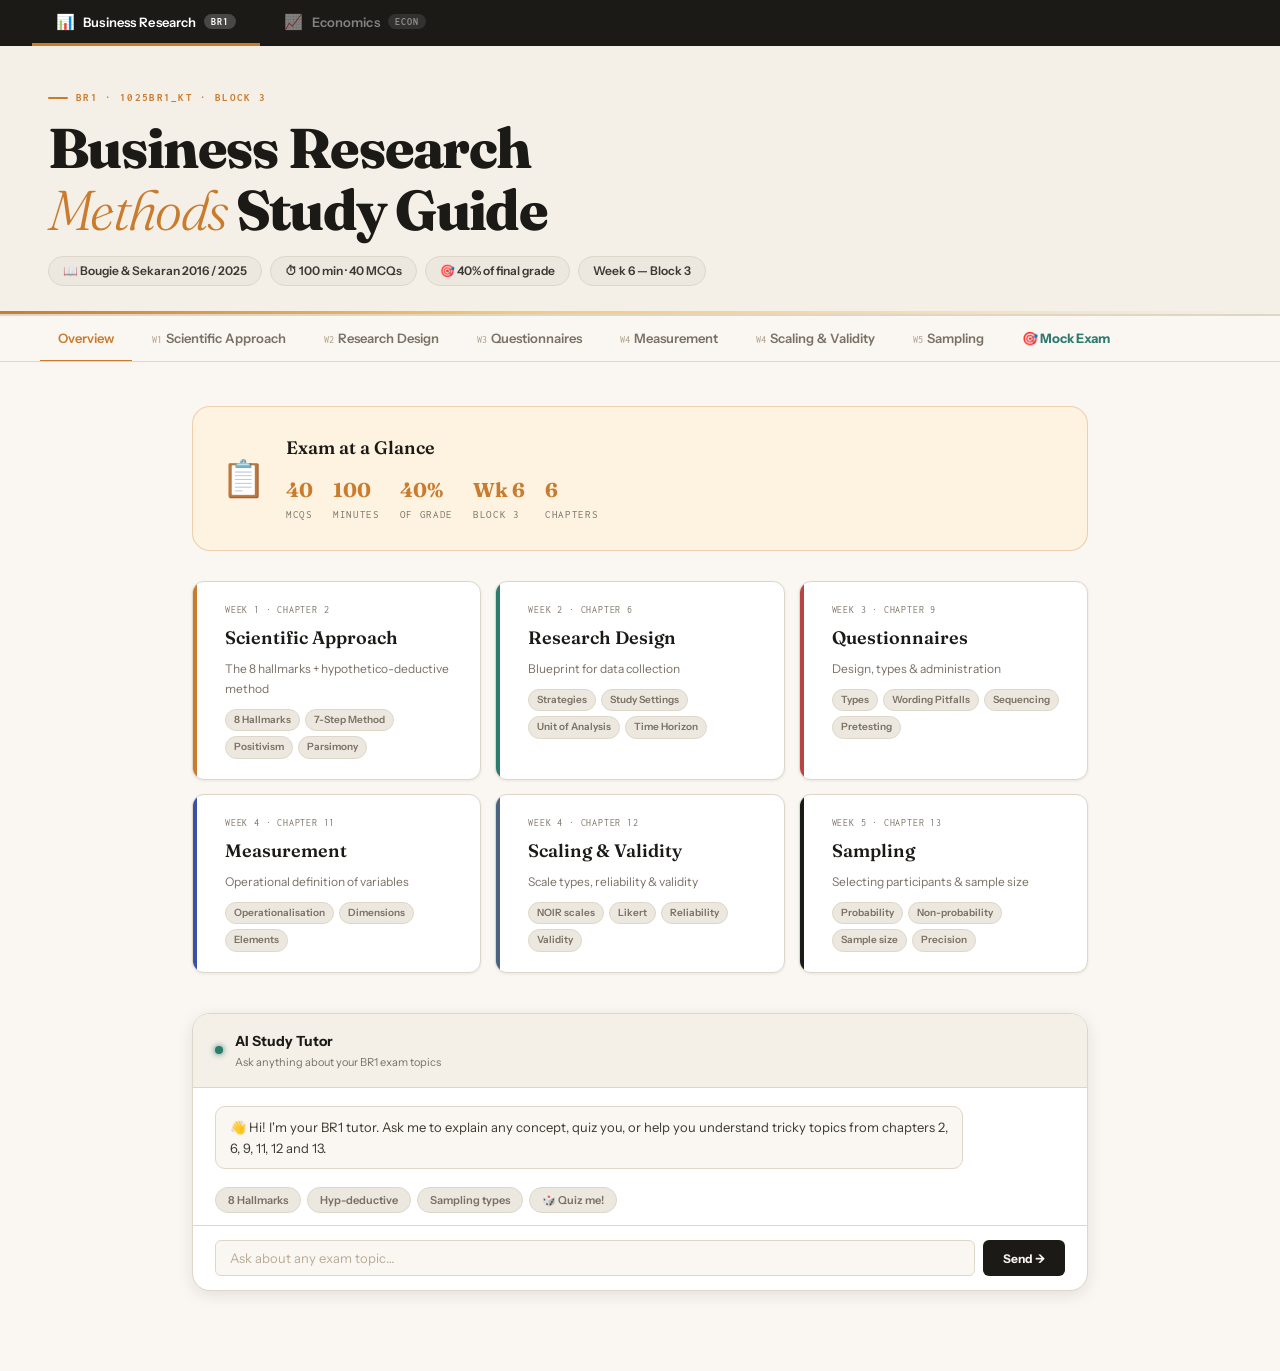
==== index.html @ 60301c7b "added fomula sheet" ====
<!DOCTYPE html>
<html lang="en">
<head>
<meta charset="UTF-8">
<meta name="viewport" content="width=device-width, initial-scale=1.0">
<title>BR1 — Business Research Methods Study Guide</title>
<link rel="stylesheet" href="styles.css">
</head>
<body>

<!-- ══════════════════════════════════════════
     HEADER
══════════════════════════════════════════ -->
<!-- ══ SUBJECT SWITCHER (top bar) ══ -->
<div class="subject-bar">
  <button class="subject-btn active" id="subj-br1" onclick="switchSubject('br1')">
    <span class="subject-icon">📊</span>
    <span class="subject-name">Business Research</span>
    <span class="subject-code">BR1</span>
  </button>
  <button class="subject-btn" id="subj-econ" onclick="switchSubject('econ')">
    <span class="subject-icon">📈</span>
    <span class="subject-name">Economics</span>
    <span class="subject-code">ECON</span>
  </button>
</div>

<!-- ══ BR1 HEADER ══ -->
<header class="site-header" id="header-br1">
  <div class="header-eyebrow">BR1 · 1025BR1_KT · Block 3</div>
  <h1>Business Research<br><em>Methods</em> Study Guide</h1>
  <div class="header-pills">
    <span class="header-pill">📖 Bougie &amp; Sekaran 2016 / 2025</span>
    <span class="header-pill">⏱ 100 min · 40 MCQs</span>
    <span class="header-pill">🎯 40% of final grade</span>
    <span class="header-pill">Week 6 — Block 3</span>
  </div>
</header>

<!-- ══ ECON HEADER ══ -->
<header class="site-header econ-header" id="header-econ" style="display:none">
  <div class="header-eyebrow" style="color:var(--econ-green)">── ECON · Principles of Economics 3e</div>
  <h1 class="econ-h1"><em>Economics</em><br>Study Guide</h1>
  <div class="header-pills">
    <span class="header-pill">📖 Shapiro, MacDonald &amp; Greenlaw</span>
    <span class="header-pill">📚 OpenStax 3rd Edition</span>
    <span class="header-pill">🎯 Chapters 1–13</span>
  </div>
</header>

<!-- ══ BR1 SUB-NAV ══ -->
<nav class="site-nav" id="subnav-br1">
  <button class="nav-btn active" onclick="showPanel('overview')">Overview</button>
  <button class="nav-btn" onclick="showPanel('ch2')"><span class="nav-week">W1</span>Scientific Approach</button>
  <button class="nav-btn" onclick="showPanel('ch6')"><span class="nav-week">W2</span>Research Design</button>
  <button class="nav-btn" onclick="showPanel('ch9')"><span class="nav-week">W3</span>Questionnaires</button>
  <button class="nav-btn" onclick="showPanel('ch11')"><span class="nav-week">W4</span>Measurement</button>
  <button class="nav-btn" onclick="showPanel('ch12')"><span class="nav-week">W4</span>Scaling &amp; Validity</button>
  <button class="nav-btn" onclick="showPanel('ch13')"><span class="nav-week">W5</span>Sampling</button>
  <button class="nav-btn exam-btn" onclick="showPanel('mockexam')">🎯 Mock Exam</button>
</nav>

<!-- ══ ECON SUB-NAV ══ -->
<nav class="site-nav econ-subnav" id="subnav-econ" style="display:none">
  <button class="nav-btn econ-btn active" onclick="showEconPanel('ec-overview')">Overview</button>
  <button class="nav-btn econ-btn" onclick="showEconPanel('ec1')"><span class="nav-week">Ch.1</span>Welcome</button>
  <button class="nav-btn econ-btn" onclick="showEconPanel('ec2')"><span class="nav-week">Ch.2</span>Scarcity</button>
  <button class="nav-btn econ-btn" onclick="showEconPanel('ec3')"><span class="nav-week">Ch.3</span>Demand &amp; Supply</button>
  <button class="nav-btn econ-btn" onclick="showEconPanel('ec5')"><span class="nav-week">Ch.5</span>Elasticity</button>
  <button class="nav-btn econ-btn" onclick="showEconPanel('ec7')"><span class="nav-week">Ch.7</span>Production &amp; Cost</button>
  <button class="nav-btn econ-btn" onclick="showEconPanel('ec8')"><span class="nav-week">Ch.8</span>Competition</button>
  <button class="nav-btn econ-btn" onclick="showEconPanel('ec9')"><span class="nav-week">Ch.9</span>Monopoly</button>
  <button class="nav-btn econ-btn" onclick="showEconPanel('ec10')"><span class="nav-week">Ch.10</span>Oligopoly</button>
  <button class="nav-btn econ-btn" onclick="showEconPanel('ec12')"><span class="nav-week">Ch.12</span>Externalities</button>
  <button class="nav-btn exam-btn econ-btn" onclick="showEconPanel('ec-mockexam')">🎯 Mock Exam</button>
</nav>

<main class="main">

<!-- ══════════════════════════════════════════
     OVERVIEW
══════════════════════════════════════════ -->
<section id="overview" class="panel active">

  <div class="exam-banner">
    <div class="exam-banner-icon">📋</div>
    <div>
      <h3>Exam at a Glance</h3>
      <div class="exam-stats">
        <div class="exam-stat"><div class="es-val">40</div><div class="es-label">MCQs</div></div>
        <div class="exam-stat"><div class="es-val">100</div><div class="es-label">Minutes</div></div>
        <div class="exam-stat"><div class="es-val">40%</div><div class="es-label">Of grade</div></div>
        <div class="exam-stat"><div class="es-val">Wk 6</div><div class="es-label">Block 3</div></div>
        <div class="exam-stat"><div class="es-val">6</div><div class="es-label">Chapters</div></div>
      </div>
    </div>
  </div>

  <div class="overview-grid">
    <div class="ov-card c2" onclick="showPanel('ch2')">
      <div class="ov-week">Week 1 · Chapter 2</div>
      <div class="ov-title">Scientific Approach</div>
      <div class="ov-desc">The 8 hallmarks + hypothetico-deductive method</div>
      <div class="ov-tags">
        <span class="ov-tag">8 Hallmarks</span>
        <span class="ov-tag">7-Step Method</span>
        <span class="ov-tag">Positivism</span>
        <span class="ov-tag">Parsimony</span>
      </div>
    </div>
    <div class="ov-card c6" onclick="showPanel('ch6')">
      <div class="ov-week">Week 2 · Chapter 6</div>
      <div class="ov-title">Research Design</div>
      <div class="ov-desc">Blueprint for data collection</div>
      <div class="ov-tags">
        <span class="ov-tag">Strategies</span>
        <span class="ov-tag">Study Settings</span>
        <span class="ov-tag">Unit of Analysis</span>
        <span class="ov-tag">Time Horizon</span>
      </div>
    </div>
    <div class="ov-card c9" onclick="showPanel('ch9')">
      <div class="ov-week">Week 3 · Chapter 9</div>
      <div class="ov-title">Questionnaires</div>
      <div class="ov-desc">Design, types &amp; administration</div>
      <div class="ov-tags">
        <span class="ov-tag">Types</span>
        <span class="ov-tag">Wording Pitfalls</span>
        <span class="ov-tag">Sequencing</span>
        <span class="ov-tag">Pretesting</span>
      </div>
    </div>
    <div class="ov-card c11" onclick="showPanel('ch11')">
      <div class="ov-week">Week 4 · Chapter 11</div>
      <div class="ov-title">Measurement</div>
      <div class="ov-desc">Operational definition of variables</div>
      <div class="ov-tags">
        <span class="ov-tag">Operationalisation</span>
        <span class="ov-tag">Dimensions</span>
        <span class="ov-tag">Elements</span>
      </div>
    </div>
    <div class="ov-card c12" onclick="showPanel('ch12')">
      <div class="ov-week">Week 4 · Chapter 12</div>
      <div class="ov-title">Scaling &amp; Validity</div>
      <div class="ov-desc">Scale types, reliability &amp; validity</div>
      <div class="ov-tags">
        <span class="ov-tag">NOIR scales</span>
        <span class="ov-tag">Likert</span>
        <span class="ov-tag">Reliability</span>
        <span class="ov-tag">Validity</span>
      </div>
    </div>
    <div class="ov-card c13" onclick="showPanel('ch13')">
      <div class="ov-week">Week 5 · Chapter 13</div>
      <div class="ov-title">Sampling</div>
      <div class="ov-desc">Selecting participants &amp; sample size</div>
      <div class="ov-tags">
        <span class="ov-tag">Probability</span>
        <span class="ov-tag">Non-probability</span>
        <span class="ov-tag">Sample size</span>
        <span class="ov-tag">Precision</span>
      </div>
    </div>
  </div>

  <!-- OVERVIEW TUTOR -->
  <div class="tutor-box">
    <div class="tutor-top">
      <div class="tutor-dot"></div>
      <div>
        <div class="tutor-label">AI Study Tutor</div>
        <div class="tutor-sublabel">Ask anything about your BR1 exam topics</div>
      </div>
    </div>
    <div class="tutor-msgs" id="tm-overview">
      <div class="tutor-msg bot">👋 Hi! I'm your BR1 tutor. Ask me to explain any concept, quiz you, or help you understand tricky topics from chapters 2, 6, 9, 11, 12 and 13.</div>
    </div>
    <div class="tutor-chips">
      <button class="tutor-chip" onclick="tutorChip('overview','Summarise the 8 hallmarks of scientific research')">8 Hallmarks</button>
      <button class="tutor-chip" onclick="tutorChip('overview','Explain the 7 steps of the hypothetico-deductive method with an example')">Hyp-deductive</button>
      <button class="tutor-chip" onclick="tutorChip('overview','What is the difference between probability and non-probability sampling?')">Sampling types</button>
      <button class="tutor-chip" onclick="tutorChip('overview','Quiz me with 5 mixed practice MCQs across all exam topics')">🎲 Quiz me!</button>
    </div>
    <div class="tutor-input-row">
      <input class="tutor-input" id="ti-overview" placeholder="Ask about any exam topic…" onkeydown="tutorKey(event,'overview')">
      <button class="tutor-send" id="tb-overview" onclick="tutorSend('overview')">Send →</button>
    </div>
  </div>
</section>

<!-- ══════════════════════════════════════════
     CH2 — SCIENTIFIC APPROACH
══════════════════════════════════════════ -->
<section id="ch2" class="panel">
  <div class="ch-header">
    <div class="ch-number-block c2">2</div>
    <div class="ch-header-text">
      <div class="ch-meta">Chapter 2 · Week 1</div>
      <h2>The Scientific Approach</h2>
      <div class="ch-sub">Hallmarks of science, the hypothetico-deductive method &amp; research philosophies</div>
    </div>
  </div>

  <div class="callout callout-amber">
    <div class="callout-label">📌 Core Definition</div>
    <p>Scientific research is an <strong>organised, systematic, data-based, critical, objective</strong> inquiry into a specific problem, conducted in a step-by-step logical manner. It is not based on hunches or intuition alone.</p>
  </div>

  <div class="section-title"><span class="st-icon">⭐</span> The 8 Hallmarks of Scientific Research</div>
  <div class="def-grid">
    <div class="def-card"><div class="def-card-term">1. Purposiveness</div><div class="def-card-desc">Research starts with a clear, definite purpose or aim. The researcher has a focused direction from the outset.</div></div>
    <div class="def-card"><div class="def-card-term">2. Rigor</div><div class="def-card-desc">A good theoretical base and sound methodological design are critical. Carefulness, scrupulousness, and exactitude in all procedures.</div></div>
    <div class="def-card"><div class="def-card-term">3. Testability</div><div class="def-card-desc">Hypotheses developed from the research must be testable using available statistical methods and empirical data.</div></div>
    <div class="def-card"><div class="def-card-term">4. Replicability</div><div class="def-card-desc">Results should be reproducible when the same methods are applied in similar conditions by other researchers.</div></div>
    <div class="def-card"><div class="def-card-term">5. Precision &amp; Confidence</div><div class="def-card-desc">Precision = closeness to the true value (standard error). Confidence = probability the true value falls within the estimate range (e.g. 95%).</div></div>
    <div class="def-card"><div class="def-card-term">6. Objectivity</div><div class="def-card-desc">Conclusions are based on empirical facts from data, not on the researcher's personal values, emotions, or biases.</div></div>
    <div class="def-card"><div class="def-card-term">7. Generalizability</div><div class="def-card-desc">The scope to which findings from one study can be applied to other settings, contexts, and populations.</div></div>
    <div class="def-card"><div class="def-card-term">8. Parsimony</div><div class="def-card-desc">Economy in explanation — the simplest model that adequately explains the phenomenon is preferred over complex ones.</div></div>
  </div>

  <div class="section-title"><span class="st-icon">🔄</span> The Hypothetico-Deductive Method (7 Steps)</div>
  <div class="callout callout-amber">
    <div class="callout-label">Key Idea</div>
    <p>Starts with a <strong>theory</strong>, generates testable <strong>hypotheses</strong>, collects data, and uses results to confirm or disconfirm the theory. The most widely used scientific method in business research.</p>
  </div>
  <div class="step-list">
    <div class="step-row"><div class="step-badge badge-amber">1</div><div class="step-body"><strong>Identify a broad problem area</strong> — Observe something that warrants investigation in the workplace.</div></div>
    <div class="step-row"><div class="step-badge badge-amber">2</div><div class="step-body"><strong>Define the problem statement</strong> — Narrow it into a clear, focused, researchable question.</div></div>
    <div class="step-row"><div class="step-badge badge-amber">3</div><div class="step-body"><strong>Develop hypotheses</strong> — Formulate testable, tentative statements about expected relationships between variables.</div></div>
    <div class="step-row"><div class="step-badge badge-amber">4</div><div class="step-body"><strong>Determine measures</strong> — Decide how to operationalise and measure the variables in each hypothesis.</div></div>
    <div class="step-row"><div class="step-badge badge-amber">5</div><div class="step-body"><strong>Data collection</strong> — Gather data from appropriate sources using the chosen instruments.</div></div>
    <div class="step-row"><div class="step-badge badge-amber">6</div><div class="step-body"><strong>Data analysis</strong> — Analyse the collected data using appropriate statistical techniques.</div></div>
    <div class="step-row"><div class="step-badge badge-amber">7</div><div class="step-body"><strong>Interpretation of data</strong> — Interpret results, accept or reject hypotheses, draw conclusions about the problem.</div></div>
  </div>

  <div class="section-title"><span class="st-icon">🔭</span> Alternative Research Philosophies</div>
  <div class="two-col">
    <div class="card-white"><h3>Positivism</h3><p>Assumes an external, objective reality independent of the observer. Knowledge comes from observable facts. Quantitative, value-free methods. Researcher is independent from what is studied.</p></div>
    <div class="card-white"><h3>Constructionism</h3><p>Reality is socially constructed through interaction. Focuses on how people make sense of the world. Qualitative, interpretive methods. Studies the accounts people give of their experiences.</p></div>
    <div class="card-white"><h3>Critical Realism</h3><p>Real structures in the world exist independently of us, but our knowledge is always provisional. Distinguishes between observable events and the underlying mechanisms that cause them.</p></div>
    <div class="card-white"><h3>Pragmatism</h3><p>Not committed to one philosophy. Chooses methods based on what works best for the question. Supports mixed methods. Research is evaluated by its practical consequences.</p></div>
  </div>

  <div class="section-title"><span class="st-icon">🖊️</span> Exercises</div>
  <div id="fill-ch2"></div>
  <div id="match-ch2"></div>

  <div class="section-title"><span class="st-icon">🃏</span> Flashcards</div>
  <div id="fc-ch2"></div>

  <div class="section-title"><span class="st-icon">✅</span> Chapter Quiz</div>
  <div id="quiz-ch2"></div>

  <div class="tutor-box">
    <div class="tutor-top"><div class="tutor-dot"></div><div><div class="tutor-label">Chapter 2 Tutor</div><div class="tutor-sublabel">Scientific Approach questions</div></div></div>
    <div class="tutor-msgs" id="tm-ch2"><div class="tutor-msg bot">Ask me about the 8 hallmarks, the hypothetico-deductive method, or research philosophies!</div></div>
    <div class="tutor-chips">
      <button class="tutor-chip" onclick="tutorChip('ch2','What is the difference between precision and confidence?')">Precision vs Confidence</button>
      <button class="tutor-chip" onclick="tutorChip('ch2','Give me an example of how parsimony applies in research')">Parsimony example</button>
      <button class="tutor-chip" onclick="tutorChip('ch2','Quiz me on the hypothetico-deductive method with a tricky MCQ')">Quiz me</button>
    </div>
    <div class="tutor-input-row">
      <input class="tutor-input" id="ti-ch2" placeholder="Ask about Ch.2…" onkeydown="tutorKey(event,'ch2')">
      <button class="tutor-send" id="tb-ch2" onclick="tutorSend('ch2')">Send →</button>
    </div>
  </div>
</section>

<!-- ══════════════════════════════════════════
     CH6 — RESEARCH DESIGN
══════════════════════════════════════════ -->
<section id="ch6" class="panel">
  <div class="ch-header">
    <div class="ch-number-block c6">6</div>
    <div class="ch-header-text">
      <div class="ch-meta">Chapter 6 · Week 2</div>
      <h2>Elements of Research Design</h2>
      <div class="ch-sub">Blueprint for data collection, measurement, and analysis</div>
    </div>
  </div>

  <div class="callout callout-teal">
    <div class="callout-label">📌 Definition</div>
    <p>A <strong>research design</strong> is a blueprint or plan for the collection, measurement, and analysis of data, created to answer the research questions. It ensures data collected are relevant and analysable.</p>
  </div>

  <div class="section-title"><span class="st-icon">🗺️</span> Research Strategies</div>
  <div class="def-grid">
    <div class="def-card"><div class="def-card-term">Experiments</div><div class="def-card-desc">Researcher manipulates independent variables and controls the environment to establish cause-and-effect relationships.</div></div>
    <div class="def-card"><div class="def-card-term">Survey Research</div><div class="def-card-desc">Data collected from a sample via questionnaires or interviews to describe, compare, or explain attitudes and behaviours.</div></div>
    <div class="def-card"><div class="def-card-term">Ethnography</div><div class="def-card-desc">Researcher immerses themselves in a natural environment over extended time. Uses participant observation and field notes.</div></div>
    <div class="def-card"><div class="def-card-term">Case Studies</div><div class="def-card-desc">In-depth investigation of one or a few real-life cases. Useful for understanding complex phenomena in context.</div></div>
    <div class="def-card"><div class="def-card-term">Grounded Theory</div><div class="def-card-desc">Theory built inductively from data collected in the field. The theory is literally "grounded" in the empirical data.</div></div>
    <div class="def-card"><div class="def-card-term">Action Research</div><div class="def-card-desc">Conducted collaboratively with practitioners to solve a practical problem while simultaneously generating knowledge.</div></div>
  </div>

  <div class="section-title"><span class="st-icon">⚙️</span> Key Design Dimensions</div>
  <div class="two-col">
    <div class="card-white"><h3>Researcher Interference</h3><ul><li><strong>Minimal (correlational)</strong> — no manipulation, studies things as they are</li><li><strong>Moderate (ex post facto)</strong> — examines cause after the fact</li><li><strong>Maximum (experiment)</strong> — manipulates the independent variable</li></ul></div>
    <div class="card-white"><h3>Study Setting</h3><ul><li><strong>Contrived (lab)</strong> — artificial; high internal validity, low external validity</li><li><strong>Non-contrived (field)</strong> — natural setting; high external validity, harder to control variables</li></ul></div>
    <div class="card-white"><h3>Unit of Analysis</h3><ul><li><strong>Individual</strong> — each person's data analysed separately</li><li><strong>Dyad</strong> — two-person pairs (e.g. supervisor–subordinate)</li><li><strong>Group</strong> — teams, departments</li><li><strong>Organisation</strong> — whole companies</li><li><strong>Culture</strong> — societies, nations</li></ul></div>
    <div class="card-white"><h3>Time Horizon</h3><ul><li><strong>Cross-sectional</strong> — one point in time; faster, cheaper; snapshot</li><li><strong>Longitudinal</strong> — multiple time points; tracks change; establishes temporal ordering</li></ul></div>
  </div>

  <div class="section-title"><span class="st-icon">🖊️</span> Exercises</div>
  <div id="fill-ch6"></div>
  <div id="match-ch6"></div>

  <div class="section-title"><span class="st-icon">🃏</span> Flashcards</div>
  <div id="fc-ch6"></div>

  <div class="section-title"><span class="st-icon">✅</span> Chapter Quiz</div>
  <div id="quiz-ch6"></div>

  <div class="tutor-box">
    <div class="tutor-top"><div class="tutor-dot"></div><div><div class="tutor-label">Chapter 6 Tutor</div><div class="tutor-sublabel">Research Design questions</div></div></div>
    <div class="tutor-msgs" id="tm-ch6"><div class="tutor-msg bot">Ask me about research strategies, study settings, units of analysis, or time horizons!</div></div>
    <div class="tutor-chips">
      <button class="tutor-chip" onclick="tutorChip('ch6','Contrived vs non-contrived settings — key differences and trade-offs')">Contrived vs field</button>
      <button class="tutor-chip" onclick="tutorChip('ch6','When would you choose a longitudinal over a cross-sectional design?')">Time horizon choice</button>
      <button class="tutor-chip" onclick="tutorChip('ch6','Give me a tricky MCQ about research design elements')">Quiz me</button>
    </div>
    <div class="tutor-input-row">
      <input class="tutor-input" id="ti-ch6" placeholder="Ask about Ch.6…" onkeydown="tutorKey(event,'ch6')">
      <button class="tutor-send" id="tb-ch6" onclick="tutorSend('ch6')">Send →</button>
    </div>
  </div>
</section>

<!-- ══════════════════════════════════════════
     CH9 — QUESTIONNAIRES
══════════════════════════════════════════ -->
<section id="ch9" class="panel">
  <div class="ch-header">
    <div class="ch-number-block c9">9</div>
    <div class="ch-header-text">
      <div class="ch-meta">Chapter 9 · Week 3</div>
      <h2>Administering Questionnaires</h2>
      <div class="ch-sub">Design, types, wording principles &amp; data collection ethics</div>
    </div>
  </div>

  <div class="callout callout-rose">
    <div class="callout-label">📌 Definition</div>
    <p>A <strong>questionnaire</strong> is a preformulated written set of questions to which respondents record their answers, usually within closely defined alternatives. Used to collect large amounts of quantitative data.</p>
  </div>

  <div class="section-title"><span class="st-icon">📋</span> Types of Questionnaires</div>
  <div class="two-col">
    <div class="card-white"><h3>Personally Administered</h3><p>Distributed and collected in person. Researcher can clarify doubts. High response rate. Can ensure confidentiality on the spot. Good for sensitive topics.</p></div>
    <div class="card-white"><h3>Mail Questionnaires</h3><p>Sent by post. Wide geographic reach, low cost. Very low response rates. No one to clarify ambiguities. Slow turnaround.</p></div>
    <div class="card-white"><h3>Electronic / Online</h3><p>Sent via email or web platform. Fast, cheap, can reach large samples. Risk of sampling bias (internet users only). Can use branching logic.</p></div>
  </div>

  <div class="section-title"><span class="st-icon">⚠️</span> Common Questionnaire Pitfalls (Exam Favourites!)</div>
  <div class="def-grid">
    <div class="def-card"><div class="def-card-term">Double-barreled</div><div class="def-card-desc">Asks two questions at once: "How satisfied are you with your salary AND benefits?" — must be split into two separate questions.</div></div>
    <div class="def-card"><div class="def-card-term">Leading question</div><div class="def-card-desc">Wording that suggests the expected answer: "Don't you agree this policy is fair?" — introduces systematic bias.</div></div>
    <div class="def-card"><div class="def-card-term">Loaded question</div><div class="def-card-desc">Uses emotionally charged words that trigger a biased reaction, e.g. asking about a "radical" or "controversial" policy.</div></div>
    <div class="def-card"><div class="def-card-term">Ambiguous wording</div><div class="def-card-desc">Vague terms like "often" or "many" are interpreted differently by different respondents — use specific frequencies.</div></div>
    <div class="def-card"><div class="def-card-term">Recall dependence</div><div class="def-card-desc">Asking respondents to recall events from the distant past leads to memory errors and inaccurate data.</div></div>
    <div class="def-card"><div class="def-card-term">Social desirability bias</div><div class="def-card-desc">Respondents answer to appear socially acceptable rather than giving their true response.</div></div>
  </div>

  <div class="section-title"><span class="st-icon">📐</span> Question Types</div>
  <table class="styled-table">
    <thead><tr><th>Type</th><th>Description</th><th>Example</th></tr></thead>
    <tbody>
      <tr><td><strong>Open-ended</strong></td><td>Respondent answers freely in own words</td><td>"Describe your experience with remote work."</td></tr>
      <tr><td><strong>Dichotomous</strong></td><td>Only two options</td><td>Yes / No</td></tr>
      <tr><td><strong>Multiple choice</strong></td><td>Fixed list of options, choose one or more</td><td>A, B, C, D</td></tr>
      <tr><td><strong>Rating scale</strong></td><td>Degree of agreement/intensity</td><td>1 = Strongly Disagree … 5 = Strongly Agree</td></tr>
      <tr><td><strong>Ranking</strong></td><td>Order items by preference or importance</td><td>Rank 1–5 from most to least important</td></tr>
    </tbody>
  </table>

  <div class="callout callout-rose">
    <div class="callout-label">Sequencing Rule</div>
    <p>Start with <strong>general, non-sensitive</strong> questions → move to specific → place <strong>sensitive/demographic</strong> questions (age, income, religion) at the <strong>end</strong>.</p>
  </div>

  <div class="section-title"><span class="st-icon">🖊️</span> Exercises</div>
  <div id="fill-ch9"></div>
  <div id="match-ch9"></div>

  <div class="section-title"><span class="st-icon">🃏</span> Flashcards</div>
  <div id="fc-ch9"></div>

  <div class="section-title"><span class="st-icon">✅</span> Chapter Quiz</div>
  <div id="quiz-ch9"></div>

  <div class="tutor-box">
    <div class="tutor-top"><div class="tutor-dot"></div><div><div class="tutor-label">Chapter 9 Tutor</div><div class="tutor-sublabel">Questionnaire design questions</div></div></div>
    <div class="tutor-msgs" id="tm-ch9"><div class="tutor-msg bot">Ask me about questionnaire types, wording pitfalls, or design principles!</div></div>
    <div class="tutor-chips">
      <button class="tutor-chip" onclick="tutorChip('ch9','What makes a question double-barreled and why is it a problem?')">Double-barreled</button>
      <button class="tutor-chip" onclick="tutorChip('ch9','Compare personally administered vs electronic questionnaires')">Types comparison</button>
      <button class="tutor-chip" onclick="tutorChip('ch9','Give me 2 MCQs about questionnaire design for the BR1 exam')">Quiz me</button>
    </div>
    <div class="tutor-input-row">
      <input class="tutor-input" id="ti-ch9" placeholder="Ask about Ch.9…" onkeydown="tutorKey(event,'ch9')">
      <button class="tutor-send" id="tb-ch9" onclick="tutorSend('ch9')">Send →</button>
    </div>
  </div>
</section>

<!-- ══════════════════════════════════════════
     CH11 — MEASUREMENT
══════════════════════════════════════════ -->
<section id="ch11" class="panel">
  <div class="ch-header">
    <div class="ch-number-block c11">11</div>
    <div class="ch-header-text">
      <div class="ch-meta">Chapter 11 · Week 4</div>
      <h2>Measurement: Operational Definition</h2>
      <div class="ch-sub">How to translate abstract concepts into measurable variables</div>
    </div>
  </div>

  <div class="callout callout-indigo">
    <div class="callout-label">📌 Definition</div>
    <p><strong>Measurement</strong> = the assignment of numbers or other symbols to characteristics (attributes) of objects according to a prespecified set of rules.</p>
  </div>

  <div class="section-title"><span class="st-icon">🔬</span> Operationalisation</div>
  <div class="def-grid">
    <div class="def-card"><div class="def-card-term">Operational Definition</div><div class="def-card-desc">Specifies exactly HOW an abstract concept will be measured in a study — reducing it to observable, measurable indicators. Example: "motivation" → score on a validated 12-item motivation scale.</div></div>
    <div class="def-card"><div class="def-card-term">Conceptual Definition</div><div class="def-card-desc">A theoretical, dictionary-type definition of what a construct IS. Describes the meaning but not how to measure it.</div></div>
    <div class="def-card"><div class="def-card-term">Dimensions</div><div class="def-card-desc">The sub-components or facets of a concept. "Achievement motivation" has dimensions of work orientation, mastery, and competitiveness.</div></div>
    <div class="def-card"><div class="def-card-term">Elements</div><div class="def-card-desc">The specific questionnaire items or indicators used to measure each dimension. Elements make up the scale items.</div></div>
  </div>

  <div class="section-title"><span class="st-icon">🔄</span> The Operationalisation Process</div>
  <div class="step-list">
    <div class="step-row"><div class="step-badge badge-indigo">1</div><div class="step-body"><strong>Identify the concept</strong> to be measured (e.g. "employee loyalty")</div></div>
    <div class="step-row"><div class="step-badge badge-indigo">2</div><div class="step-body"><strong>Identify the dimensions</strong> of the concept (e.g. attitudinal loyalty, behavioural loyalty)</div></div>
    <div class="step-row"><div class="step-badge badge-indigo">3</div><div class="step-body"><strong>Define elements</strong> for each dimension (specific questions that capture each dimension)</div></div>
    <div class="step-row"><div class="step-badge badge-indigo">4</div><div class="step-body"><strong>Create the measurement scale</strong> (e.g. 5-point Likert scale items for each element)</div></div>
  </div>

  <div class="callout callout-indigo">
    <div class="callout-label">⚠️ What Operationalisation Is NOT</div>
    <p>Operationalisation is <strong>not</strong> just a conceptual definition. It must specify <em>how</em> you will actually measure the concept. Without operationalisation, abstract constructs cannot be tested empirically.</p>
  </div>

  <div class="section-title"><span class="st-icon">🖊️</span> Exercises</div>
  <div id="fill-ch11"></div>
  <div id="match-ch11"></div>

  <div class="section-title"><span class="st-icon">🃏</span> Flashcards</div>
  <div id="fc-ch11"></div>

  <div class="section-title"><span class="st-icon">✅</span> Chapter Quiz</div>
  <div id="quiz-ch11"></div>

  <div class="tutor-box">
    <div class="tutor-top"><div class="tutor-dot"></div><div><div class="tutor-label">Chapter 11 Tutor</div><div class="tutor-sublabel">Measurement &amp; Operationalisation</div></div></div>
    <div class="tutor-msgs" id="tm-ch11"><div class="tutor-msg bot">Ask me about operationalisation, dimensions, elements, or how to measure abstract concepts!</div></div>
    <div class="tutor-chips">
      <button class="tutor-chip" onclick="tutorChip('ch11','Operationalise the concept of \"customer loyalty\" step by step')">Operationalise example</button>
      <button class="tutor-chip" onclick="tutorChip('ch11','What is the difference between conceptual and operational definitions?')">Conceptual vs operational</button>
      <button class="tutor-chip" onclick="tutorChip('ch11','Give me a tricky MCQ about measurement and operationalisation')">Quiz me</button>
    </div>
    <div class="tutor-input-row">
      <input class="tutor-input" id="ti-ch11" placeholder="Ask about Ch.11…" onkeydown="tutorKey(event,'ch11')">
      <button class="tutor-send" id="tb-ch11" onclick="tutorSend('ch11')">Send →</button>
    </div>
  </div>
</section>

<!-- ══════════════════════════════════════════
     CH12 — SCALING
══════════════════════════════════════════ -->
<section id="ch12" class="panel">
  <div class="ch-header">
    <div class="ch-number-block c12">12</div>
    <div class="ch-header-text">
      <div class="ch-meta">Chapter 12 · Week 4</div>
      <h2>Scaling, Reliability &amp; Validity</h2>
      <div class="ch-sub">Types of scales and assessing measurement quality</div>
    </div>
  </div>

  <div class="section-title"><span class="st-icon">📏</span> The Four Scale Types (NOIR)</div>
  <table class="styled-table">
    <thead><tr><th>Scale</th><th>Properties</th><th>Example</th><th>Statistics allowed</th></tr></thead>
    <tbody>
      <tr><td><strong>Nominal</strong></td><td>Categories only; no order, no distance</td><td>Gender, nationality, job type</td><td>Mode, frequencies, chi-square</td></tr>
      <tr><td><strong>Ordinal</strong></td><td>Ranked order; distances not equal</td><td>Rankings, competitive positions</td><td>Median, percentile, rank correlation</td></tr>
      <tr><td><strong>Interval</strong></td><td>Equal distances; no true zero</td><td>Temperature (°C), IQ, year of birth</td><td>Mean, SD, correlation, regression</td></tr>
      <tr><td><strong>Ratio</strong></td><td>Equal distances + true zero</td><td>Age, salary, sales volume, weight</td><td>All statistics including ratios</td></tr>
    </tbody>
  </table>

  <div class="section-title"><span class="st-icon">⚖️</span> Rating Scales</div>
  <div class="def-grid">
    <div class="def-card"><div class="def-card-term">Likert Scale</div><div class="def-card-desc">Respondents indicate degree of agreement with statements (1 = Strongly Disagree to 5 = Strongly Agree). Items are summed into a composite score. Most common in business research.</div></div>
    <div class="def-card"><div class="def-card-term">Semantic Differential</div><div class="def-card-desc">Bipolar adjectives at opposite ends of a continuum (e.g. Good ←——→ Bad). Used to measure attitudes, brand image, or perceptions.</div></div>
    <div class="def-card"><div class="def-card-term">Numerical Scale</div><div class="def-card-desc">Like semantic differential but uses numbers rather than words at the anchors. Respondents select a number along the continuum.</div></div>
    <div class="def-card"><div class="def-card-term">Itemised Rating Scale</div><div class="def-card-desc">Provides specific numbered categories each with a brief verbal description; respondents select the category that best fits.</div></div>
  </div>

  <div class="section-title"><span class="st-icon">🔍</span> Reliability &amp; Validity</div>
  <div class="two-col">
    <div class="card-white">
      <h3>Reliability</h3>
      <p style="margin-bottom:10px;">A measure is <strong>reliable</strong> if it consistently produces the same results.</p>
      <ul>
        <li><strong>Stability (test-retest):</strong> Same results when administered twice to same group</li>
        <li><strong>Internal consistency:</strong> Items measuring same construct correlate (Cronbach's alpha ≥ 0.70)</li>
      </ul>
    </div>
    <div class="card-white">
      <h3>Validity</h3>
      <p style="margin-bottom:10px;">A measure is <strong>valid</strong> if it actually measures what it claims to measure.</p>
      <ul>
        <li><strong>Content:</strong> Items cover all facets of the concept</li>
        <li><strong>Criterion-related:</strong> Correlates with an external criterion</li>
        <li><strong>Construct:</strong> Measures the theoretical construct correctly</li>
      </ul>
    </div>
  </div>

  <div class="callout callout-slate">
    <div class="callout-label">⚠️ Key Relationship</div>
    <p>A measure can be <strong>reliable without being valid</strong> (consistently measures the wrong thing). But a <strong>valid measure must also be reliable</strong>. Validity is the higher-order criterion.</p>
  </div>

  <div class="section-title"><span class="st-icon">🔄</span> Reflective vs Formative Scales</div>
  <div class="two-col">
    <div class="card-white"><h3>Reflective Scale</h3><p>The latent construct <strong>causes</strong> the items. If the construct changes, all items should change in the same direction. Items must correlate with each other. <em>Example: depression items are all caused by the underlying depression construct.</em></p></div>
    <div class="card-white"><h3>Formative Scale</h3><p>The items <strong>together define</strong> the construct — items "form" the construct. Items don't need to correlate. <em>Example: SES = income + education + job status. Changing one affects SES even if the others stay constant.</em></p></div>
  </div>

  <div class="section-title"><span class="st-icon">🖊️</span> Exercises</div>
  <div id="fill-ch12"></div>
  <div id="match-ch12"></div>

  <div class="section-title"><span class="st-icon">🃏</span> Flashcards</div>
  <div id="fc-ch12"></div>

  <div class="section-title"><span class="st-icon">✅</span> Chapter Quiz</div>
  <div id="quiz-ch12"></div>

  <div class="tutor-box">
    <div class="tutor-top"><div class="tutor-dot"></div><div><div class="tutor-label">Chapter 12 Tutor</div><div class="tutor-sublabel">Scaling, Reliability &amp; Validity</div></div></div>
    <div class="tutor-msgs" id="tm-ch12"><div class="tutor-msg bot">Ask me about scale types, rating scales, reliability and validity!</div></div>
    <div class="tutor-chips">
      <button class="tutor-chip" onclick="tutorChip('ch12','What is the difference between nominal and ordinal scales? Give examples.')">Nominal vs Ordinal</button>
      <button class="tutor-chip" onclick="tutorChip('ch12','Can a measure be reliable but not valid? Explain with an example.')">Reliability vs Validity</button>
      <button class="tutor-chip" onclick="tutorChip('ch12','Give me 2 exam-style MCQs on scaling and validity')">Quiz me</button>
    </div>
    <div class="tutor-input-row">
      <input class="tutor-input" id="ti-ch12" placeholder="Ask about Ch.12…" onkeydown="tutorKey(event,'ch12')">
      <button class="tutor-send" id="tb-ch12" onclick="tutorSend('ch12')">Send →</button>
    </div>
  </div>
</section>

<!-- ══════════════════════════════════════════
     CH13 — SAMPLING
══════════════════════════════════════════ -->
<section id="ch13" class="panel">
  <div class="ch-header">
    <div class="ch-number-block c13">13</div>
    <div class="ch-header-text">
      <div class="ch-meta">Chapter 13 · Week 5</div>
      <h2>Sampling</h2>
      <div class="ch-sub">Selecting the right participants to represent the population</div>
    </div>
  </div>

  <div class="section-title"><span class="st-icon">📚</span> Key Terminology</div>
  <div class="def-grid">
    <div class="def-card"><div class="def-card-term">Population</div><div class="def-card-desc">The entire group of people, events, or things about which the researcher wants to draw conclusions.</div></div>
    <div class="def-card"><div class="def-card-term">Element</div><div class="def-card-desc">A single member of the population (one person, one company, one transaction).</div></div>
    <div class="def-card"><div class="def-card-term">Sample</div><div class="def-card-desc">A subset of the population. Research is conducted on the sample; results are generalised to the population.</div></div>
    <div class="def-card"><div class="def-card-term">Sampling Unit</div><div class="def-card-desc">The unit chosen for inclusion in the sample — could be a person, household, or organisation.</div></div>
    <div class="def-card"><div class="def-card-term">Subject</div><div class="def-card-desc">A single member of the sample (the actual participant in the study).</div></div>
    <div class="def-card"><div class="def-card-term">Sampling Frame</div><div class="def-card-desc">The actual list of sampling units from which the sample is drawn (e.g. employee database, phone directory).</div></div>
  </div>

  <div class="section-title"><span class="st-icon">🎲</span> Probability Sampling</div>
  <div class="callout callout-slate">
    <div class="callout-label">Definition</div>
    <p>Every member of the population has a <strong>known, non-zero probability</strong> of being selected. Allows for statistical generalisation to the population.</p>
  </div>
  <div class="def-grid">
    <div class="def-card"><div class="def-card-term">Simple Random Sampling (SRS)</div><div class="def-card-desc">Every element has an equal and independent chance. Uses random number generators. Most basic probability method.</div></div>
    <div class="def-card"><div class="def-card-term">Systematic Sampling</div><div class="def-card-desc">Every k-th element from a list (e.g. every 10th person). Requires a sampling frame. Risk: periodicity bias.</div></div>
    <div class="def-card"><div class="def-card-term">Stratified Random Sampling</div><div class="def-card-desc">Population divided into strata by a characteristic (e.g. gender). Random sample from each stratum. More representative.</div></div>
    <div class="def-card"><div class="def-card-term">Cluster Sampling</div><div class="def-card-desc">Population divided into natural clusters (e.g. cities). Clusters randomly selected; elements within studied. Cheaper for large geographic populations.</div></div>
    <div class="def-card"><div class="def-card-term">Double Sampling</div><div class="def-card-desc">A subsample is drawn from an initial sample for more detailed study. Used when extra data collection is expensive.</div></div>
  </div>

  <div class="section-title"><span class="st-icon">👤</span> Non-Probability Sampling</div>
  <div class="callout callout-slate">
    <div class="callout-label">Definition</div>
    <p>Not every member has a known selection probability. <strong>Cannot statistically generalise</strong> to the population. Used when probability sampling is not feasible or sufficient for the purpose.</p>
  </div>
  <div class="def-grid">
    <div class="def-card"><div class="def-card-term">Convenience Sampling</div><div class="def-card-desc">Select whoever is most accessible. Cheapest and fastest. Lowest external validity. Used in exploratory research.</div></div>
    <div class="def-card"><div class="def-card-term">Purposive / Judgmental</div><div class="def-card-desc">Researcher deliberately selects elements believed to be representative or useful. Requires domain expertise.</div></div>
    <div class="def-card"><div class="def-card-term">Quota Sampling</div><div class="def-card-desc">Like stratified sampling but selection within strata is non-random. Ensures subgroup representation without true randomness.</div></div>
    <div class="def-card"><div class="def-card-term">Snowball Sampling</div><div class="def-card-desc">Participants refer further participants. Ideal for hard-to-reach populations (e.g. undocumented workers, rare conditions).</div></div>
  </div>

  <div class="section-title"><span class="st-icon">📊</span> Precision &amp; Confidence</div>
  <div class="two-col">
    <div class="card-white"><h3>Precision</h3><p>How close the sample estimate is to the true population value. Measured by the standard error (margin of error). More precision = smaller margin = larger sample needed.</p></div>
    <div class="card-white"><h3>Confidence</h3><p>The probability that the true population value falls within the stated range. Common levels: 90%, 95%, 99%. Higher confidence = larger sample needed.</p></div>
  </div>
  <div class="callout callout-slate">
    <div class="callout-label">⚠️ Trade-off</div>
    <p>For a <strong>fixed sample size</strong>, you cannot simultaneously maximise both precision and confidence — increasing one reduces the other. Larger samples improve <em>both</em>.</p>
  </div>

  <div class="section-title"><span class="st-icon">🖊️</span> Exercises</div>
  <div id="fill-ch13"></div>
  <div id="match-ch13"></div>

  <div class="section-title"><span class="st-icon">🃏</span> Flashcards</div>
  <div id="fc-ch13"></div>

  <div class="section-title"><span class="st-icon">✅</span> Chapter Quiz</div>
  <div id="quiz-ch13"></div>

  <div class="tutor-box">
    <div class="tutor-top"><div class="tutor-dot"></div><div><div class="tutor-label">Chapter 13 Tutor</div><div class="tutor-sublabel">Sampling questions</div></div></div>
    <div class="tutor-msgs" id="tm-ch13"><div class="tutor-msg bot">Ask me about sampling methods, sample size, or probability vs non-probability sampling!</div></div>
    <div class="tutor-chips">
      <button class="tutor-chip" onclick="tutorChip('ch13','Stratified vs cluster sampling — key differences and when to use each')">Stratified vs Cluster</button>
      <button class="tutor-chip" onclick="tutorChip('ch13','What factors influence the required sample size?')">Sample size factors</button>
      <button class="tutor-chip" onclick="tutorChip('ch13','Give me 2 tricky MCQs about sampling for the BR1 exam')">Quiz me</button>
    </div>
    <div class="tutor-input-row">
      <input class="tutor-input" id="ti-ch13" placeholder="Ask about Ch.13…" onkeydown="tutorKey(event,'ch13')">
      <button class="tutor-send" id="tb-ch13" onclick="tutorSend('ch13')">Send →</button>
    </div>
  </div>
</section>

<!-- ══════════════════════════════════════════
     MOCK EXAM
══════════════════════════════════════════ -->
<section id="mockexam" class="panel">

  <!-- INTRO -->
  <div id="mock-intro">
    <div class="mock-hero">
      <div class="mock-hero-eyebrow">🎯 Practice Exam</div>
      <h2>BR1 Mock Exam</h2>
      <p>Two full mock exams, 20 questions each, covering all 6 chapters. Complete Exam A, then switch to Exam B for a fresh set of questions. Full review with explanations after each attempt.</p>
      <div class="mock-info-row">
        <div class="mock-info-item"><div class="mii-val">20</div><div class="mii-label">Questions</div></div>
        <div class="mock-info-item"><div class="mii-val">30</div><div class="mii-label">Minutes</div></div>
        <div class="mock-info-item"><div class="mii-val">6</div><div class="mii-label">Chapters</div></div>
        <div class="mock-info-item"><div class="mii-val">55%</div><div class="mii-label">Pass mark</div></div>
      </div>
      <button class="mock-start-btn" onclick="startMockExam()" id="mock-start-btn">Start Exam A →</button>
      <div class="mock-gen-note" id="exam-count-badge">Exam A — 20 questions across all chapters</div>
    </div>
  </div>

  <!-- EXAM IN PROGRESS -->
  <div class="mock-active" id="mock-active">
    <div class="exam-topbar">
      <div>
        <div style="font-size:11px;color:var(--ink-mute);font-family:'Inconsolata',monospace;text-transform:uppercase;letter-spacing:0.08em;margin-bottom:4px;">Time remaining</div>
        <div class="exam-timer" id="exam-timer">30:00</div>
      </div>
      <div style="display:flex;align-items:center;gap:12px;">
        <button class="pause-btn" id="pause-btn" onclick="togglePause()"><button class="pause-btn" id="pause-btn" onclick="togglePause()">⏸ Pause</button>#9646;<button class="pause-btn" id="pause-btn" onclick="togglePause()">⏸ Pause</button>#9646;&nbsp; Pause</button>
        <div style="text-align:right;">
          <div class="exam-progress-label" id="exam-progress-label">1 / 20</div>
          <div style="font-size:11px;color:var(--ink-mute);margin-top:2px;">questions</div>
        </div>
      </div>
    </div>

    <div class="exam-pbar-outer">
      <div class="exam-pbar-inner" id="exam-pbar" style="width:5%"></div>
    </div>

    <div class="exam-dot-row" id="exam-dot-row"></div>

    <div class="exam-qcard">
      <div class="exam-qmeta" id="exam-qmeta">Question 1 of 20 · Ch.2</div>
      <div class="exam-qtext" id="exam-qtext">Loading…</div>
      <div class="exam-opts" id="exam-opts"></div>
      <div class="exam-nav-row">
        <button class="exam-nav-btn" id="exam-prev-btn" onclick="examPrev()" disabled>← Previous</button>
        <button class="exam-nav-btn primary" id="exam-next-btn" onclick="examNext()">Next →</button>
      </div>
    </div>
  </div>

  <!-- RESULTS -->
  <div class="mock-results" id="mock-results">
    <div class="results-hero">
      <div style="font-size:13px;color:var(--ink-mute);font-family:'Inconsolata',monospace;text-transform:uppercase;letter-spacing:0.08em;margin-bottom:8px;">Your Score</div>
      <div class="results-score" id="results-score">—%</div>
      <div class="results-verdict" id="results-verdict"></div>
      <div class="results-stats-row">
        <div class="rstat"><div class="rstat-val" id="rstat-correct" style="color:var(--teal)">—</div><div class="rstat-label">Correct</div></div>
        <div class="rstat"><div class="rstat-val" id="rstat-wrong"   style="color:var(--rose)">—</div><div class="rstat-label">Wrong</div></div>
        <div class="rstat"><div class="rstat-val" id="rstat-pct">—</div><div class="rstat-label">Score</div></div>
        <div class="rstat"><div class="rstat-val" id="rstat-time">—</div><div class="rstat-label">Time used</div></div>
      </div>
      <div class="results-actions">
        <button class="res-btn primary" onclick="resetMockExam()">🔄 New Exam (different questions)</button>
        <button class="res-btn" onclick="document.getElementById('review-list').scrollIntoView({behavior:'smooth'})">📋 Review Answers</button>
      </div>
    </div>

    <div class="section-title"><span class="st-icon">📋</span> Full Answer Review</div>
    <div class="review-list" id="review-list"></div>
  </div>

</section>


</main><!-- end BR1 main -->

<!-- ══════════════════════════════════════════
     ECONOMICS PANELS
══════════════════════════════════════════ -->
<main class="main econ-main" id="econ-main" style="display:none">

<!-- ECON OVERVIEW -->
<section id="ec-overview" class="panel">
  <div class="econ-banner">
    <div class="exam-banner-icon">📈</div>
    <div>
      <h3>Economics — Course Overview</h3>
      <div class="exam-stats">
        <div class="exam-stat"><div class="es-val">11</div><div class="es-label">Chapters</div></div>
        <div class="exam-stat"><div class="es-val">Apr</div><div class="es-label">Exam month</div></div>
        <div class="exam-stat"><div class="es-val">2h</div><div class="es-label">Exam duration</div></div>
        <div class="exam-stat"><div class="es-val">3e</div><div class="es-label">OpenStax edition</div></div>
      </div>
    </div>
  </div>
  <div class="overview-grid">
    <div class="ov-card ec-card" onclick="showPanel('ec1')"><div class="ov-week">Week 2 · Ch.1</div><div class="ov-title">Welcome to Economics</div><div class="ov-desc">Scarcity, PPF, micro vs macro</div><div class="ov-tags"><span class="ov-tag">Scarcity</span><span class="ov-tag">PPF</span><span class="ov-tag">Factors</span></div></div>
    <div class="ov-card ec-card" onclick="showPanel('ec2')"><div class="ov-week">Week 2 · Ch.2</div><div class="ov-title">Choice &amp; Scarcity</div><div class="ov-desc">Opportunity cost, budget constraints</div><div class="ov-tags"><span class="ov-tag">Opportunity cost</span><span class="ov-tag">Budget constraint</span></div></div>
    <div class="ov-card ec-card" onclick="showPanel('ec3')"><div class="ov-week">Week 3 · Ch.3</div><div class="ov-title">Demand &amp; Supply</div><div class="ov-desc">Laws of D&amp;S, equilibrium, shifts</div><div class="ov-tags"><span class="ov-tag">Demand</span><span class="ov-tag">Supply</span><span class="ov-tag">Equilibrium</span></div></div>
    <div class="ov-card ec-card" onclick="showPanel('ec5')"><div class="ov-week">Week 5 · Ch.5</div><div class="ov-title">Elasticity</div><div class="ov-desc">PED, PES, income elasticity</div><div class="ov-tags"><span class="ov-tag">PED</span><span class="ov-tag">Elastic</span><span class="ov-tag">Inelastic</span></div></div>
    <div class="ov-card ec-card" onclick="showPanel('ec7')"><div class="ov-week">Week 6 · Ch.7</div><div class="ov-title">Production &amp; Cost</div><div class="ov-desc">Fixed/variable costs, MC, ATC</div><div class="ov-tags"><span class="ov-tag">Fixed cost</span><span class="ov-tag">Marginal cost</span><span class="ov-tag">Economies of scale</span></div></div>
    <div class="ov-card ec-card" onclick="showPanel('ec8')"><div class="ov-week">Week 7 · Ch.8</div><div class="ov-title">Perfect Competition</div><div class="ov-desc">Price takers, MR=MC, shutdown</div><div class="ov-tags"><span class="ov-tag">Price taker</span><span class="ov-tag">MR=MC</span><span class="ov-tag">Shutdown</span></div></div>
    <div class="ov-card ec-card" onclick="showPanel('ec9')"><div class="ov-week">Week 7 · Ch.9</div><div class="ov-title">Monopoly</div><div class="ov-desc">Price maker, DWL, barriers to entry</div><div class="ov-tags"><span class="ov-tag">Monopoly</span><span class="ov-tag">Deadweight loss</span></div></div>
    <div class="ov-card ec-card" onclick="showPanel('ec10')"><div class="ov-week">Week 7 · Ch.10–11</div><div class="ov-title">Oligopoly &amp; Monopolistic</div><div class="ov-desc">Game theory, concentration ratios</div><div class="ov-tags"><span class="ov-tag">Oligopoly</span><span class="ov-tag">Prisoner's Dilemma</span></div></div>
    <div class="ov-card ec-card" onclick="showPanel('ec12')"><div class="ov-week">Week 4 · Ch.12–13</div><div class="ov-title">Externalities</div><div class="ov-desc">Market failures, public goods</div><div class="ov-tags"><span class="ov-tag">Externalities</span><span class="ov-tag">Public goods</span><span class="ov-tag">Free-rider</span></div></div>
  </div>
</section>

<!-- EC1: WELCOME TO ECONOMICS -->
<section id="ec1" class="panel">
  <div class="ch-header">
    <div class="ch-number-block" style="background:var(--econ-green)">1</div>
    <div class="ch-header-text">
      <div class="ch-meta">Chapter 1 · Week 2</div>
      <h2>Welcome to Economics</h2>
      <div class="ch-sub">Scarcity, choice, the PPF, and the scope of economics</div>
    </div>
  </div>
  <div class="callout callout-econ"><div class="callout-label">📌 Core Idea</div><p>Economics is the study of how humans make <strong>choices under scarcity</strong>. Because resources are limited but wants are unlimited, every choice involves a trade-off.</p></div>
  <div class="section-title"><span class="st-icon">📚</span> Key Concepts</div>
  <div class="def-grid">
    <div class="def-card"><div class="def-card-term">Scarcity</div><div class="def-card-desc">Resources (time, money, land, labour) are limited relative to unlimited human wants. Scarcity forces choices.</div></div>
    <div class="def-card"><div class="def-card-term">Microeconomics</div><div class="def-card-desc">Studies individual decision-makers: consumers, firms, and specific markets. Focuses on prices and quantities in particular markets.</div></div>
    <div class="def-card"><div class="def-card-term">Macroeconomics</div><div class="def-card-desc">Studies the whole economy: GDP, inflation, unemployment, economic growth, and government policy.</div></div>
    <div class="def-card"><div class="def-card-term">Factors of Production</div><div class="def-card-desc">Land, Labour, Capital, and Entrepreneurship — the four inputs used to produce goods and services.</div></div>
    <div class="def-card"><div class="def-card-term">PPF (Production Possibilities Frontier)</div><div class="def-card-desc">A graph showing all maximum combinations of two goods an economy can produce when resources are fully and efficiently used. Points inside = inefficient; points outside = unattainable; on the curve = efficient.</div></div>
  </div>
  <div class="section-title"><span class="st-icon">🖊️</span> Exercises</div>
  <div id="ecfill-ec1"></div><div id="ecmatch-ec1"></div>
  <div class="section-title"><span class="st-icon">🃏</span> Flashcards</div>
  <div id="ecfc-ec1"></div>
  <div class="section-title"><span class="st-icon">✅</span> Chapter Quiz</div>
  <div id="ecquiz-ec1"></div>
  <div class="section-title"><span class="st-icon">📐</span> Formula Sheet</div>
  <div class="formula-grid">
      <div class="formula-card">
        <div class="formula-name">Opportunity Cost</div>
        <div class="formula-math">Opportunity Cost = Value of next best alternative foregone</div>
        <div class="formula-explain">What you give up when choosing one option over another. Not just money — includes time, enjoyment, etc.</div>
      </div>
      <div class="formula-card">
        <div class="formula-name">PPF Slope (opportunity cost)</div>
        <div class="formula-math">Opportunity Cost of Good A = Units of B given up ÷ Units of A gained</div>
        <div class="formula-explain">The slope of the PPF at any point equals the opportunity cost of producing one more unit of the good on the x-axis.</div>
      </div>
  </div>
</section>

<!-- EC2: CHOICE & SCARCITY -->
<section id="ec2" class="panel">
  <div class="ch-header">
    <div class="ch-number-block" style="background:var(--econ-green)">2</div>
    <div class="ch-header-text">
      <div class="ch-meta">Chapter 2 · Week 2</div>
      <h2>Choice in a World of Scarcity</h2>
      <div class="ch-sub">Opportunity cost, budget constraints &amp; comparative advantage (pp. 27–33)</div>
    </div>
  </div>
  <div class="callout callout-econ"><div class="callout-label">📌 Core Idea</div><p>Every choice has an <strong>opportunity cost</strong> — the value of the next best alternative foregone. There is no such thing as a free lunch.</p></div>
  <div class="section-title"><span class="st-icon">📚</span> Key Concepts</div>
  <div class="def-grid">
    <div class="def-card"><div class="def-card-term">Opportunity Cost</div><div class="def-card-desc">The value of the best alternative you give up when making a choice. It is the true economic cost of any decision.</div></div>
    <div class="def-card"><div class="def-card-term">Budget Constraint</div><div class="def-card-desc">A line showing all combinations of two goods a consumer can afford given their income and the prices of the goods. Income = P₁×Q₁ + P₂×Q₂.</div></div>
    <div class="def-card"><div class="def-card-term">Comparative Advantage</div><div class="def-card-desc">The ability to produce a good at a lower opportunity cost than others. Basis for specialisation and mutually beneficial trade.</div></div>
    <div class="def-card"><div class="def-card-term">Diminishing Marginal Utility</div><div class="def-card-desc">Each additional unit of a good consumed provides less extra satisfaction than the previous unit.</div></div>
  </div>
  <div class="section-title"><span class="st-icon">🖊️</span> Exercises</div>
  <div id="ecfill-ec2"></div><div id="ecmatch-ec2"></div>
  <div class="section-title"><span class="st-icon">🃏</span> Flashcards</div>
  <div id="ecfc-ec2"></div>
  <div class="section-title"><span class="st-icon">✅</span> Chapter Quiz</div>
  <div id="ecquiz-ec2"></div>
  <div class="section-title"><span class="st-icon">📐</span> Formula Sheet</div>
  <div class="formula-grid">
      <div class="formula-card">
        <div class="formula-name">Budget Constraint</div>
        <div class="formula-math">(P₁ × Q₁) + (P₂ × Q₂) = Income</div>
        <div class="formula-explain">All affordable combinations. Income = spending on good 1 + spending on good 2. Slope = −P₁/P₂.</div>
      </div>
      <div class="formula-card">
        <div class="formula-name">Opportunity Cost (from PPF)</div>
        <div class="formula-math">OC of X = ΔY ÷ ΔX</div>
        <div class="formula-explain">How many units of Y must be given up to produce one more unit of X. Lower OC = comparative advantage.</div>
      </div>
      <div class="formula-card">
        <div class="formula-name">Marginal Utility</div>
        <div class="formula-math">MU = ΔTU ÷ ΔQ</div>
        <div class="formula-explain">Change in total utility divided by change in quantity consumed. Diminishes as consumption increases.</div>
      </div>
  </div>
</section>

<!-- EC3: DEMAND & SUPPLY -->
<section id="ec3" class="panel">
  <div class="ch-header">
    <div class="ch-number-block" style="background:var(--econ-green)">3</div>
    <div class="ch-header-text">
      <div class="ch-meta">Chapter 3 · Week 3</div>
      <h2>Demand and Supply</h2>
      <div class="ch-sub">Laws of demand and supply, equilibrium, shifts in curves (pp. 47–80)</div>
    </div>
  </div>
  <div class="callout callout-econ"><div class="callout-label">📌 Key Rule</div><p>A change in a good's <strong>own price</strong> → movement <em>along</em> the curve. A change in anything <strong>else</strong> → shift of the entire curve.</p></div>
  <div class="section-title"><span class="st-icon">📚</span> Key Concepts</div>
  <div class="def-grid">
    <div class="def-card"><div class="def-card-term">Law of Demand</div><div class="def-card-desc">Price ↑ → Quantity Demanded ↓ (inverse relationship), ceteris paribus.</div></div>
    <div class="def-card"><div class="def-card-term">Law of Supply</div><div class="def-card-desc">Price ↑ → Quantity Supplied ↑ (positive relationship), ceteris paribus.</div></div>
    <div class="def-card"><div class="def-card-term">Equilibrium</div><div class="def-card-desc">Where Qd = Qs. The market clears — no surplus or shortage. Price has no tendency to change.</div></div>
    <div class="def-card"><div class="def-card-term">Surplus (Excess Supply)</div><div class="def-card-desc">Price is above equilibrium: Qs > Qd. Price falls back toward equilibrium.</div></div>
    <div class="def-card"><div class="def-card-term">Shortage (Excess Demand)</div><div class="def-card-desc">Price is below equilibrium: Qd > Qs. Price rises back toward equilibrium.</div></div>
    <div class="def-card"><div class="def-card-term">Substitutes &amp; Complements</div><div class="def-card-desc">Substitutes: replace each other (butter/margarine). Complements: used together (cars/petrol). Price of one affects demand for the other.</div></div>
  </div>
  <div class="section-title"><span class="st-icon">⚠️</span> Demand Curve Shifters</div>
  <table class="styled-table">
    <thead><tr><th>Shifter</th><th>Demand shifts RIGHT when…</th><th>Demand shifts LEFT when…</th></tr></thead>
    <tbody>
      <tr><td>Income (normal good)</td><td>Income rises</td><td>Income falls</td></tr>
      <tr><td>Price of substitutes</td><td>Substitute price rises</td><td>Substitute price falls</td></tr>
      <tr><td>Price of complements</td><td>Complement price falls</td><td>Complement price rises</td></tr>
      <tr><td>Tastes/preferences</td><td>Good becomes more popular</td><td>Good becomes less popular</td></tr>
      <tr><td>Number of buyers</td><td>More buyers in market</td><td>Fewer buyers in market</td></tr>
    </tbody>
  </table>
  <div class="section-title"><span class="st-icon">🖊️</span> Exercises</div>
  <div id="ecfill-ec3"></div><div id="ecmatch-ec3"></div>
  <div class="section-title"><span class="st-icon">🃏</span> Flashcards</div>
  <div id="ecfc-ec3"></div>
  <div class="section-title"><span class="st-icon">✅</span> Chapter Quiz</div>
  <div id="ecquiz-ec3"></div>
  <div class="section-title"><span class="st-icon">📐</span> Formula Sheet</div>
  <div class="formula-grid">
      <div class="formula-card">
        <div class="formula-name">Equilibrium Condition</div>
        <div class="formula-math">Qd = Qs</div>
        <div class="formula-explain">Market clears when quantity demanded equals quantity supplied at the equilibrium price.</div>
      </div>
      <div class="formula-card">
        <div class="formula-name">Surplus</div>
        <div class="formula-math">Surplus = Qs − Qd  (when P > P*)</div>
        <div class="formula-explain">Excess supply at a price above equilibrium. Downward pressure on price.</div>
      </div>
      <div class="formula-card">
        <div class="formula-name">Shortage</div>
        <div class="formula-math">Shortage = Qd − Qs  (when P < P*)</div>
        <div class="formula-explain">Excess demand at a price below equilibrium. Upward pressure on price.</div>
      </div>
      <div class="formula-card">
        <div class="formula-name">Consumer Surplus</div>
        <div class="formula-math">CS = Willingness to Pay − Price Paid</div>
        <div class="formula-explain">The benefit consumers receive above what they actually pay. Area above price, below demand curve.</div>
      </div>
      <div class="formula-card">
        <div class="formula-name">Producer Surplus</div>
        <div class="formula-math">PS = Price Received − Minimum Acceptable Price</div>
        <div class="formula-explain">The benefit producers receive above their minimum supply price. Area below price, above supply curve.</div>
      </div>
  </div>
</section>

<!-- EC5: ELASTICITY -->
<section id="ec5" class="panel">
  <div class="ch-header">
    <div class="ch-number-block" style="background:var(--econ-green)">5</div>
    <div class="ch-header-text">
      <div class="ch-meta">Chapter 5 · Week 5</div>
      <h2>Elasticity</h2>
      <div class="ch-sub">PED, PES, income elasticity — up to p.122</div>
    </div>
  </div>
  <div class="callout callout-econ"><div class="callout-label">📌 Formula</div><p><strong>PED = % change in Quantity Demanded ÷ % change in Price</strong>. Always negative (law of demand) but usually expressed as absolute value.</p></div>
  <div class="section-title"><span class="st-icon">📐</span> Elasticity Values</div>
  <table class="styled-table">
    <thead><tr><th>Value</th><th>Type</th><th>Meaning</th><th>Example</th></tr></thead>
    <tbody>
      <tr><td>PED = 0</td><td>Perfectly inelastic</td><td>No response to price change</td><td>Life-saving medication</td></tr>
      <tr><td>0 &lt; PED &lt; 1</td><td>Inelastic</td><td>Quantity not very responsive</td><td>Petrol, cigarettes</td></tr>
      <tr><td>PED = 1</td><td>Unit elastic</td><td>% changes are equal</td><td>—</td></tr>
      <tr><td>PED &gt; 1</td><td>Elastic</td><td>Quantity very responsive</td><td>Luxury holidays, designer goods</td></tr>
      <tr><td>PED = ∞</td><td>Perfectly elastic</td><td>Any price rise → zero demand</td><td>Perfect competition firm</td></tr>
    </tbody>
  </table>
  <div class="section-title"><span class="st-icon">📚</span> Key Concepts</div>
  <div class="def-grid">
    <div class="def-card"><div class="def-card-term">Factors making demand MORE elastic</div><div class="def-card-desc">Many substitutes · Luxury item · Large share of income · More time to adjust · Narrowly defined market</div></div>
    <div class="def-card"><div class="def-card-term">Factors making demand MORE inelastic</div><div class="def-card-desc">Few substitutes · Necessity · Small share of income · Short time to adjust · Broadly defined market</div></div>
    <div class="def-card"><div class="def-card-term">PED and Total Revenue</div><div class="def-card-desc">Elastic demand: price ↑ → TR falls. Inelastic demand: price ↑ → TR rises. Unit elastic: price change has no effect on TR.</div></div>
    <div class="def-card"><div class="def-card-term">Income Elasticity of Demand</div><div class="def-card-desc">YED = % ΔQd ÷ % ΔIncome. Positive = normal good (demand rises with income). Negative = inferior good.</div></div>
  </div>
  <div class="section-title"><span class="st-icon">🖊️</span> Exercises</div>
  <div id="ecfill-ec5"></div><div id="ecmatch-ec5"></div>
  <div class="section-title"><span class="st-icon">🃏</span> Flashcards</div>
  <div id="ecfc-ec5"></div>
  <div class="section-title"><span class="st-icon">✅</span> Chapter Quiz</div>
  <div id="ecquiz-ec5"></div>
  <div class="section-title"><span class="st-icon">📐</span> Formula Sheet</div>
  <div class="formula-grid">
      <div class="formula-card">
        <div class="formula-name">Price Elasticity of Demand (PED)</div>
        <div class="formula-math">PED = (% ΔQd) ÷ (% ΔP)</div>
        <div class="formula-explain">Measures responsiveness of Qd to price. |PED| > 1 = elastic; |PED| < 1 = inelastic; |PED| = 1 = unit elastic.</div>
      </div>
      <div class="formula-card">
        <div class="formula-name">PED — Midpoint Method</div>
        <div class="formula-math">PED = [(Q₂−Q₁)/((Q₁+Q₂)/2)] ÷ [(P₂−P₁)/((P₁+P₂)/2)]</div>
        <div class="formula-explain">More accurate formula using midpoints to avoid different results depending on direction of change.</div>
      </div>
      <div class="formula-card">
        <div class="formula-name">Price Elasticity of Supply (PES)</div>
        <div class="formula-math">PES = (% ΔQs) ÷ (% ΔP)</div>
        <div class="formula-explain">Measures responsiveness of Qs to price. Always positive (law of supply). Higher PES = more elastic supply.</div>
      </div>
      <div class="formula-card">
        <div class="formula-name">Income Elasticity of Demand (YED)</div>
        <div class="formula-math">YED = (% ΔQd) ÷ (% ΔIncome)</div>
        <div class="formula-explain">Positive → normal good (demand rises with income). Negative → inferior good. YED > 1 = luxury good.</div>
      </div>
      <div class="formula-card">
        <div class="formula-name">Cross-Price Elasticity (XED)</div>
        <div class="formula-math">XED = (% ΔQd of A) ÷ (% ΔP of B)</div>
        <div class="formula-explain">Positive → substitutes (A and B). Negative → complements. Zero → unrelated goods.</div>
      </div>
      <div class="formula-card">
        <div class="formula-name">Total Revenue</div>
        <div class="formula-math">TR = P × Q</div>
        <div class="formula-explain">Elastic demand: price ↑ → TR ↓. Inelastic demand: price ↑ → TR ↑. Unit elastic: price change has no effect on TR.</div>
      </div>
  </div>
</section>

<!-- EC7: PRODUCTION & COST -->
<section id="ec7" class="panel">
  <div class="ch-header">
    <div class="ch-number-block" style="background:var(--econ-green)">7</div>
    <div class="ch-header-text">
      <div class="ch-meta">Chapter 7 · Week 6</div>
      <h2>Production and Cost</h2>
      <div class="ch-sub">Fixed &amp; variable costs, MC, ATC, economies of scale — up to p.173</div>
    </div>
  </div>
  <div class="callout callout-econ"><div class="callout-label">📌 Golden Rule</div><p>Profit is maximised where <strong>Marginal Revenue = Marginal Cost</strong>. This applies to every market structure.</p></div>
  <div class="section-title"><span class="st-icon">📚</span> Cost Concepts</div>
  <div class="def-grid">
    <div class="def-card"><div class="def-card-term">Fixed Cost (FC)</div><div class="def-card-desc">Does not change with output. Paid even if nothing is produced. E.g. rent, insurance, machinery.</div></div>
    <div class="def-card"><div class="def-card-term">Variable Cost (VC)</div><div class="def-card-desc">Changes with output. Zero when nothing is produced. E.g. raw materials, hourly wages.</div></div>
    <div class="def-card"><div class="def-card-term">Marginal Cost (MC)</div><div class="def-card-desc">Extra cost of producing one more unit. MC = ΔTC ÷ ΔQ. MC curve is U-shaped due to diminishing returns.</div></div>
    <div class="def-card"><div class="def-card-term">Average Total Cost (ATC)</div><div class="def-card-desc">ATC = TC ÷ Q = AFC + AVC. The MC curve crosses ATC at its minimum point.</div></div>
    <div class="def-card"><div class="def-card-term">Economies of Scale</div><div class="def-card-desc">Long-run ATC falls as output increases. Larger scale → lower cost per unit (e.g. bulk buying, specialisation).</div></div>
    <div class="def-card"><div class="def-card-term">Diseconomies of Scale</div><div class="def-card-desc">Long-run ATC rises as output increases beyond optimal size. Coordination problems, management inefficiency.</div></div>
  </div>
  <div class="section-title"><span class="st-icon">🖊️</span> Exercises</div>
  <div id="ecfill-ec7"></div><div id="ecmatch-ec7"></div>
  <div class="section-title"><span class="st-icon">🃏</span> Flashcards</div>
  <div id="ecfc-ec7"></div>
  <div class="section-title"><span class="st-icon">✅</span> Chapter Quiz</div>
  <div id="ecquiz-ec7"></div>
  <div class="section-title"><span class="st-icon">📐</span> Formula Sheet</div>
  <div class="formula-grid">
      <div class="formula-card">
        <div class="formula-name">Total Cost</div>
        <div class="formula-math">TC = FC + VC</div>
        <div class="formula-explain">Fixed Cost (doesn't change with output) + Variable Cost (changes with output).</div>
      </div>
      <div class="formula-card">
        <div class="formula-name">Average Fixed Cost</div>
        <div class="formula-math">AFC = FC ÷ Q</div>
        <div class="formula-explain">Falls continuously as output rises — fixed cost is spread over more units.</div>
      </div>
      <div class="formula-card">
        <div class="formula-name">Average Variable Cost</div>
        <div class="formula-math">AVC = VC ÷ Q</div>
        <div class="formula-explain">Variable cost per unit. U-shaped due to diminishing returns then economies of scale.</div>
      </div>
      <div class="formula-card">
        <div class="formula-name">Average Total Cost</div>
        <div class="formula-math">ATC = TC ÷ Q  =  AFC + AVC</div>
        <div class="formula-explain">Total cost per unit of output. U-shaped. MC crosses ATC at its minimum point.</div>
      </div>
      <div class="formula-card">
        <div class="formula-name">Marginal Cost</div>
        <div class="formula-math">MC = ΔTC ÷ ΔQ</div>
        <div class="formula-explain">Extra cost of producing one more unit. When MC < ATC, ATC falls. When MC > ATC, ATC rises.</div>
      </div>
      <div class="formula-card">
        <div class="formula-name">Profit</div>
        <div class="formula-math">Profit = TR − TC  =  (P − ATC) × Q</div>
        <div class="formula-explain">Positive = economic profit. Zero = normal profit. Negative = economic loss.</div>
      </div>
      <div class="formula-card">
        <div class="formula-name">Profit Maximisation Rule</div>
        <div class="formula-math">Produce where MR = MC</div>
        <div class="formula-explain">Applies to ALL market structures. At this output, profit is maximised (or loss minimised).</div>
      </div>
  </div>
</section>

<!-- EC8: PERFECT COMPETITION -->
<section id="ec8" class="panel">
  <div class="ch-header">
    <div class="ch-number-block" style="background:var(--econ-green)">8</div>
    <div class="ch-header-text">
      <div class="ch-meta">Chapter 8 · Week 7</div>
      <h2>Perfect Competition</h2>
      <div class="ch-sub">Price takers, profit maximisation, shutdown point — up to p.199</div>
    </div>
  </div>
  <div class="section-title"><span class="st-icon">📚</span> Characteristics</div>
  <div class="two-col">
    <div class="card-white"><h3>Features of Perfect Competition</h3><ul><li>Many buyers and sellers</li><li>Identical (homogeneous) products</li><li>Free entry and exit</li><li>Perfect information</li><li>Firms are price takers (P = MR)</li></ul></div>
    <div class="card-white"><h3>Long-Run Equilibrium</h3><ul><li>P = MR = MC = ATC</li><li>Economic profit = 0</li><li>Firms earn normal profit only</li><li>No incentive to enter or exit</li><li>Productive and allocative efficiency</li></ul></div>
  </div>
  <div class="callout callout-econ"><div class="callout-label">⚠️ Shutdown Rule</div><p>Short run: shut down when <strong>P &lt; AVC</strong> (can't cover variable costs — better to produce nothing). Long run: exit when <strong>P &lt; ATC</strong> (making economic losses).</p></div>
  <div class="section-title"><span class="st-icon">🖊️</span> Exercises</div>
  <div id="ecfill-ec8"></div><div id="ecmatch-ec8"></div>
  <div class="section-title"><span class="st-icon">🃏</span> Flashcards</div>
  <div id="ecfc-ec8"></div>
  <div class="section-title"><span class="st-icon">✅</span> Chapter Quiz</div>
  <div id="ecquiz-ec8"></div>
  <div class="section-title"><span class="st-icon">📐</span> Formula Sheet</div>
  <div class="formula-grid">
      <div class="formula-card">
        <div class="formula-name">Perfect Competition: Price = MR = AR</div>
        <div class="formula-math">P = MR = AR  (horizontal demand curve)</div>
        <div class="formula-explain">Price-taking firm accepts the market price. MR equals price because each extra unit is sold at the same price.</div>
      </div>
      <div class="formula-card">
        <div class="formula-name">Profit Condition</div>
        <div class="formula-math">Economic Profit > 0  when  P > ATC</div>
        <div class="formula-explain">Firm earns supernormal profit when price exceeds average total cost.</div>
      </div>
      <div class="formula-card">
        <div class="formula-name">Break-even Point</div>
        <div class="formula-math">P = ATC  →  Economic Profit = 0</div>
        <div class="formula-explain">Normal profit only. No incentive for entry or exit in long-run equilibrium.</div>
      </div>
      <div class="formula-card">
        <div class="formula-name">Shutdown Rule (short run)</div>
        <div class="formula-math">Shut down when  P < AVC</div>
        <div class="formula-explain">If price doesn't cover variable costs, the firm loses less by shutting down than producing.</div>
      </div>
      <div class="formula-card">
        <div class="formula-name">Long-run Equilibrium (PC)</div>
        <div class="formula-math">P = MR = MC = ATC  and  Economic Profit = 0</div>
        <div class="formula-explain">Free entry/exit drives economic profit to zero. Productive efficiency (min ATC) and allocative efficiency (P = MC).</div>
      </div>
  </div>
</section>

<!-- EC9: MONOPOLY -->
<section id="ec9" class="panel">
  <div class="ch-header">
    <div class="ch-number-block" style="background:var(--econ-green)">9</div>
    <div class="ch-header-text">
      <div class="ch-meta">Chapter 9 · Week 7</div>
      <h2>Monopoly</h2>
      <div class="ch-sub">Price maker, barriers to entry, deadweight loss — up to p.223</div>
    </div>
  </div>
  <div class="callout callout-econ"><div class="callout-label">📌 Key Difference</div><p>In perfect competition: <strong>P = MC</strong>. In monopoly: <strong>P &gt; MC</strong> (allocative inefficiency). The monopolist restricts output to raise price above marginal cost.</p></div>
  <div class="section-title"><span class="st-icon">📚</span> Key Concepts</div>
  <div class="def-grid">
    <div class="def-card"><div class="def-card-term">Monopoly</div><div class="def-card-desc">Single seller, no close substitutes, price maker. Faces downward-sloping demand curve for the whole market.</div></div>
    <div class="def-card"><div class="def-card-term">Barriers to Entry</div><div class="def-card-desc">Patents, licences, control of key resources, high fixed costs (natural monopoly), network effects.</div></div>
    <div class="def-card"><div class="def-card-term">MR &lt; Price</div><div class="def-card-desc">To sell one more unit, the monopolist must cut price on ALL units sold. So MR &lt; P for every unit.</div></div>
    <div class="def-card"><div class="def-card-term">Deadweight Loss</div><div class="def-card-desc">The efficiency lost because the monopolist produces less than the socially optimal quantity and charges P &gt; MC.</div></div>
    <div class="def-card"><div class="def-card-term">Natural Monopoly</div><div class="def-card-desc">One firm can serve the whole market at lower cost than multiple firms — due to very high fixed costs and economies of scale.</div></div>
    <div class="def-card"><div class="def-card-term">Price Discrimination</div><div class="def-card-desc">Charging different prices to different consumers based on willingness to pay (e.g. student discounts, peak pricing).</div></div>
  </div>
  <div class="section-title"><span class="st-icon">🖊️</span> Exercises</div>
  <div id="ecfill-ec9"></div><div id="ecmatch-ec9"></div>
  <div class="section-title"><span class="st-icon">🃏</span> Flashcards</div>
  <div id="ecfc-ec9"></div>
  <div class="section-title"><span class="st-icon">✅</span> Chapter Quiz</div>
  <div id="ecquiz-ec9"></div>
  <div class="section-title"><span class="st-icon">📐</span> Formula Sheet</div>
  <div class="formula-grid">
      <div class="formula-card">
        <div class="formula-name">Monopolist Profit Max</div>
        <div class="formula-math">Set Q where MR = MC, then read P from demand curve</div>
        <div class="formula-explain">Monopolist chooses output where MR = MC, then sets the highest price consumers will pay at that quantity.</div>
      </div>
      <div class="formula-card">
        <div class="formula-name">Monopoly MR</div>
        <div class="formula-math">MR = P + (ΔP/ΔQ) × Q  <  P</div>
        <div class="formula-explain">MR is less than price because lowering price to sell one more unit reduces revenue on all previous units.</div>
      </div>
      <div class="formula-card">
        <div class="formula-name">Deadweight Loss</div>
        <div class="formula-math">DWL = ½ × (P_monopoly − MC) × (Q_competitive − Q_monopoly)</div>
        <div class="formula-explain">Triangle of lost welfare. Represents transactions that would benefit both buyer and seller but don't happen.</div>
      </div>
      <div class="formula-card">
        <div class="formula-name">Lerner Index (market power)</div>
        <div class="formula-math">L = (P − MC) ÷ P  =  −1 ÷ PED</div>
        <div class="formula-explain">Measures the markup above MC as a fraction of price. Ranges 0 (PC) to 1 (perfect monopoly).</div>
      </div>
  </div>
</section>

<!-- EC10: OLIGOPOLY & MONOPOLISTIC COMPETITION -->
<section id="ec10" class="panel">
  <div class="ch-header">
    <div class="ch-number-block" style="background:var(--econ-green)">10</div>
    <div class="ch-header-text">
      <div class="ch-meta">Ch.10–11 · Week 7</div>
      <h2>Monopolistic Competition &amp; Oligopoly</h2>
      <div class="ch-sub">Differentiation, game theory, concentration ratios — up to p.266</div>
    </div>
  </div>
  <div class="two-col">
    <div class="card-white"><h3>Monopolistic Competition</h3><ul><li>Many firms, differentiated products</li><li>Free entry and exit</li><li>Some pricing power (downward-sloping demand)</li><li>Long run: zero economic profit</li><li>Excess capacity — P &gt; MC (inefficient)</li></ul></div>
    <div class="card-white"><h3>Oligopoly</h3><ul><li>Few large firms dominate</li><li>High barriers to entry</li><li>Strategic interdependence</li><li>Collusion possible (but often illegal)</li><li>Game theory applies</li></ul></div>
  </div>
  <div class="callout callout-econ"><div class="callout-label">🎮 Prisoner's Dilemma</div><p>Each player has a <strong>dominant strategy</strong> to defect (confess/undercut). Acting in self-interest leads to a <strong>collectively worse outcome</strong> than if they had cooperated — the core logic of why cartels break down.</p></div>
  <div class="section-title"><span class="st-icon">📊</span> Concentration Ratios</div>
  <div class="def-grid">
    <div class="def-card"><div class="def-card-term">Four-Firm Concentration Ratio</div><div class="def-card-desc">Combined market share of the 4 largest firms. Below 40% = competitive; 40–60% = oligopolistic; above 60% = highly concentrated.</div></div>
    <div class="def-card"><div class="def-card-term">Collusion</div><div class="def-card-desc">Secret agreement to fix prices, limit output, or divide markets. Creates cartel behaviour. Usually illegal under competition law.</div></div>
  </div>
  <div class="section-title"><span class="st-icon">🖊️</span> Exercises</div>
  <div id="ecfill-ec10"></div><div id="ecmatch-ec10"></div>
  <div class="section-title"><span class="st-icon">🃏</span> Flashcards</div>
  <div id="ecfc-ec10"></div>
  <div class="section-title"><span class="st-icon">✅</span> Chapter Quiz</div>
  <div id="ecquiz-ec10"></div>
  <div class="section-title"><span class="st-icon">📐</span> Formula Sheet</div>
  <div class="formula-grid">
      <div class="formula-card">
        <div class="formula-name">Four-Firm Concentration Ratio</div>
        <div class="formula-math">CR4 = Market share of firm 1 + firm 2 + firm 3 + firm 4</div>
        <div class="formula-explain">Sum of the market shares of the four largest firms. CR4 > 60% typically indicates oligopoly.</div>
      </div>
      <div class="formula-card">
        <div class="formula-name">Herfindahl-Hirschman Index (HHI)</div>
        <div class="formula-math">HHI = Σ (market share of each firm)²</div>
        <div class="formula-explain">Sum of squared market shares. HHI < 1500 = competitive; 1500–2500 = moderate concentration; > 2500 = highly concentrated.</div>
      </div>
      <div class="formula-card">
        <div class="formula-name">Prisoner's Dilemma Payoff</div>
        <div class="formula-math">Dominant strategy: choose action that maximises own payoff regardless of rival's choice</div>
        <div class="formula-explain">Both players defect even though cooperation would give better collective outcome. Explains cartel instability.</div>
      </div>
      <div class="formula-card">
        <div class="formula-name">Monopolistic Competition Long Run</div>
        <div class="formula-math">P = ATC  (tangency condition)  and  P > MC</div>
        <div class="formula-explain">Zero economic profit in LR (like PC) but P > MC means allocative inefficiency. Excess capacity exists.</div>
      </div>
  </div>
</section>

<!-- EC12: EXTERNALITIES -->
<section id="ec12" class="panel">
  <div class="ch-header">
    <div class="ch-number-block" style="background:var(--econ-green)">12</div>
    <div class="ch-header-text">
      <div class="ch-meta">Ch.12–13 · Week 4</div>
      <h2>Externalities &amp; Public Goods</h2>
      <div class="ch-sub">Market failures, Pigouvian taxes, subsidies &amp; public goods</div>
    </div>
  </div>
  <div class="two-col">
    <div class="card-white"><h3>Negative Externality (Ch.12)</h3><ul><li>Cost imposed on third parties</li><li>Market overproduces (private cost &lt; social cost)</li><li>Fix: Pigouvian tax, regulations, permits</li><li>Example: factory pollution</li></ul></div>
    <div class="card-white"><h3>Positive Externality (Ch.13)</h3><ul><li>Benefit enjoyed by third parties</li><li>Market underproduces (private benefit &lt; social benefit)</li><li>Fix: subsidy, government provision</li><li>Example: vaccinations, education</li></ul></div>
  </div>
  <div class="callout callout-econ"><div class="callout-label">📌 Social Optimum</div><p>The efficient output is where <strong>Marginal Social Cost = Marginal Social Benefit</strong>. Free markets miss this when externalities exist.</p></div>
  <div class="section-title"><span class="st-icon">📚</span> Public Goods</div>
  <div class="def-grid">
    <div class="def-card"><div class="def-card-term">Non-excludable</div><div class="def-card-desc">Cannot prevent anyone from using the good, even if they don't pay. E.g. national defence, street lighting.</div></div>
    <div class="def-card"><div class="def-card-term">Non-rival</div><div class="def-card-desc">One person's use does not reduce availability for others. E.g. a TV broadcast — one more viewer doesn't affect others.</div></div>
    <div class="def-card"><div class="def-card-term">Free-rider Problem</div><div class="def-card-desc">People benefit without paying. Private firms can't profit from public goods → market underprovides → government must supply.</div></div>
  </div>
  <div class="section-title"><span class="st-icon">🖊️</span> Exercises</div>
  <div id="ecfill-ec12"></div><div id="ecmatch-ec12"></div>
  <div id="ecfill-ec13"></div><div id="ecmatch-ec13"></div>
  <div class="section-title"><span class="st-icon">🃏</span> Flashcards</div>
  <div id="ecfc-ec12"></div><div id="ecfc-ec13"></div>
  <div class="section-title"><span class="st-icon">✅</span> Chapter Quiz</div>
  <div id="ecquiz-ec12"></div><div id="ecquiz-ec13"></div>
  <div class="section-title"><span class="st-icon">📐</span> Formula Sheet</div>
  <div class="formula-grid">
    <div class="formula-card">
      <div class="formula-name">Marginal Social Cost</div>
      <div class="formula-math">MSC = MPC + Marginal External Cost</div>
      <div class="formula-explain">Free markets only consider private cost (MPC). Adding the external cost gives the true social cost. With negative externalities MSC > MPC → market overproduces.</div>
    </div>
    <div class="formula-card">
      <div class="formula-name">Marginal Social Benefit</div>
      <div class="formula-math">MSB = MPB + Marginal External Benefit</div>
      <div class="formula-explain">With positive externalities, social benefit exceeds private benefit. Market underproduces because consumers ignore the benefit to others.</div>
    </div>
    <div class="formula-card">
      <div class="formula-name">Social Optimum</div>
      <div class="formula-math">Q* where MSC = MSB</div>
      <div class="formula-explain">The efficient output that maximises total social welfare. Free markets miss this whenever externalities exist.</div>
    </div>
    <div class="formula-card">
      <div class="formula-name">Pigouvian Tax</div>
      <div class="formula-math">Optimal tax = Marginal External Cost (at Q*)</div>
      <div class="formula-explain">Tax equal to the external cost shifts the supply curve up, making producers internalise the externality and reducing output to Q*.</div>
    </div>
    <div class="formula-card">
      <div class="formula-name">Optimal Subsidy (positive externality)</div>
      <div class="formula-math">Optimal subsidy = Marginal External Benefit (at Q*)</div>
      <div class="formula-explain">Subsidy equal to the external benefit shifts supply/demand to increase output to the social optimum Q*.</div>
    </div>
    <div class="formula-card">
      <div class="formula-name">Deadweight Loss (externality)</div>
      <div class="formula-math">DWL = ½ × External Cost × (Q_market − Q*)</div>
      <div class="formula-explain">Triangle of welfare lost due to over- or underproduction relative to the social optimum.</div>
    </div>
  </div>
</section>

<!-- ECON MOCK EXAM -->
<section id="ec-mockexam" class="panel">
  <div id="econ-mock-intro">
    <div class="mock-hero">
      <div class="mock-hero-eyebrow">🎯 Economics Practice Exam</div>
      <h2>Economics Mock Exam</h2>
      <p>20 questions covering all topics from Shapiro, MacDonald &amp; Greenlaw — <em>Principles of Economics 3e</em>. Two different exams available — Exam B unlocks after finishing Exam A.</p>
      <div class="mock-info-row">
        <div class="mock-info-item"><div class="mii-val">20</div><div class="mii-label">Questions</div></div>
        <div class="mock-info-item"><div class="mii-val">30</div><div class="mii-label">Minutes</div></div>
        <div class="mock-info-item"><div class="mii-val">11</div><div class="mii-label">Chapters</div></div>
        <div class="mock-info-item"><div class="mii-val">55%</div><div class="mii-label">Pass mark</div></div>
      </div>
      <button class="mock-start-btn" onclick="startEconExam()" id="econ-mock-start-btn">Start Exam A →</button>
      <div class="mock-gen-note" id="econ-exam-count-badge">Exam A — 20 questions across all chapters</div>
    </div>
  </div>

  <div class="mock-active" id="econ-mock-active">
    <div class="exam-topbar">
      <div>
        <div style="font-size:11px;color:var(--ink-mute);font-family:Inconsolata,monospace;text-transform:uppercase;letter-spacing:0.08em;margin-bottom:4px;">Time remaining</div>
        <div class="exam-timer" id="econ-exam-timer">30:00</div>
      </div>
      <div style="text-align:right;">
        <div class="exam-progress-label" id="econ-exam-progress-label">1 / 20</div>
        <div style="font-size:11px;color:var(--ink-mute);margin-top:2px;">questions</div>
      </div>
    </div>
    <div class="exam-pbar-outer"><div class="exam-pbar-inner" id="econ-exam-pbar" style="width:5%"></div></div>
    <div class="exam-dot-row" id="econ-exam-dot-row"></div>
    <div class="exam-qcard">
      <div class="exam-qmeta" id="econ-exam-qmeta">Question 1 of 20 · Ch.1</div>
      <div class="exam-qtext" id="econ-exam-qtext">Loading…</div>
      <div class="exam-opts" id="econ-exam-opts"></div>
      <div class="exam-nav-row">
        <button class="exam-nav-btn" id="econ-exam-prev-btn" onclick="econExamPrev()" disabled>← Previous</button>
        <button class="exam-nav-btn primary" id="econ-exam-next-btn" onclick="econExamNext()">Next →</button>
      </div>
    </div>
  </div>

  <div class="mock-results" id="econ-mock-results">
    <div class="results-hero">
      <div style="font-size:13px;color:var(--ink-mute);font-family:Inconsolata,monospace;text-transform:uppercase;letter-spacing:0.08em;margin-bottom:8px;">Your Score</div>
      <div class="results-score" id="econ-results-score">—%</div>
      <div class="results-verdict" id="econ-results-verdict"></div>
      <div class="results-stats-row">
        <div class="rstat"><div class="rstat-val" id="econ-rstat-correct" style="color:var(--teal)">—</div><div class="rstat-label">Correct</div></div>
        <div class="rstat"><div class="rstat-val" id="econ-rstat-wrong" style="color:var(--rose)">—</div><div class="rstat-label">Wrong</div></div>
        <div class="rstat"><div class="rstat-val" id="econ-rstat-pct">—</div><div class="rstat-label">Score</div></div>
        <div class="rstat"><div class="rstat-val" id="econ-rstat-time">—</div><div class="rstat-label">Time used</div></div>
      </div>
      <div class="results-actions">
        <button class="res-btn primary" onclick="resetEconExam()">🔄 Try Other Exam</button>
        <button class="res-btn" onclick="document.getElementById('econ-review-list').scrollIntoView({behavior:'smooth'})">📋 Review Answers</button>
      </div>
    </div>
    <div class="section-title"><span class="st-icon">📋</span> Full Answer Review</div>
    <div class="review-list" id="econ-review-list"></div>
  </div>
</section>

</main><!-- end ECON main -->

<!-- ══════════════════════════════════════════
     SCRIPTS (order matters)
══════════════════════════════════════════ -->
<script src="BR1/data.js"></script>
<script src="BR1/flashcards.js"></script>
<script src="BR1/exercises.js"></script>
<script src="BR1/mockexam.js"></script>
<script src="BR1/tutor.js"></script>
<script src="ECON/econ_data.js"></script>
<script src="ECON/flashcards_econ.js"></script>
<script src="ECON/exercises_econ.js"></script>
<script src="ECON/mockexam_econ.js"></script>
<script src="app.js"></script>

</body>
</html>
---- styles.css ----
/* ============================================================
   BR1 STUDY GUIDE — styles.css
   Theme: Editorial / Academic Light
   Fonts: Fraunces (display) + Instrument Sans (body)
   ============================================================ */

@import url('https://fonts.googleapis.com/css2?family=Fraunces:ital,opsz,wght@0,9..144,300;0,9..144,600;0,9..144,800;1,9..144,300;1,9..144,600&family=Instrument+Sans:wght@400;500;600;700&family=Inconsolata:wght@400;600&display=swap');

/* ============ TOKENS ============ */
:root {
  --cream:    #faf7f2;
  --paper:    #f4f0e8;
  --warm-100: #ede8df;
  --warm-200: #ddd6c9;
  --warm-400: #b8aa98;
  --warm-600: #7a6e5f;
  --ink:      #1c1a17;
  --ink-soft: #3d3830;
  --ink-mute: #7a7165;
  --amber:    #c97b2e;
  --amber-lt: #f5c97a;
  --amber-bg: #fdf3e0;
  --teal:     #2d7a6e;
  --teal-lt:  #e0f2ef;
  --rose:     #b84444;
  --rose-lt:  #fbe8e8;
  --indigo:   #3a4fa8;
  --indigo-lt:#e8ecf9;
  --slate:    #4a6480;
  --slate-lt: #e8f0f9;

  --radius-sm: 6px;
  --radius:    12px;
  --radius-lg: 18px;
  --shadow-sm: 0 1px 3px rgba(28,26,23,0.08);
  --shadow:    0 4px 16px rgba(28,26,23,0.10);
  --shadow-lg: 0 12px 40px rgba(28,26,23,0.14);
}

/* ============ RESET ============ */
*, *::before, *::after { box-sizing: border-box; margin: 0; padding: 0; }
html { scroll-behavior: smooth; }
body {
  background: var(--cream);
  color: var(--ink);
  font-family: 'Instrument Sans', sans-serif;
  font-size: 15px;
  line-height: 1.65;
  min-height: 100vh;
}

/* ============ HEADER ============ */
.site-header {
  background: var(--paper);
  border-bottom: 2px solid var(--warm-200);
  padding: 36px 48px 28px;
  position: relative;
  overflow: hidden;
}
.site-header::after {
  content: '';
  position: absolute;
  bottom: 0; left: 0; right: 0;
  height: 3px;
  background: linear-gradient(90deg, var(--amber) 0%, var(--amber-lt) 40%, transparent 100%);
}
.header-eyebrow {
  display: inline-flex;
  align-items: center;
  gap: 8px;
  font-size: 11px;
  font-weight: 700;
  letter-spacing: 0.12em;
  text-transform: uppercase;
  color: var(--amber);
  margin-bottom: 10px;
  font-family: 'Inconsolata', monospace;
}
.header-eyebrow::before {
  content: '';
  width: 20px; height: 2px;
  background: var(--amber);
  border-radius: 2px;
}
.site-header h1 {
  font-family: 'Fraunces', serif;
  font-size: clamp(32px, 5vw, 56px);
  font-weight: 800;
  line-height: 1.1;
  letter-spacing: -0.03em;
  color: var(--ink);
  margin-bottom: 12px;
}
.site-header h1 em {
  font-style: italic;
  font-weight: 300;
  color: var(--amber);
}
.header-pills {
  display: flex;
  flex-wrap: wrap;
  gap: 8px;
  margin-top: 16px;
}
.header-pill {
  background: var(--warm-100);
  border: 1px solid var(--warm-200);
  border-radius: 20px;
  padding: 4px 14px;
  font-size: 12px;
  font-weight: 600;
  color: var(--ink-soft);
}

/* ============ NAV ============ */
.site-nav {
  position: sticky;
  top: 44px; /* sits below the 44px subject bar */
  z-index: 200;
  background: rgba(250,247,242,0.96);
  backdrop-filter: blur(10px);
  border-bottom: 1px solid var(--warm-200);
  display: flex;
  overflow-x: auto;
  scrollbar-width: none;
  padding: 0 40px;
  gap: 2px;
}
.site-nav::-webkit-scrollbar { display: none; }
.nav-btn {
  padding: 14px 18px;
  font-family: 'Instrument Sans', sans-serif;
  font-size: 13px;
  font-weight: 600;
  color: var(--ink-mute);
  background: none;
  border: none;
  border-bottom: 2px solid transparent;
  cursor: pointer;
  white-space: nowrap;
  transition: color 0.18s, border-color 0.18s;
  margin-bottom: -1px;
}
.nav-btn:hover { color: var(--ink); }
.nav-btn.active { color: var(--amber); border-bottom-color: var(--amber); }
.nav-btn.exam-btn { color: var(--teal); font-weight: 700; }
.nav-btn.exam-btn.active { border-bottom-color: var(--teal); }
.nav-week {
  font-family: 'Inconsolata', monospace;
  font-size: 10px;
  color: var(--warm-400);
  margin-right: 4px;
}

/* ============ LAYOUT ============ */
.main {
  max-width: 960px;
  margin: 0 auto;
  padding: 44px 32px 80px;
}

/* ============ PANELS ============ */
.panel { display: none; }
.panel.active {
  display: block;
  animation: panelIn 0.25s ease;
}
@keyframes panelIn {
  from { opacity: 0; transform: translateY(10px); }
  to   { opacity: 1; transform: translateY(0); }
}

/* ============ CHAPTER HEADER ============ */
.ch-header {
  display: flex;
  align-items: flex-start;
  gap: 20px;
  margin-bottom: 36px;
  padding-bottom: 28px;
  border-bottom: 1px solid var(--warm-200);
}
.ch-number-block {
  background: var(--ink);
  color: var(--cream);
  font-family: 'Fraunces', serif;
  font-size: 28px;
  font-weight: 800;
  width: 60px;
  height: 60px;
  display: flex;
  align-items: center;
  justify-content: center;
  border-radius: var(--radius);
  flex-shrink: 0;
  letter-spacing: -0.02em;
}
.ch-number-block.c2  { background: var(--amber);  }
.ch-number-block.c6  { background: var(--teal);   }
.ch-number-block.c9  { background: var(--rose);   }
.ch-number-block.c11 { background: var(--indigo); }
.ch-number-block.c12 { background: var(--slate);  }
.ch-number-block.c13 { background: var(--ink);    }
.ch-header-text { flex: 1; }
.ch-meta {
  font-size: 11px;
  font-family: 'Inconsolata', monospace;
  color: var(--ink-mute);
  letter-spacing: 0.08em;
  text-transform: uppercase;
  margin-bottom: 6px;
}
.ch-header-text h2 {
  font-family: 'Fraunces', serif;
  font-size: 30px;
  font-weight: 800;
  letter-spacing: -0.02em;
  line-height: 1.15;
  margin-bottom: 6px;
}
.ch-sub { font-size: 14px; color: var(--ink-mute); }

/* ============ SECTION DIVIDER ============ */
.section-title {
  font-family: 'Fraunces', serif;
  font-size: 20px;
  font-weight: 600;
  color: var(--ink);
  margin: 36px 0 18px;
  padding-bottom: 10px;
  border-bottom: 1px solid var(--warm-200);
  display: flex;
  align-items: center;
  gap: 10px;
}
.section-title .st-icon {
  font-size: 16px;
}

/* ============ CALLOUT BOXES ============ */
.callout {
  border-radius: var(--radius);
  padding: 18px 22px;
  margin-bottom: 18px;
  border-left: 4px solid;
  font-size: 14px;
}
.callout-amber { background: var(--amber-bg); border-color: var(--amber); }
.callout-teal  { background: var(--teal-lt);  border-color: var(--teal);  }
.callout-rose  { background: var(--rose-lt);  border-color: var(--rose);  }
.callout-indigo{ background: var(--indigo-lt);border-color: var(--indigo);}
.callout-slate { background: var(--slate-lt); border-color: var(--slate); }
.callout-label {
  font-size: 10px;
  font-weight: 700;
  letter-spacing: 0.1em;
  text-transform: uppercase;
  font-family: 'Inconsolata', monospace;
  margin-bottom: 6px;
}
.callout-amber .callout-label { color: var(--amber); }
.callout-teal  .callout-label { color: var(--teal);  }
.callout-rose  .callout-label { color: var(--rose);  }
.callout-indigo .callout-label{ color: var(--indigo);}
.callout-slate .callout-label { color: var(--slate); }
.callout p { color: var(--ink-soft); line-height: 1.6; }
.callout strong { color: var(--ink); }

/* ============ DEFINITION LIST ============ */
.def-grid { display: grid; gap: 10px; margin-bottom: 20px; }
.def-card {
  background: white;
  border: 1px solid var(--warm-200);
  border-radius: var(--radius);
  padding: 16px 20px;
  box-shadow: var(--shadow-sm);
  transition: box-shadow 0.18s;
}
.def-card:hover { box-shadow: var(--shadow); }
.def-card-term {
  font-weight: 700;
  font-size: 14px;
  color: var(--ink);
  margin-bottom: 4px;
}
.def-card-desc {
  font-size: 13px;
  color: var(--ink-mute);
  line-height: 1.6;
}

/* ============ STEP LIST ============ */
.step-list { display: grid; gap: 10px; margin-bottom: 20px; }
.step-row {
  display: flex;
  gap: 14px;
  align-items: flex-start;
  background: white;
  border: 1px solid var(--warm-200);
  border-radius: var(--radius);
  padding: 14px 18px;
}
.step-badge {
  width: 28px; height: 28px;
  border-radius: 50%;
  display: flex; align-items: center; justify-content: center;
  font-size: 11px; font-weight: 700;
  font-family: 'Inconsolata', monospace;
  flex-shrink: 0;
  color: white;
}
.badge-amber  { background: var(--amber); }
.badge-teal   { background: var(--teal);  }
.badge-rose   { background: var(--rose);  }
.badge-indigo { background: var(--indigo);}
.badge-slate  { background: var(--slate); }
.badge-ink    { background: var(--ink);   }
.step-body { font-size: 14px; color: var(--ink-soft); }
.step-body strong { color: var(--ink); font-weight: 700; }

/* ============ 2-COL GRID ============ */
.two-col {
  display: grid;
  grid-template-columns: 1fr 1fr;
  gap: 14px;
  margin-bottom: 20px;
}
@media (max-width: 600px) { .two-col { grid-template-columns: 1fr; } }
.card-white {
  background: white;
  border: 1px solid var(--warm-200);
  border-radius: var(--radius);
  padding: 20px;
  box-shadow: var(--shadow-sm);
}
.card-white h3 {
  font-size: 13px;
  font-weight: 700;
  text-transform: uppercase;
  letter-spacing: 0.07em;
  color: var(--ink-mute);
  margin-bottom: 12px;
  font-family: 'Inconsolata', monospace;
}
.card-white ul { list-style: none; }
.card-white ul li {
  font-size: 13px;
  color: var(--ink-soft);
  padding: 5px 0;
  border-bottom: 1px solid var(--warm-100);
  padding-left: 14px;
  position: relative;
}
.card-white ul li:last-child { border-bottom: none; }
.card-white ul li::before {
  content: '–';
  position: absolute;
  left: 0;
  color: var(--warm-400);
}
.card-white p { font-size: 13px; color: var(--ink-soft); line-height: 1.6; }

/* ============ TABLE ============ */
.styled-table {
  width: 100%;
  border-collapse: collapse;
  font-size: 13px;
  margin-bottom: 20px;
  background: white;
  border-radius: var(--radius);
  overflow: hidden;
  box-shadow: var(--shadow-sm);
}
.styled-table thead th {
  background: var(--warm-100);
  padding: 11px 16px;
  text-align: left;
  font-size: 11px;
  font-weight: 700;
  text-transform: uppercase;
  letter-spacing: 0.07em;
  color: var(--ink-mute);
  font-family: 'Inconsolata', monospace;
}
.styled-table td {
  padding: 11px 16px;
  border-bottom: 1px solid var(--warm-100);
  color: var(--ink-soft);
  vertical-align: top;
}
.styled-table tr:last-child td { border-bottom: none; }
.styled-table tr:hover td { background: var(--cream); }
.styled-table td strong { color: var(--ink); }

/* ============ FLASHCARDS ============ */
.fc-wrap { margin-bottom: 4px; }
.fc-hint {
  font-size: 11px;
  color: var(--ink-mute);
  text-align: center;
  margin-bottom: 8px;
  font-family: 'Inconsolata', monospace;
}
.fc-stage { perspective: 1200px; }
.fc-inner {
  position: relative;
  height: 170px;
  transform-style: preserve-3d;
  transition: transform 0.5s cubic-bezier(0.23, 1, 0.32, 1);
  cursor: pointer;
}
.fc-inner.flipped { transform: rotateY(180deg); }
.fc-face {
  position: absolute;
  inset: 0;
  backface-visibility: hidden;
  -webkit-backface-visibility: hidden;
  border-radius: var(--radius);
  display: flex;
  align-items: center;
  justify-content: center;
  text-align: center;
  padding: 24px 28px;
  font-size: 15px;
  border: 1.5px solid var(--warm-200);
}
.fc-front {
  background: white;
  font-weight: 600;
  color: var(--ink);
  box-shadow: var(--shadow);
}
.fc-back {
  background: var(--paper);
  transform: rotateY(180deg);
  font-size: 13px;
  color: var(--ink-soft);
  line-height: 1.65;
  font-weight: 400;
  box-shadow: var(--shadow);
}
.fc-controls {
  display: flex;
  align-items: center;
  justify-content: center;
  gap: 10px;
  margin-top: 12px;
}
.fc-ctrl-btn {
  padding: 7px 18px;
  background: white;
  border: 1.5px solid var(--warm-200);
  border-radius: 20px;
  font-size: 12px;
  font-weight: 600;
  color: var(--ink-mute);
  cursor: pointer;
  font-family: 'Instrument Sans', sans-serif;
  transition: all 0.18s;
}
.fc-ctrl-btn:hover { border-color: var(--amber); color: var(--amber); }
.fc-counter {
  font-size: 12px;
  color: var(--ink-mute);
  font-family: 'Inconsolata', monospace;
  min-width: 50px;
  text-align: center;
}

/* ============ QUIZ (per chapter) ============ */
.quiz-card {
  background: white;
  border: 1.5px solid var(--warm-200);
  border-radius: var(--radius);
  padding: 22px 24px;
  margin-bottom: 14px;
  box-shadow: var(--shadow-sm);
}
.quiz-qnum {
  font-size: 10px;
  font-weight: 700;
  letter-spacing: 0.1em;
  text-transform: uppercase;
  color: var(--ink-mute);
  font-family: 'Inconsolata', monospace;
  margin-bottom: 8px;
}
.quiz-qtext {
  font-size: 15px;
  font-weight: 500;
  color: var(--ink);
  margin-bottom: 18px;
  line-height: 1.5;
}
.quiz-options { display: grid; gap: 8px; }
.quiz-opt {
  padding: 11px 15px;
  background: var(--cream);
  border: 1.5px solid var(--warm-200);
  border-radius: var(--radius-sm);
  font-size: 13px;
  color: var(--ink-soft);
  cursor: pointer;
  transition: all 0.15s;
  display: flex;
  gap: 10px;
  align-items: flex-start;
}
.quiz-opt:hover:not(.locked) {
  border-color: var(--amber);
  background: var(--amber-bg);
  color: var(--ink);
}
.quiz-opt.opt-correct { border-color: var(--teal);  background: var(--teal-lt);  color: var(--teal);  }
.quiz-opt.opt-wrong   { border-color: var(--rose);  background: var(--rose-lt);  color: var(--rose);  }
.quiz-opt-letter {
  font-family: 'Inconsolata', monospace;
  font-size: 11px;
  font-weight: 700;
  width: 20px; height: 20px;
  border-radius: 4px;
  background: var(--warm-100);
  display: flex; align-items: center; justify-content: center;
  flex-shrink: 0;
  margin-top: 1px;
}
.quiz-feedback {
  margin-top: 12px;
  padding: 10px 14px;
  border-radius: var(--radius-sm);
  font-size: 13px;
  display: none;
  line-height: 1.55;
}
.feedback-correct { background: var(--teal-lt); color: var(--teal); border: 1px solid var(--teal); }
.feedback-wrong   { background: var(--rose-lt); color: var(--rose); border: 1px solid var(--rose); }

/* ============ EXERCISES ============ */
.exercise-block {
  background: white;
  border: 1.5px solid var(--warm-200);
  border-radius: var(--radius);
  padding: 22px 24px;
  margin-bottom: 14px;
  box-shadow: var(--shadow-sm);
}
.exercise-block h4 {
  font-size: 13px;
  font-weight: 700;
  color: var(--ink);
  margin-bottom: 14px;
  display: flex;
  align-items: center;
  gap: 8px;
}
.blank-input {
  display: inline-block;
  background: var(--cream);
  border: 1.5px solid var(--warm-200);
  border-bottom: 2px solid var(--amber);
  border-radius: 4px 4px 0 0;
  padding: 4px 10px;
  font-size: 13px;
  font-family: 'Instrument Sans', sans-serif;
  color: var(--ink);
  outline: none;
  width: 160px;
  margin: 2px 4px;
  transition: border-color 0.18s, background 0.18s;
}
.blank-input:focus { border-bottom-color: var(--indigo); background: white; }
.blank-input.b-correct { border-color: var(--teal); background: var(--teal-lt); color: var(--teal); }
.blank-input.b-wrong   { border-color: var(--rose); background: var(--rose-lt); color: var(--rose); }
.fill-text { font-size: 14px; color: var(--ink-soft); line-height: 2.4; }
.ex-btn {
  display: inline-block;
  margin-top: 12px;
  padding: 8px 20px;
  background: var(--warm-100);
  border: 1.5px solid var(--warm-200);
  border-radius: 20px;
  font-size: 12px;
  font-weight: 700;
  color: var(--ink-mute);
  cursor: pointer;
  font-family: 'Instrument Sans', sans-serif;
  transition: all 0.18s;
}
.ex-btn:hover { background: var(--amber-bg); border-color: var(--amber); color: var(--amber); }
.match-row {
  display: flex;
  gap: 12px;
  align-items: center;
  padding: 8px 0;
  border-bottom: 1px solid var(--warm-100);
  font-size: 13px;
}
.match-row:last-child { border-bottom: none; }
.match-term { font-weight: 600; color: var(--ink); min-width: 180px; }
.match-sel {
  flex: 1;
  padding: 6px 10px;
  background: var(--cream);
  border: 1.5px solid var(--warm-200);
  border-radius: var(--radius-sm);
  font-size: 12px;
  font-family: 'Instrument Sans', sans-serif;
  color: var(--ink);
  outline: none;
  cursor: pointer;
  transition: border-color 0.18s;
}
.match-sel:focus { border-color: var(--amber); }
.match-sel.m-correct { border-color: var(--teal); background: var(--teal-lt); color: var(--teal); }
.match-sel.m-wrong   { border-color: var(--rose); background: var(--rose-lt); color: var(--rose); }
.ex-result { font-size: 13px; margin-top: 8px; font-weight: 600; }
.ex-result.good { color: var(--teal); }
.ex-result.bad  { color: var(--rose); }

/* ============ AI TUTOR ============ */
.tutor-box {
  background: white;
  border: 1.5px solid var(--warm-200);
  border-radius: var(--radius-lg);
  overflow: hidden;
  margin-top: 40px;
  box-shadow: var(--shadow);
}
.tutor-top {
  background: var(--paper);
  padding: 16px 22px;
  border-bottom: 1px solid var(--warm-200);
  display: flex;
  align-items: center;
  gap: 12px;
}
.tutor-dot {
  width: 8px; height: 8px;
  border-radius: 50%;
  background: var(--teal);
  box-shadow: 0 0 6px var(--teal);
  animation: blink 2.4s infinite;
}
@keyframes blink { 0%,100%{opacity:1} 55%{opacity:0.3} }
.tutor-label { font-weight: 700; font-size: 14px; }
.tutor-sublabel { font-size: 11px; color: var(--ink-mute); }
.tutor-msgs {
  padding: 18px 22px;
  min-height: 80px;
  max-height: 300px;
  overflow-y: auto;
  display: flex;
  flex-direction: column;
  gap: 10px;
}
.tutor-msg {
  padding: 10px 14px;
  border-radius: 10px;
  font-size: 13px;
  line-height: 1.6;
  max-width: 88%;
}
.tutor-msg.user {
  background: var(--amber-bg);
  border: 1px solid rgba(201,123,46,0.2);
  align-self: flex-end;
  color: var(--ink);
}
.tutor-msg.bot {
  background: var(--cream);
  border: 1px solid var(--warm-200);
  align-self: flex-start;
  color: var(--ink-soft);
}
.tutor-msg.thinking {
  color: var(--ink-mute);
  font-style: italic;
  font-size: 12px;
  background: none;
  border: none;
  padding: 4px 0;
}
.tutor-chips {
  padding: 0 22px 12px;
  display: flex;
  flex-wrap: wrap;
  gap: 6px;
}
.tutor-chip {
  padding: 5px 12px;
  background: var(--warm-100);
  border: 1px solid var(--warm-200);
  border-radius: 20px;
  font-size: 11px;
  font-weight: 600;
  color: var(--ink-mute);
  cursor: pointer;
  font-family: 'Instrument Sans', sans-serif;
  transition: all 0.18s;
}
.tutor-chip:hover { background: var(--amber-bg); border-color: var(--amber); color: var(--amber); }
.tutor-input-row {
  padding: 14px 22px;
  border-top: 1px solid var(--warm-200);
  display: flex;
  gap: 8px;
}
.tutor-input {
  flex: 1;
  background: var(--cream);
  border: 1.5px solid var(--warm-200);
  border-radius: var(--radius-sm);
  padding: 9px 14px;
  font-size: 13px;
  font-family: 'Instrument Sans', sans-serif;
  color: var(--ink);
  outline: none;
  transition: border-color 0.18s;
}
.tutor-input:focus { border-color: var(--amber); background: white; }
.tutor-input::placeholder { color: var(--warm-400); }
.tutor-send {
  padding: 9px 20px;
  background: var(--ink);
  color: var(--cream);
  border: none;
  border-radius: var(--radius-sm);
  font-size: 12px;
  font-weight: 700;
  cursor: pointer;
  font-family: 'Instrument Sans', sans-serif;
  transition: opacity 0.18s;
}
.tutor-send:hover { opacity: 0.8; }
.tutor-send:disabled { opacity: 0.35; cursor: not-allowed; }

/* ============ OVERVIEW ============ */
.exam-banner {
  background: var(--amber-bg);
  border: 1.5px solid rgba(201,123,46,0.3);
  border-radius: var(--radius-lg);
  padding: 26px 28px;
  margin-bottom: 30px;
  display: flex;
  gap: 20px;
  align-items: center;
  flex-wrap: wrap;
}
.exam-banner-icon {
  font-size: 36px;
  flex-shrink: 0;
}
.exam-banner h3 {
  font-family: 'Fraunces', serif;
  font-size: 18px;
  font-weight: 600;
  color: var(--ink);
  margin-bottom: 10px;
}
.exam-stats { display: flex; gap: 20px; flex-wrap: wrap; }
.exam-stat { }
.es-val { font-size: 20px; font-weight: 700; color: var(--amber); font-family: 'Fraunces', serif; }
.es-label { font-size: 11px; color: var(--ink-mute); text-transform: uppercase; letter-spacing: 0.06em; font-family: 'Inconsolata', monospace; }

.overview-grid {
  display: grid;
  grid-template-columns: repeat(auto-fill, minmax(260px, 1fr));
  gap: 14px;
  margin-bottom: 30px;
}
.ov-card {
  background: white;
  border: 1.5px solid var(--warm-200);
  border-radius: var(--radius);
  padding: 20px 22px;
  cursor: pointer;
  transition: all 0.18s;
  box-shadow: var(--shadow-sm);
  position: relative;
  overflow: hidden;
}
.ov-card::before {
  content: '';
  position: absolute;
  left: 0; top: 0; bottom: 0;
  width: 4px;
  border-radius: 4px 0 0 4px;
}
.ov-card.c2::before  { background: var(--amber);  }
.ov-card.c6::before  { background: var(--teal);   }
.ov-card.c9::before  { background: var(--rose);   }
.ov-card.c11::before { background: var(--indigo); }
.ov-card.c12::before { background: var(--slate);  }
.ov-card.c13::before { background: var(--ink);    }
.ov-card:hover { box-shadow: var(--shadow); transform: translateY(-2px); border-color: var(--warm-400); }
.ov-week { font-size: 10px; color: var(--ink-mute); font-family: 'Inconsolata', monospace; text-transform: uppercase; letter-spacing: 0.08em; margin-bottom: 5px; padding-left: 10px; }
.ov-title { font-family: 'Fraunces', serif; font-size: 18px; font-weight: 600; margin-bottom: 6px; padding-left: 10px; }
.ov-desc { font-size: 12px; color: var(--ink-mute); padding-left: 10px; margin-bottom: 10px; }
.ov-tags { display: flex; flex-wrap: wrap; gap: 5px; padding-left: 10px; }
.ov-tag {
  font-size: 10px;
  padding: 2px 8px;
  background: var(--warm-100);
  border: 1px solid var(--warm-200);
  border-radius: 20px;
  color: var(--ink-mute);
  font-weight: 600;
}

/* ============ MOCK EXAM ============ */
.mock-hero {
  text-align: center;
  padding: 44px 32px;
  background: white;
  border: 1.5px solid var(--warm-200);
  border-radius: var(--radius-lg);
  margin-bottom: 28px;
  box-shadow: var(--shadow);
}
.mock-hero-eyebrow {
  font-size: 11px;
  font-family: 'Inconsolata', monospace;
  letter-spacing: 0.12em;
  text-transform: uppercase;
  color: var(--teal);
  font-weight: 700;
  margin-bottom: 12px;
}
.mock-hero h2 {
  font-family: 'Fraunces', serif;
  font-size: 36px;
  font-weight: 800;
  letter-spacing: -0.02em;
  margin-bottom: 10px;
}
.mock-hero p { font-size: 14px; color: var(--ink-mute); margin-bottom: 24px; max-width: 460px; margin-left: auto; margin-right: auto; }
.mock-info-row {
  display: flex;
  justify-content: center;
  gap: 20px;
  margin-bottom: 28px;
  flex-wrap: wrap;
}
.mock-info-item {
  background: var(--cream);
  border: 1px solid var(--warm-200);
  border-radius: var(--radius);
  padding: 12px 20px;
  min-width: 110px;
  text-align: center;
}
.mii-val { font-size: 22px; font-weight: 700; color: var(--ink); font-family: 'Fraunces', serif; }
.mii-label { font-size: 10px; color: var(--ink-mute); text-transform: uppercase; letter-spacing: 0.07em; font-family: 'Inconsolata', monospace; }
.mock-start-btn {
  background: var(--teal);
  color: white;
  border: none;
  padding: 14px 40px;
  border-radius: 8px;
  font-size: 15px;
  font-weight: 700;
  cursor: pointer;
  font-family: 'Instrument Sans', sans-serif;
  transition: all 0.18s;
  letter-spacing: 0.01em;
}
.mock-start-btn:hover { background: #226358; transform: translateY(-1px); box-shadow: var(--shadow); }
.mock-start-btn:disabled { opacity: 0.4; cursor: not-allowed; transform: none; box-shadow: none; }
.mock-gen-note { font-size: 12px; color: var(--ink-mute); margin-top: 10px; font-style: italic; }

/* EXAM IN PROGRESS */
.mock-active, .mock-results { display: none; }
.mock-active.on, .mock-results.on { display: block; animation: panelIn 0.3s ease; }

.exam-topbar {
  display: flex;
  align-items: center;
  justify-content: space-between;
  background: white;
  border: 1.5px solid var(--warm-200);
  border-radius: var(--radius);
  padding: 14px 22px;
  margin-bottom: 20px;
  flex-wrap: wrap;
  gap: 12px;
  box-shadow: var(--shadow-sm);
}
.exam-timer {
  font-family: 'Inconsolata', monospace;
  font-size: 26px;
  font-weight: 700;
  color: var(--ink);
  letter-spacing: 0.04em;
}
.exam-timer.warn { color: var(--rose); animation: timerBlink 0.9s infinite; }
@keyframes timerBlink { 0%,100%{opacity:1} 50%{opacity:0.4} }
.exam-progress-label { font-size: 13px; color: var(--ink-mute); font-family: 'Inconsolata', monospace; }
.exam-pbar-outer {
  height: 4px; background: var(--warm-200); border-radius: 2px;
  margin-bottom: 20px;
}
.exam-pbar-inner {
  height: 4px; background: var(--teal); border-radius: 2px;
  transition: width 0.3s ease;
}
.exam-dot-row {
  display: flex; flex-wrap: wrap; gap: 6px; margin-bottom: 22px;
}
.exam-dot {
  width: 30px; height: 30px;
  border-radius: 6px;
  border: 1.5px solid var(--warm-200);
  background: white;
  display: flex; align-items: center; justify-content: center;
  font-size: 11px; font-weight: 700;
  color: var(--ink-mute);
  cursor: pointer;
  font-family: 'Inconsolata', monospace;
  transition: all 0.15s;
}
.exam-dot.answered { background: var(--teal-lt); border-color: var(--teal); color: var(--teal); }
.exam-dot.current  { background: var(--teal); border-color: var(--teal); color: white; }

.exam-qcard {
  background: white;
  border: 1.5px solid var(--warm-200);
  border-radius: var(--radius-lg);
  padding: 28px 30px;
  box-shadow: var(--shadow);
}
.exam-qmeta {
  font-size: 10px; color: var(--ink-mute);
  font-family: 'Inconsolata', monospace;
  text-transform: uppercase; letter-spacing: 0.09em;
  margin-bottom: 10px;
  display: flex; justify-content: space-between;
}
.exam-qtext {
  font-size: 16px; font-weight: 500; color: var(--ink);
  line-height: 1.55; margin-bottom: 22px;
}
.exam-opts { display: grid; gap: 10px; }
.exam-opt {
  display: flex; gap: 12px; align-items: flex-start;
  padding: 13px 16px;
  background: var(--cream);
  border: 1.5px solid var(--warm-200);
  border-radius: var(--radius-sm);
  cursor: pointer;
  font-size: 14px;
  color: var(--ink-soft);
  transition: all 0.15s;
}
.exam-opt:hover:not(.locked) {
  border-color: var(--teal);
  background: var(--teal-lt);
  color: var(--ink);
}
.exam-opt.selected:not(.locked) {
  border-color: var(--amber);
  background: var(--amber-bg);
  color: var(--ink);
}
.exam-opt.o-correct { border-color: var(--teal);  background: var(--teal-lt);  color: var(--teal);  }
.exam-opt.o-wrong   { border-color: var(--rose);  background: var(--rose-lt);  color: var(--rose);  }
.exam-opt-ltr {
  width: 22px; height: 22px;
  border-radius: 4px;
  background: var(--warm-100);
  display: flex; align-items: center; justify-content: center;
  font-size: 11px; font-weight: 700;
  font-family: 'Inconsolata', monospace;
  flex-shrink: 0; margin-top: 1px;
}
.exam-nav-row {
  display: flex; justify-content: space-between; align-items: center;
  margin-top: 22px; flex-wrap: wrap; gap: 10px;
}
.exam-nav-btn {
  padding: 10px 24px;
  border-radius: var(--radius-sm);
  border: 1.5px solid var(--warm-200);
  background: white;
  color: var(--ink);
  font-size: 13px; font-weight: 700;
  cursor: pointer;
  font-family: 'Instrument Sans', sans-serif;
  transition: all 0.18s;
}
.exam-nav-btn:hover { border-color: var(--ink); }
.exam-nav-btn.primary { background: var(--teal); color: white; border-color: var(--teal); }
.exam-nav-btn.primary:hover { background: #226358; }
.exam-nav-btn.danger  { background: var(--rose); color: white; border-color: var(--rose); }
.exam-nav-btn.danger:hover { background: #9a3434; }
.exam-nav-btn:disabled { opacity: 0.3; cursor: not-allowed; }

/* LOADING */
.mock-loading { display:none; text-align:center; padding: 60px 20px; }
.mock-loading.on { display:block; }
.spin {
  width: 44px; height: 44px;
  border: 3px solid var(--warm-200);
  border-top-color: var(--teal);
  border-radius: 50%;
  animation: spin 0.75s linear infinite;
  margin: 0 auto 18px;
}
@keyframes spin { to { transform: rotate(360deg); } }
.mock-loading p { font-size: 14px; color: var(--ink-mute); }
.mock-loading small { font-size: 12px; color: var(--warm-400); display: block; margin-top: 4px; }

/* RESULTS */
.results-hero {
  text-align: center;
  background: white;
  border: 1.5px solid var(--warm-200);
  border-radius: var(--radius-lg);
  padding: 40px 28px;
  margin-bottom: 24px;
  box-shadow: var(--shadow);
}
.results-score {
  font-family: 'Fraunces', serif;
  font-size: 80px;
  font-weight: 800;
  line-height: 1;
  letter-spacing: -0.04em;
  margin-bottom: 6px;
}
.score-pass { color: var(--teal); }
.score-fail { color: var(--rose); }
.results-verdict { font-size: 16px; color: var(--ink-mute); margin-bottom: 22px; }
.results-stats-row {
  display: flex; justify-content: center; gap: 24px;
  flex-wrap: wrap; margin-bottom: 24px;
}
.rstat { text-align: center; }
.rstat-val { font-size: 24px; font-weight: 700; font-family: 'Fraunces', serif; }
.rstat-label { font-size: 11px; color: var(--ink-mute); font-family: 'Inconsolata', monospace; text-transform: uppercase; letter-spacing: 0.07em; }
.results-actions { display: flex; justify-content: center; gap: 10px; flex-wrap: wrap; }
.res-btn {
  padding: 11px 26px;
  border-radius: var(--radius-sm);
  border: 1.5px solid var(--warm-200);
  background: white;
  color: var(--ink);
  font-size: 13px; font-weight: 700;
  cursor: pointer;
  font-family: 'Instrument Sans', sans-serif;
  transition: all 0.18s;
}
.res-btn:hover { border-color: var(--ink); }
.res-btn.primary { background: var(--teal); color: white; border-color: var(--teal); }
.res-btn.primary:hover { background: #226358; }

.review-list { display: grid; gap: 12px; }
.review-card {
  background: white;
  border: 1.5px solid var(--warm-200);
  border-radius: var(--radius);
  padding: 18px 22px;
  box-shadow: var(--shadow-sm);
}
.review-card.rv-correct { border-left: 4px solid var(--teal); }
.review-card.rv-wrong   { border-left: 4px solid var(--rose); }
.rv-meta { font-size: 10px; color: var(--ink-mute); font-family: 'Inconsolata', monospace; text-transform: uppercase; letter-spacing: 0.07em; margin-bottom: 8px; }
.rv-q { font-size: 14px; font-weight: 600; color: var(--ink); margin-bottom: 10px; }
.rv-opts { display: grid; gap: 5px; }
.rv-opt {
  font-size: 12px; padding: 6px 10px;
  border-radius: 5px; display: flex; gap: 6px;
}
.rv-opt.rv-c { background: var(--teal-lt); color: var(--teal); }
.rv-opt.rv-w { background: var(--rose-lt); color: var(--rose); }
.rv-opt.rv-n { color: var(--ink-mute); }
.rv-explanation {
  margin-top: 10px;
  padding: 10px 14px;
  background: var(--amber-bg);
  border-radius: 6px;
  font-size: 12px;
  color: var(--ink-soft);
  border-left: 3px solid var(--amber);
}

/* ============ SCROLLBAR ============ */
::-webkit-scrollbar { width: 6px; height: 6px; }
::-webkit-scrollbar-track { background: var(--cream); }
::-webkit-scrollbar-thumb { background: var(--warm-200); border-radius: 3px; }

/* ============ RESPONSIVE ============ */
@media (max-width: 540px) {
  .site-header { padding: 28px 20px 20px; }
  .main { padding: 28px 16px 60px; }
  .ch-header { flex-direction: column; gap: 12px; }
  .exam-banner { flex-direction: column; }
  .site-nav { padding: 0 12px; }
}

/* ── match legend (added fix) ── */
.match-legend {
  background: var(--cream);
  border: 1px solid var(--warm-200);
  border-radius: var(--radius-sm);
  padding: 12px 16px;
  margin-bottom: 14px;
  display: grid;
  gap: 6px;
}
.match-legend-row {
  font-size: 13px;
  color: var(--ink-soft);
  display: flex;
  gap: 8px;
  align-items: flex-start;
  line-height: 1.5;
}
.match-legend-letter {
  font-family: 'Inconsolata', monospace;
  font-weight: 700;
  color: var(--amber);
  flex-shrink: 0;
  min-width: 18px;
}

/* ── Pause button (in topbar) ── */
.pause-btn {
  display: flex;
  align-items: center;
  gap: 6px;
  padding: 9px 20px;
  background: var(--ink);
  color: var(--cream);
  border: none;
  border-radius: var(--radius-sm);
  font-size: 13px;
  font-weight: 700;
  cursor: pointer;
  font-family: 'Instrument Sans', sans-serif;
  transition: all 0.18s;
  white-space: nowrap;
  letter-spacing: 0.01em;
}
.pause-btn:hover {
  background: var(--amber);
  color: white;
  transform: translateY(-1px);
  box-shadow: var(--shadow);
}
.pause-btn.paused {
  background: var(--teal);
  color: white;
}
.pause-btn.paused:hover {
  background: #226358;
}

/* ── Pause overlay ── */
.pause-overlay {
  display: none;
  position: fixed;
  inset: 0;
  background: rgba(28, 26, 23, 0.75);
  backdrop-filter: blur(8px);
  -webkit-backdrop-filter: blur(8px);
  z-index: 9999;
  align-items: center;
  justify-content: center;
}
.pause-overlay.visible {
  display: flex;
  animation: pauseIn 0.25s cubic-bezier(0.34, 1.56, 0.64, 1);
}
@keyframes pauseIn {
  from { opacity: 0; transform: scale(0.92); }
  to   { opacity: 1; transform: scale(1); }
}
.pause-card {
  background: white;
  border-radius: 20px;
  padding: 52px 44px 44px;
  text-align: center;
  box-shadow: 0 24px 64px rgba(28,26,23,0.28);
  max-width: 360px;
  width: 90%;
  position: relative;
}
.pause-card::before {
  content: '';
  position: absolute;
  top: 0; left: 0; right: 0;
  height: 4px;
  background: linear-gradient(90deg, var(--amber), var(--teal));
  border-radius: 20px 20px 0 0;
}
.pause-icon {
  font-size: 52px;
  margin-bottom: 18px;
  line-height: 1;
}
.pause-card h3 {
  font-family: 'Fraunces', serif;
  font-size: 28px;
  font-weight: 800;
  margin-bottom: 8px;
  color: var(--ink);
  letter-spacing: -0.02em;
}
.pause-card p {
  font-size: 14px;
  color: var(--ink-mute);
  margin-bottom: 28px;
  line-height: 1.6;
}
.pause-resume-btn {
  display: inline-flex;
  align-items: center;
  gap: 8px;
  padding: 14px 36px;
  background: var(--teal);
  color: white;
  border: none;
  border-radius: 10px;
  font-size: 15px;
  font-weight: 700;
  cursor: pointer;
  font-family: 'Instrument Sans', sans-serif;
  transition: all 0.18s;
  letter-spacing: 0.01em;
}
.pause-resume-btn:hover {
  background: #226358;
  transform: translateY(-2px);
  box-shadow: 0 8px 24px rgba(45,122,110,0.35);
}

/* ══════════════════════════════════════════
   ECONOMICS THEME + SUBJECT SWITCHER
══════════════════════════════════════════ */

:root {
  --econ-green:  #1e6e45;
  --econ-mid:    #2a8f5a;
  --econ-lt:     #e6f4ed;
  --econ-bg:     #f2faf6;
  --econ-border: rgba(30,110,69,0.2);
}

/* ── Subject switcher bar ── */
.subject-bar {
  display: flex;
  gap: 0;
  background: var(--ink);
  padding: 0 32px;
  position: sticky;
  top: 0;
  z-index: 300;
}
.subject-btn {
  display: flex;
  align-items: center;
  gap: 8px;
  padding: 12px 24px;
  background: none;
  border: none;
  color: rgba(255,255,255,0.45);
  font-family: 'Instrument Sans', sans-serif;
  font-size: 13px;
  font-weight: 600;
  cursor: pointer;
  border-bottom: 3px solid transparent;
  transition: all 0.18s;
  letter-spacing: 0.01em;
}
.subject-btn:hover { color: rgba(255,255,255,0.8); }
.subject-btn.active {
  color: white;
  border-bottom-color: var(--amber);
}
.subject-btn.active[id="subj-econ"] { border-bottom-color: #4ec98a; }
.subject-icon { font-size: 15px; }
.subject-name { font-weight: 600; }
.subject-code {
  font-family: 'Inconsolata', monospace;
  font-size: 10px;
  font-weight: 700;
  letter-spacing: 0.1em;
  padding: 2px 7px;
  border-radius: 20px;
  background: rgba(255,255,255,0.1);
}
.subject-btn.active .subject-code { background: rgba(255,255,255,0.2); }

/* ── ECON header ── */
.econ-header {
  background: var(--econ-green) !important;
  border-bottom: none !important;
}
.econ-header::after {
  background: linear-gradient(90deg, #4ec98a, #1e6e45, transparent) !important;
}
.econ-header .header-eyebrow { color: rgba(255,255,255,0.65) !important; }
.econ-header .header-eyebrow::before { background: rgba(255,255,255,0.4) !important; }
.econ-h1 { color: white !important; }
.econ-h1 em { color: #7de8ad !important; font-style: italic; }
.econ-header .header-pill {
  background: rgba(255,255,255,0.12) !important;
  border-color: rgba(255,255,255,0.2) !important;
  color: rgba(255,255,255,0.85) !important;
}

/* ── ECON sub-nav ── */
.econ-subnav {
  background: rgba(30,110,69,0.96) !important;
  backdrop-filter: blur(10px);
  border-bottom: 1px solid rgba(255,255,255,0.12) !important;
}
.econ-subnav .nav-btn {
  color: rgba(255,255,255,0.55) !important;
  border-bottom-color: transparent !important;
}
.econ-subnav .nav-btn:hover { color: white !important; }
.econ-subnav .nav-btn.active {
  color: white !important;
  border-bottom-color: #7de8ad !important;
}
.econ-subnav .nav-btn.exam-btn { color: #7de8ad !important; font-weight: 700; }
.econ-subnav .nav-week { color: rgba(255,255,255,0.35) !important; }

/* ── ECON main content area ── */
.econ-main { background: var(--econ-bg); min-height: 100vh; }
.econ-main .section-title { border-bottom-color: rgba(30,110,69,0.15); }
.econ-main .def-card { border-color: var(--econ-border); }
.econ-main .def-card:hover { border-color: var(--econ-mid); box-shadow: 0 4px 16px rgba(30,110,69,0.12); }
.econ-main .styled-table { }
.econ-main .styled-table thead th { background: var(--econ-lt); }
.econ-main .fc-front { border-color: var(--econ-border); }
.econ-main .fc-back { background: var(--econ-lt); border-color: var(--econ-border); }
.econ-main .fc-ctrl-btn:hover { border-color: var(--econ-green); color: var(--econ-green); }
.econ-main .ex-btn:hover { background: var(--econ-lt); border-color: var(--econ-green); color: var(--econ-green); }
.econ-main .blank-input { border-bottom-color: var(--econ-mid); }
.econ-main .match-legend-letter { color: var(--econ-mid); }
.econ-main .quiz-opt:hover:not(.locked) { border-color: var(--econ-mid); background: var(--econ-lt); }
.econ-main .mock-hero { background: white; }
.econ-main .mock-start-btn { background: var(--econ-green); }
.econ-main .mock-start-btn:hover { background: #155233; }
.econ-main .exam-pbar-inner { background: var(--econ-mid); }
.econ-main .exam-dot.answered { background: rgba(30,110,69,0.15); border-color: var(--econ-mid); color: var(--econ-mid); }
.econ-main .exam-dot.current { background: var(--econ-green); border-color: var(--econ-green); }
.econ-main .exam-nav-btn.primary { background: var(--econ-green); border-color: var(--econ-green); }
.econ-main .exam-nav-btn.primary:hover { background: #155233; }
.econ-main .res-btn.primary { background: var(--econ-green); border-color: var(--econ-green); }
.econ-main .review-card.rv-correct { border-left-color: var(--econ-mid); }

/* ── Callout econ ── */
.callout-econ {
  background: var(--econ-lt);
  border-left: 4px solid var(--econ-green);
  border-radius: var(--radius);
  padding: 18px 22px;
  margin-bottom: 18px;
  font-size: 14px;
}
.callout-econ .callout-label {
  font-size: 10px; font-weight: 700;
  letter-spacing: 0.1em; text-transform: uppercase;
  font-family: 'Inconsolata', monospace;
  color: var(--econ-green);
  margin-bottom: 6px;
}
.callout-econ p { color: var(--ink-soft); line-height: 1.6; }
.callout-econ strong { color: var(--ink); }

/* ── ECON overview banner ── */
.econ-banner {
  background: var(--econ-green);
  border-radius: var(--radius-lg);
  padding: 28px 30px;
  margin-bottom: 30px;
  display: flex;
  gap: 20px;
  align-items: center;
  flex-wrap: wrap;
  color: white;
}
.econ-banner h3 {
  font-family: 'Fraunces', serif;
  font-size: 20px; font-weight: 700;
  color: white; margin-bottom: 10px;
}
.econ-banner .es-val { color: #7de8ad; }
.econ-banner .es-label { color: rgba(255,255,255,0.6); }
.econ-banner .exam-banner-icon { font-size: 38px; }

/* ── ECON overview cards ── */
.ov-card.ec-card::before { background: var(--econ-green); }
.ov-card.ec-card:hover { border-color: var(--econ-mid); box-shadow: 0 4px 16px rgba(30,110,69,0.15); }

/* ── ECON chapter header number blocks ── */
.econ-main .ch-number-block { background: var(--econ-green) !important; }

/* ── Formula Sheet ── */
.formula-grid {
  display: grid;
  gap: 12px;
  margin-bottom: 20px;
}
.formula-card {
  background: white;
  border: 1.5px solid var(--warm-200);
  border-left: 4px solid var(--econ-green);
  border-radius: var(--radius);
  padding: 16px 20px;
  box-shadow: var(--shadow-sm);
  transition: box-shadow 0.18s;
}
.formula-card:hover {
  box-shadow: var(--shadow);
}
.formula-name {
  font-size: 11px;
  font-weight: 700;
  text-transform: uppercase;
  letter-spacing: 0.08em;
  color: var(--econ-green);
  font-family: 'Inconsolata', monospace;
  margin-bottom: 8px;
}
.formula-math {
  font-family: 'Inconsolata', monospace;
  font-size: 15px;
  font-weight: 600;
  color: var(--ink);
  background: var(--econ-lt);
  border-radius: 6px;
  padding: 8px 14px;
  margin-bottom: 8px;
  line-height: 1.6;
  word-break: break-word;
}
.formula-explain {
  font-size: 13px;
  color: var(--ink-mute);
  line-height: 1.6;
}
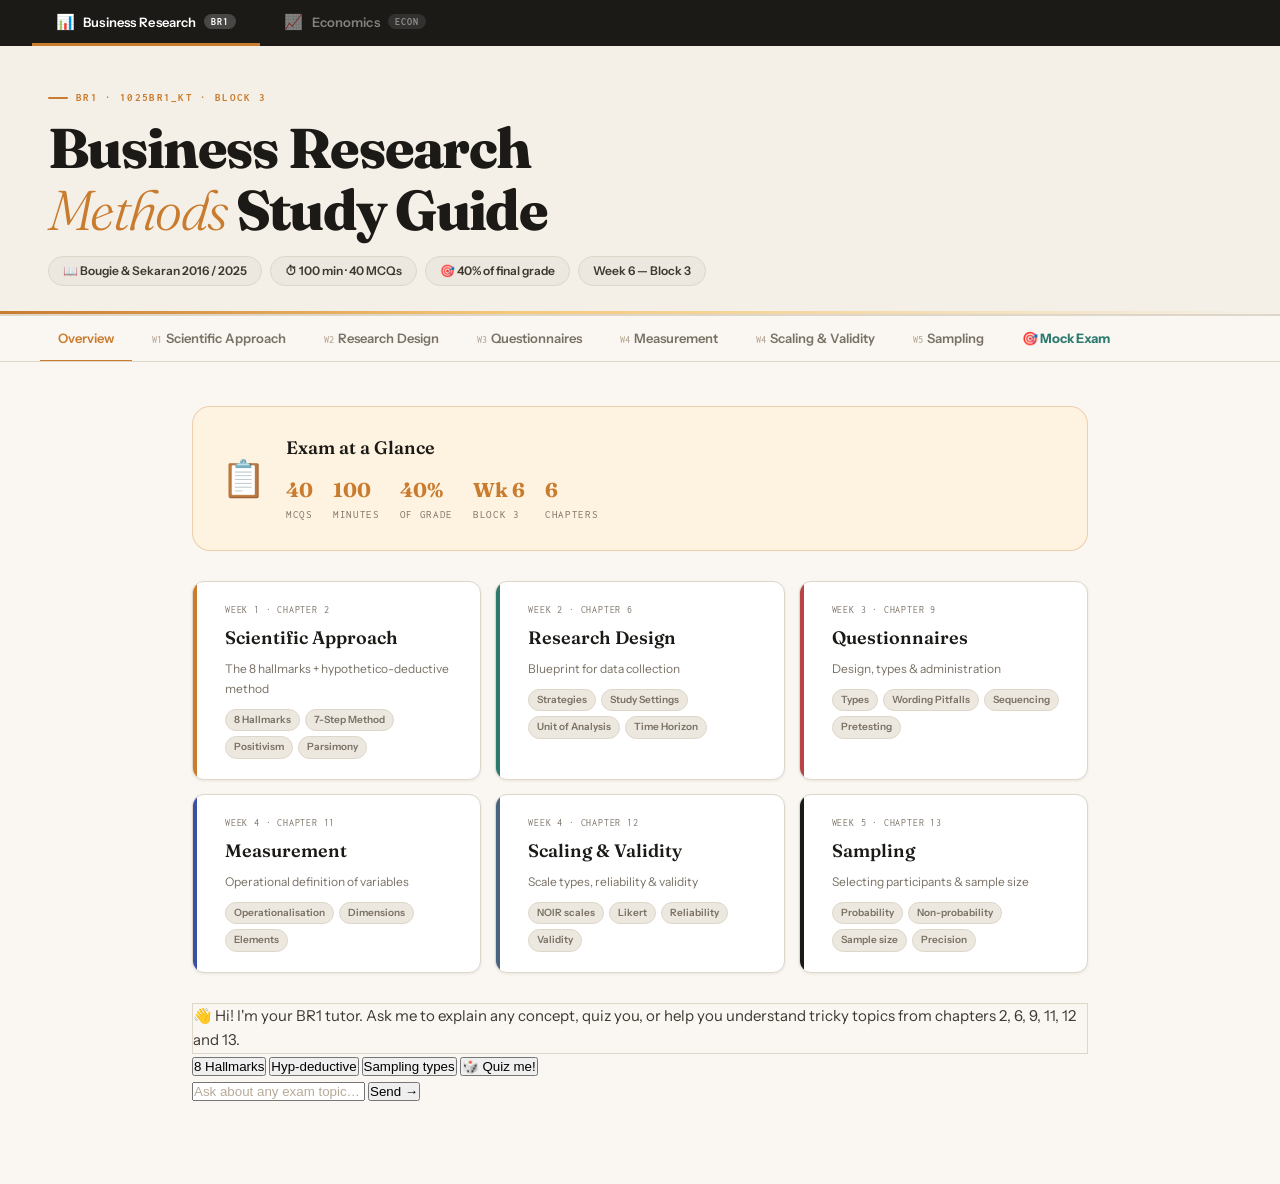
==== commit 95662fa2: "tutor removed" ====
--- a/index.html
+++ b/index.html
@@ -165,15 +165,7 @@
   </div>
 
   <!-- OVERVIEW TUTOR -->
-  <div class="tutor-box">
-    <div class="tutor-top">
-      <div class="tutor-dot"></div>
-      <div>
-        <div class="tutor-label">AI Study Tutor</div>
-        <div class="tutor-sublabel">Ask anything about your BR1 exam topics</div>
-      </div>
-    </div>
-    <div class="tutor-msgs" id="tm-overview">
+      <div class="tutor-msgs" id="tm-overview">
       <div class="tutor-msg bot">👋 Hi! I'm your BR1 tutor. Ask me to explain any concept, quiz you, or help you understand tricky topics from chapters 2, 6, 9, 11, 12 and 13.</div>
     </div>
     <div class="tutor-chips">
@@ -252,9 +244,7 @@
   <div class="section-title"><span class="st-icon">✅</span> Chapter Quiz</div>
   <div id="quiz-ch2"></div>
 
-  <div class="tutor-box">
-    <div class="tutor-top"><div class="tutor-dot"></div><div><div class="tutor-label">Chapter 2 Tutor</div><div class="tutor-sublabel">Scientific Approach questions</div></div></div>
-    <div class="tutor-msgs" id="tm-ch2"><div class="tutor-msg bot">Ask me about the 8 hallmarks, the hypothetico-deductive method, or research philosophies!</div></div>
+      <div class="tutor-msgs" id="tm-ch2"><div class="tutor-msg bot">Ask me about the 8 hallmarks, the hypothetico-deductive method, or research philosophies!</div></div>
     <div class="tutor-chips">
       <button class="tutor-chip" onclick="tutorChip('ch2','What is the difference between precision and confidence?')">Precision vs Confidence</button>
       <button class="tutor-chip" onclick="tutorChip('ch2','Give me an example of how parsimony applies in research')">Parsimony example</button>
@@ -313,9 +303,7 @@
   <div class="section-title"><span class="st-icon">✅</span> Chapter Quiz</div>
   <div id="quiz-ch6"></div>
 
-  <div class="tutor-box">
-    <div class="tutor-top"><div class="tutor-dot"></div><div><div class="tutor-label">Chapter 6 Tutor</div><div class="tutor-sublabel">Research Design questions</div></div></div>
-    <div class="tutor-msgs" id="tm-ch6"><div class="tutor-msg bot">Ask me about research strategies, study settings, units of analysis, or time horizons!</div></div>
+      <div class="tutor-msgs" id="tm-ch6"><div class="tutor-msg bot">Ask me about research strategies, study settings, units of analysis, or time horizons!</div></div>
     <div class="tutor-chips">
       <button class="tutor-chip" onclick="tutorChip('ch6','Contrived vs non-contrived settings — key differences and trade-offs')">Contrived vs field</button>
       <button class="tutor-chip" onclick="tutorChip('ch6','When would you choose a longitudinal over a cross-sectional design?')">Time horizon choice</button>
@@ -390,9 +378,7 @@
   <div class="section-title"><span class="st-icon">✅</span> Chapter Quiz</div>
   <div id="quiz-ch9"></div>
 
-  <div class="tutor-box">
-    <div class="tutor-top"><div class="tutor-dot"></div><div><div class="tutor-label">Chapter 9 Tutor</div><div class="tutor-sublabel">Questionnaire design questions</div></div></div>
-    <div class="tutor-msgs" id="tm-ch9"><div class="tutor-msg bot">Ask me about questionnaire types, wording pitfalls, or design principles!</div></div>
+      <div class="tutor-msgs" id="tm-ch9"><div class="tutor-msg bot">Ask me about questionnaire types, wording pitfalls, or design principles!</div></div>
     <div class="tutor-chips">
       <button class="tutor-chip" onclick="tutorChip('ch9','What makes a question double-barreled and why is it a problem?')">Double-barreled</button>
       <button class="tutor-chip" onclick="tutorChip('ch9','Compare personally administered vs electronic questionnaires')">Types comparison</button>
@@ -454,9 +440,7 @@
   <div class="section-title"><span class="st-icon">✅</span> Chapter Quiz</div>
   <div id="quiz-ch11"></div>
 
-  <div class="tutor-box">
-    <div class="tutor-top"><div class="tutor-dot"></div><div><div class="tutor-label">Chapter 11 Tutor</div><div class="tutor-sublabel">Measurement &amp; Operationalisation</div></div></div>
-    <div class="tutor-msgs" id="tm-ch11"><div class="tutor-msg bot">Ask me about operationalisation, dimensions, elements, or how to measure abstract concepts!</div></div>
+      <div class="tutor-msgs" id="tm-ch11"><div class="tutor-msg bot">Ask me about operationalisation, dimensions, elements, or how to measure abstract concepts!</div></div>
     <div class="tutor-chips">
       <button class="tutor-chip" onclick="tutorChip('ch11','Operationalise the concept of \"customer loyalty\" step by step')">Operationalise example</button>
       <button class="tutor-chip" onclick="tutorChip('ch11','What is the difference between conceptual and operational definitions?')">Conceptual vs operational</button>
@@ -543,9 +527,7 @@
   <div class="section-title"><span class="st-icon">✅</span> Chapter Quiz</div>
   <div id="quiz-ch12"></div>
 
-  <div class="tutor-box">
-    <div class="tutor-top"><div class="tutor-dot"></div><div><div class="tutor-label">Chapter 12 Tutor</div><div class="tutor-sublabel">Scaling, Reliability &amp; Validity</div></div></div>
-    <div class="tutor-msgs" id="tm-ch12"><div class="tutor-msg bot">Ask me about scale types, rating scales, reliability and validity!</div></div>
+      <div class="tutor-msgs" id="tm-ch12"><div class="tutor-msg bot">Ask me about scale types, rating scales, reliability and validity!</div></div>
     <div class="tutor-chips">
       <button class="tutor-chip" onclick="tutorChip('ch12','What is the difference between nominal and ordinal scales? Give examples.')">Nominal vs Ordinal</button>
       <button class="tutor-chip" onclick="tutorChip('ch12','Can a measure be reliable but not valid? Explain with an example.')">Reliability vs Validity</button>
@@ -626,9 +608,7 @@
   <div class="section-title"><span class="st-icon">✅</span> Chapter Quiz</div>
   <div id="quiz-ch13"></div>
 
-  <div class="tutor-box">
-    <div class="tutor-top"><div class="tutor-dot"></div><div><div class="tutor-label">Chapter 13 Tutor</div><div class="tutor-sublabel">Sampling questions</div></div></div>
-    <div class="tutor-msgs" id="tm-ch13"><div class="tutor-msg bot">Ask me about sampling methods, sample size, or probability vs non-probability sampling!</div></div>
+      <div class="tutor-msgs" id="tm-ch13"><div class="tutor-msg bot">Ask me about sampling methods, sample size, or probability vs non-probability sampling!</div></div>
     <div class="tutor-chips">
       <button class="tutor-chip" onclick="tutorChip('ch13','Stratified vs cluster sampling — key differences and when to use each')">Stratified vs Cluster</button>
       <button class="tutor-chip" onclick="tutorChip('ch13','What factors influence the required sample size?')">Sample size factors</button>
@@ -781,18 +761,9 @@
   <div class="section-title"><span class="st-icon">✅</span> Chapter Quiz</div>
   <div id="ecquiz-ec1"></div>
   <div class="section-title"><span class="st-icon">📐</span> Formula Sheet</div>
-  <div class="formula-grid">
-      <div class="formula-card">
-        <div class="formula-name">Opportunity Cost</div>
-        <div class="formula-math">Opportunity Cost = Value of next best alternative foregone</div>
-        <div class="formula-explain">What you give up when choosing one option over another. Not just money — includes time, enjoyment, etc.</div>
-      </div>
-      <div class="formula-card">
-        <div class="formula-name">PPF Slope (opportunity cost)</div>
-        <div class="formula-math">Opportunity Cost of Good A = Units of B given up ÷ Units of A gained</div>
-        <div class="formula-explain">The slope of the PPF at any point equals the opportunity cost of producing one more unit of the good on the x-axis.</div>
-      </div>
-  </div>
+  <div class="formula-grid fg-2">
+<div class="formula-card"><div class="formula-card-inner"><div class="formula-name">Opportunity Cost</div><div class="formula-math">OC = Value of best alternative foregone</div><div class="formula-legend"><span class="fl-term"><span class="fl-sym">OC</span><span class="fl-def">Opportunity Cost</span></span><span class="fl-term"><span class="fl-sym">Value</span><span class="fl-def">monetary or non-monetary worth of the next best option</span></span></div><div class="formula-explain">What you give up when making a choice. Every decision has an opportunity cost — even 'free' ones.</div></div></div><div class="formula-card"><div class="formula-card-inner"><div class="formula-name">PPF — Opportunity Cost of Good A</div><div class="formula-math">OC_A = ΔB ÷ ΔA</div><div class="formula-legend"><span class="fl-term"><span class="fl-sym">OC_A</span><span class="fl-def">Opportunity cost of Good A</span></span><span class="fl-term"><span class="fl-sym">ΔB</span><span class="fl-def">change in quantity of Good B</span></span><span class="fl-term"><span class="fl-sym">ΔA</span><span class="fl-def">change in quantity of Good A</span></span></div><div class="formula-explain">The slope of the PPF shows how many units of B you must sacrifice to produce one more unit of A.</div></div></div>
+</div>
 </section>
 
 <!-- EC2: CHOICE & SCARCITY -->
@@ -820,23 +791,9 @@
   <div class="section-title"><span class="st-icon">✅</span> Chapter Quiz</div>
   <div id="ecquiz-ec2"></div>
   <div class="section-title"><span class="st-icon">📐</span> Formula Sheet</div>
-  <div class="formula-grid">
-      <div class="formula-card">
-        <div class="formula-name">Budget Constraint</div>
-        <div class="formula-math">(P₁ × Q₁) + (P₂ × Q₂) = Income</div>
-        <div class="formula-explain">All affordable combinations. Income = spending on good 1 + spending on good 2. Slope = −P₁/P₂.</div>
-      </div>
-      <div class="formula-card">
-        <div class="formula-name">Opportunity Cost (from PPF)</div>
-        <div class="formula-math">OC of X = ΔY ÷ ΔX</div>
-        <div class="formula-explain">How many units of Y must be given up to produce one more unit of X. Lower OC = comparative advantage.</div>
-      </div>
-      <div class="formula-card">
-        <div class="formula-name">Marginal Utility</div>
-        <div class="formula-math">MU = ΔTU ÷ ΔQ</div>
-        <div class="formula-explain">Change in total utility divided by change in quantity consumed. Diminishes as consumption increases.</div>
-      </div>
-  </div>
+  <div class="formula-grid fg-2">
+<div class="formula-card"><div class="formula-card-inner"><div class="formula-name">Budget Constraint</div><div class="formula-math">(P₁ × Q₁) + (P₂ × Q₂) = Y</div><div class="formula-legend"><span class="fl-term"><span class="fl-sym">P₁, P₂</span><span class="fl-def">prices of Good 1 and Good 2</span></span><span class="fl-term"><span class="fl-sym">Q₁, Q₂</span><span class="fl-def">quantities of Good 1 and Good 2</span></span><span class="fl-term"><span class="fl-sym">Y</span><span class="fl-def">consumer income</span></span></div><div class="formula-explain">Shows every affordable combination of two goods. Slope = −P₁/P₂. Shifts out when income rises.</div></div></div><div class="formula-card"><div class="formula-card-inner"><div class="formula-name">Marginal Utility</div><div class="formula-math">MU = ΔTU ÷ ΔQ</div><div class="formula-legend"><span class="fl-term"><span class="fl-sym">MU</span><span class="fl-def">Marginal Utility — satisfaction from the last unit</span></span><span class="fl-term"><span class="fl-sym">ΔTU</span><span class="fl-def">change in Total Utility</span></span><span class="fl-term"><span class="fl-sym">ΔQ</span><span class="fl-def">change in quantity consumed</span></span></div><div class="formula-explain">Extra satisfaction from consuming one more unit. Diminishes as more is consumed (Law of Diminishing MU).</div></div></div><div class="formula-card"><div class="formula-card-inner"><div class="formula-name">Comparative Advantage</div><div class="formula-math">OC_A (Country 1) < OC_A (Country 2)</div><div class="formula-legend"><span class="fl-term"><span class="fl-sym">OC_A</span><span class="fl-def">opportunity cost of producing Good A</span></span></div><div class="formula-explain">Country 1 has comparative advantage in Good A when its opportunity cost of A is lower. Basis for all trade.</div></div></div>
+</div>
 </section>
 
 <!-- EC3: DEMAND & SUPPLY -->
@@ -877,33 +834,9 @@
   <div class="section-title"><span class="st-icon">✅</span> Chapter Quiz</div>
   <div id="ecquiz-ec3"></div>
   <div class="section-title"><span class="st-icon">📐</span> Formula Sheet</div>
-  <div class="formula-grid">
-      <div class="formula-card">
-        <div class="formula-name">Equilibrium Condition</div>
-        <div class="formula-math">Qd = Qs</div>
-        <div class="formula-explain">Market clears when quantity demanded equals quantity supplied at the equilibrium price.</div>
-      </div>
-      <div class="formula-card">
-        <div class="formula-name">Surplus</div>
-        <div class="formula-math">Surplus = Qs − Qd  (when P > P*)</div>
-        <div class="formula-explain">Excess supply at a price above equilibrium. Downward pressure on price.</div>
-      </div>
-      <div class="formula-card">
-        <div class="formula-name">Shortage</div>
-        <div class="formula-math">Shortage = Qd − Qs  (when P < P*)</div>
-        <div class="formula-explain">Excess demand at a price below equilibrium. Upward pressure on price.</div>
-      </div>
-      <div class="formula-card">
-        <div class="formula-name">Consumer Surplus</div>
-        <div class="formula-math">CS = Willingness to Pay − Price Paid</div>
-        <div class="formula-explain">The benefit consumers receive above what they actually pay. Area above price, below demand curve.</div>
-      </div>
-      <div class="formula-card">
-        <div class="formula-name">Producer Surplus</div>
-        <div class="formula-math">PS = Price Received − Minimum Acceptable Price</div>
-        <div class="formula-explain">The benefit producers receive above their minimum supply price. Area below price, above supply curve.</div>
-      </div>
-  </div>
+  <div class="formula-grid fg-2">
+<div class="formula-card"><div class="formula-card-inner"><div class="formula-name">Equilibrium Condition</div><div class="formula-math">Qd = Qs  at  P*</div><div class="formula-legend"><span class="fl-term"><span class="fl-sym">Qd</span><span class="fl-def">Quantity Demanded</span></span><span class="fl-term"><span class="fl-sym">Qs</span><span class="fl-def">Quantity Supplied</span></span><span class="fl-term"><span class="fl-sym">P*</span><span class="fl-def">equilibrium price</span></span></div><div class="formula-explain">Market clears at equilibrium price P*. No tendency for price to change — no surplus or shortage.</div></div></div><div class="formula-card"><div class="formula-card-inner"><div class="formula-name">Surplus (Excess Supply)</div><div class="formula-math">Surplus = Qs − Qd  (when P > P*)</div><div class="formula-legend"><span class="fl-term"><span class="fl-sym">P</span><span class="fl-def">current market price</span></span><span class="fl-term"><span class="fl-sym">P*</span><span class="fl-def">equilibrium price</span></span><span class="fl-term"><span class="fl-sym">Qs − Qd</span><span class="fl-def">unsold quantity</span></span></div><div class="formula-explain">Price is too high. Producers supply more than consumers want. Price falls toward equilibrium.</div></div></div><div class="formula-card"><div class="formula-card-inner"><div class="formula-name">Shortage (Excess Demand)</div><div class="formula-math">Shortage = Qd − Qs  (when P < P*)</div><div class="formula-legend"><span class="fl-term"><span class="fl-sym">Qd − Qs</span><span class="fl-def">unfulfilled quantity</span></span></div><div class="formula-explain">Price is too low. Consumers want more than producers supply. Price rises toward equilibrium.</div></div></div><div class="formula-card"><div class="formula-card-inner"><div class="formula-name">Consumer Surplus</div><div class="formula-math">CS = WTP − P</div><div class="formula-legend"><span class="fl-term"><span class="fl-sym">CS</span><span class="fl-def">Consumer Surplus</span></span><span class="fl-term"><span class="fl-sym">WTP</span><span class="fl-def">Willingness to Pay (max price a consumer would accept)</span></span><span class="fl-term"><span class="fl-sym">P</span><span class="fl-def">market price paid</span></span></div><div class="formula-explain">The extra benefit consumers receive above what they actually pay. Area above P, below demand curve.</div></div></div><div class="formula-card"><div class="formula-card-inner"><div class="formula-name">Producer Surplus</div><div class="formula-math">PS = P − Min. Acceptable Price</div><div class="formula-legend"><span class="fl-term"><span class="fl-sym">PS</span><span class="fl-def">Producer Surplus</span></span><span class="fl-term"><span class="fl-sym">P</span><span class="fl-def">market price received</span></span><span class="fl-term"><span class="fl-sym">Min. Acceptable Price</span><span class="fl-def">lowest price a firm would supply at</span></span></div><div class="formula-explain">Benefit producers receive above their minimum supply price. Area below P, above supply curve.</div></div></div>
+</div>
 </section>
 
 <!-- EC5: ELASTICITY -->
@@ -942,38 +875,9 @@
   <div class="section-title"><span class="st-icon">✅</span> Chapter Quiz</div>
   <div id="ecquiz-ec5"></div>
   <div class="section-title"><span class="st-icon">📐</span> Formula Sheet</div>
-  <div class="formula-grid">
-      <div class="formula-card">
-        <div class="formula-name">Price Elasticity of Demand (PED)</div>
-        <div class="formula-math">PED = (% ΔQd) ÷ (% ΔP)</div>
-        <div class="formula-explain">Measures responsiveness of Qd to price. |PED| > 1 = elastic; |PED| < 1 = inelastic; |PED| = 1 = unit elastic.</div>
-      </div>
-      <div class="formula-card">
-        <div class="formula-name">PED — Midpoint Method</div>
-        <div class="formula-math">PED = [(Q₂−Q₁)/((Q₁+Q₂)/2)] ÷ [(P₂−P₁)/((P₁+P₂)/2)]</div>
-        <div class="formula-explain">More accurate formula using midpoints to avoid different results depending on direction of change.</div>
-      </div>
-      <div class="formula-card">
-        <div class="formula-name">Price Elasticity of Supply (PES)</div>
-        <div class="formula-math">PES = (% ΔQs) ÷ (% ΔP)</div>
-        <div class="formula-explain">Measures responsiveness of Qs to price. Always positive (law of supply). Higher PES = more elastic supply.</div>
-      </div>
-      <div class="formula-card">
-        <div class="formula-name">Income Elasticity of Demand (YED)</div>
-        <div class="formula-math">YED = (% ΔQd) ÷ (% ΔIncome)</div>
-        <div class="formula-explain">Positive → normal good (demand rises with income). Negative → inferior good. YED > 1 = luxury good.</div>
-      </div>
-      <div class="formula-card">
-        <div class="formula-name">Cross-Price Elasticity (XED)</div>
-        <div class="formula-math">XED = (% ΔQd of A) ÷ (% ΔP of B)</div>
-        <div class="formula-explain">Positive → substitutes (A and B). Negative → complements. Zero → unrelated goods.</div>
-      </div>
-      <div class="formula-card">
-        <div class="formula-name">Total Revenue</div>
-        <div class="formula-math">TR = P × Q</div>
-        <div class="formula-explain">Elastic demand: price ↑ → TR ↓. Inelastic demand: price ↑ → TR ↑. Unit elastic: price change has no effect on TR.</div>
-      </div>
-  </div>
+  <div class="formula-grid fg-2">
+<div class="formula-card"><div class="formula-card-inner"><div class="formula-name">Price Elasticity of Demand</div><div class="formula-math">PED = % ΔQd ÷ % ΔP</div><div class="formula-legend"><span class="fl-term"><span class="fl-sym">PED</span><span class="fl-def">Price Elasticity of Demand</span></span><span class="fl-term"><span class="fl-sym">% ΔQd</span><span class="fl-def">percentage change in Quantity Demanded</span></span><span class="fl-term"><span class="fl-sym">% ΔP</span><span class="fl-def">percentage change in Price</span></span></div><div class="formula-explain">|PED| > 1 → elastic. |PED| < 1 → inelastic. |PED| = 1 → unit elastic. Always negative; usually expressed as absolute value.</div></div></div><div class="formula-card"><div class="formula-card-inner"><div class="formula-name">PED — Midpoint Method</div><div class="formula-math">PED = [(Q₂−Q₁) ÷ ((Q₁+Q₂)÷2)] ÷ [(P₂−P₁) ÷ ((P₁+P₂)÷2)]</div><div class="formula-legend"><span class="fl-term"><span class="fl-sym">Q₁, Q₂</span><span class="fl-def">original and new quantity</span></span><span class="fl-term"><span class="fl-sym">P₁, P₂</span><span class="fl-def">original and new price</span></span></div><div class="formula-explain">More accurate — gives the same result regardless of which direction the price change goes.</div></div></div><div class="formula-card"><div class="formula-card-inner"><div class="formula-name">Price Elasticity of Supply</div><div class="formula-math">PES = % ΔQs ÷ % ΔP</div><div class="formula-legend"><span class="fl-term"><span class="fl-sym">PES</span><span class="fl-def">Price Elasticity of Supply</span></span><span class="fl-term"><span class="fl-sym">% ΔQs</span><span class="fl-def">percentage change in Quantity Supplied</span></span><span class="fl-term"><span class="fl-sym">% ΔP</span><span class="fl-def">percentage change in Price</span></span></div><div class="formula-explain">Always positive (law of supply). Higher PES = more responsive supply. Depends on production flexibility and time.</div></div></div><div class="formula-card"><div class="formula-card-inner"><div class="formula-name">Income Elasticity of Demand</div><div class="formula-math">YED = % ΔQd ÷ % ΔY</div><div class="formula-legend"><span class="fl-term"><span class="fl-sym">YED</span><span class="fl-def">Income Elasticity of Demand</span></span><span class="fl-term"><span class="fl-sym">% ΔQd</span><span class="fl-def">percentage change in Quantity Demanded</span></span><span class="fl-term"><span class="fl-sym">% ΔY</span><span class="fl-def">percentage change in consumer income</span></span></div><div class="formula-explain">Positive → normal good. Negative → inferior good. YED > 1 → luxury good (demand rises faster than income).</div></div></div><div class="formula-card"><div class="formula-card-inner"><div class="formula-name">Cross-Price Elasticity</div><div class="formula-math">XED = % ΔQd_A ÷ % ΔP_B</div><div class="formula-legend"><span class="fl-term"><span class="fl-sym">XED</span><span class="fl-def">Cross-Price Elasticity of Demand</span></span><span class="fl-term"><span class="fl-sym">% ΔQd_A</span><span class="fl-def">% change in demand for Good A</span></span><span class="fl-term"><span class="fl-sym">% ΔP_B</span><span class="fl-def">% change in price of Good B</span></span></div><div class="formula-explain">Positive → substitutes (A and B replace each other). Negative → complements (used together). Zero → unrelated.</div></div></div><div class="formula-card"><div class="formula-card-inner"><div class="formula-name">Total Revenue</div><div class="formula-math">TR = P × Q</div><div class="formula-legend"><span class="fl-term"><span class="fl-sym">TR</span><span class="fl-def">Total Revenue</span></span><span class="fl-term"><span class="fl-sym">P</span><span class="fl-def">price</span></span><span class="fl-term"><span class="fl-sym">Q</span><span class="fl-def">quantity sold</span></span></div><div class="formula-explain">Elastic demand: P↑ → TR↓. Inelastic demand: P↑ → TR↑. Unit elastic: P change has no effect on TR.</div></div></div>
+</div>
 </section>
 
 <!-- EC7: PRODUCTION & COST -->
@@ -1003,43 +907,9 @@
   <div class="section-title"><span class="st-icon">✅</span> Chapter Quiz</div>
   <div id="ecquiz-ec7"></div>
   <div class="section-title"><span class="st-icon">📐</span> Formula Sheet</div>
-  <div class="formula-grid">
-      <div class="formula-card">
-        <div class="formula-name">Total Cost</div>
-        <div class="formula-math">TC = FC + VC</div>
-        <div class="formula-explain">Fixed Cost (doesn't change with output) + Variable Cost (changes with output).</div>
-      </div>
-      <div class="formula-card">
-        <div class="formula-name">Average Fixed Cost</div>
-        <div class="formula-math">AFC = FC ÷ Q</div>
-        <div class="formula-explain">Falls continuously as output rises — fixed cost is spread over more units.</div>
-      </div>
-      <div class="formula-card">
-        <div class="formula-name">Average Variable Cost</div>
-        <div class="formula-math">AVC = VC ÷ Q</div>
-        <div class="formula-explain">Variable cost per unit. U-shaped due to diminishing returns then economies of scale.</div>
-      </div>
-      <div class="formula-card">
-        <div class="formula-name">Average Total Cost</div>
-        <div class="formula-math">ATC = TC ÷ Q  =  AFC + AVC</div>
-        <div class="formula-explain">Total cost per unit of output. U-shaped. MC crosses ATC at its minimum point.</div>
-      </div>
-      <div class="formula-card">
-        <div class="formula-name">Marginal Cost</div>
-        <div class="formula-math">MC = ΔTC ÷ ΔQ</div>
-        <div class="formula-explain">Extra cost of producing one more unit. When MC < ATC, ATC falls. When MC > ATC, ATC rises.</div>
-      </div>
-      <div class="formula-card">
-        <div class="formula-name">Profit</div>
-        <div class="formula-math">Profit = TR − TC  =  (P − ATC) × Q</div>
-        <div class="formula-explain">Positive = economic profit. Zero = normal profit. Negative = economic loss.</div>
-      </div>
-      <div class="formula-card">
-        <div class="formula-name">Profit Maximisation Rule</div>
-        <div class="formula-math">Produce where MR = MC</div>
-        <div class="formula-explain">Applies to ALL market structures. At this output, profit is maximised (or loss minimised).</div>
-      </div>
-  </div>
+  <div class="formula-grid fg-2">
+<div class="formula-card"><div class="formula-card-inner"><div class="formula-name">Total Cost</div><div class="formula-math">TC = FC + VC</div><div class="formula-legend"><span class="fl-term"><span class="fl-sym">TC</span><span class="fl-def">Total Cost</span></span><span class="fl-term"><span class="fl-sym">FC</span><span class="fl-def">Fixed Cost — e.g. rent, insurance</span></span><span class="fl-term"><span class="fl-sym">VC</span><span class="fl-def">Variable Cost — e.g. raw materials, wages</span></span></div><div class="formula-explain">All costs of production. Fixed costs don't change with output; variable costs do.</div></div></div><div class="formula-card"><div class="formula-card-inner"><div class="formula-name">Average Fixed Cost</div><div class="formula-math">AFC = FC ÷ Q</div><div class="formula-legend"><span class="fl-term"><span class="fl-sym">AFC</span><span class="fl-def">Average Fixed Cost</span></span><span class="fl-term"><span class="fl-sym">FC</span><span class="fl-def">Fixed Cost</span></span><span class="fl-term"><span class="fl-sym">Q</span><span class="fl-def">quantity of output</span></span></div><div class="formula-explain">Falls continuously as output rises — the fixed cost is spread over more and more units.</div></div></div><div class="formula-card"><div class="formula-card-inner"><div class="formula-name">Average Variable Cost</div><div class="formula-math">AVC = VC ÷ Q</div><div class="formula-legend"><span class="fl-term"><span class="fl-sym">AVC</span><span class="fl-def">Average Variable Cost</span></span><span class="fl-term"><span class="fl-sym">VC</span><span class="fl-def">Variable Cost</span></span><span class="fl-term"><span class="fl-sym">Q</span><span class="fl-def">quantity of output</span></span></div><div class="formula-explain">Variable cost per unit. U-shaped curve — initially falls due to specialisation, then rises due to diminishing returns.</div></div></div><div class="formula-card"><div class="formula-card-inner"><div class="formula-name">Average Total Cost</div><div class="formula-math">ATC = TC ÷ Q  =  AFC + AVC</div><div class="formula-legend"><span class="fl-term"><span class="fl-sym">ATC</span><span class="fl-def">Average Total Cost</span></span><span class="fl-term"><span class="fl-sym">TC</span><span class="fl-def">Total Cost</span></span><span class="fl-term"><span class="fl-sym">Q</span><span class="fl-def">quantity</span></span><span class="fl-term"><span class="fl-sym">AFC</span><span class="fl-def">Average Fixed Cost</span></span><span class="fl-term"><span class="fl-sym">AVC</span><span class="fl-def">Average Variable Cost</span></span></div><div class="formula-explain">Total cost per unit. U-shaped. MC crosses ATC at its minimum point — key exam fact.</div></div></div><div class="formula-card"><div class="formula-card-inner"><div class="formula-name">Marginal Cost</div><div class="formula-math">MC = ΔTC ÷ ΔQ</div><div class="formula-legend"><span class="fl-term"><span class="fl-sym">MC</span><span class="fl-def">Marginal Cost</span></span><span class="fl-term"><span class="fl-sym">ΔTC</span><span class="fl-def">change in Total Cost</span></span><span class="fl-term"><span class="fl-sym">ΔQ</span><span class="fl-def">change in quantity produced</span></span></div><div class="formula-explain">Extra cost of one more unit of output. When MC < ATC, ATC is falling. When MC > ATC, ATC is rising.</div></div></div><div class="formula-card"><div class="formula-card-inner"><div class="formula-name">Profit</div><div class="formula-math">π = TR − TC  =  (P − ATC) × Q</div><div class="formula-legend"><span class="fl-term"><span class="fl-sym">π</span><span class="fl-def">economic profit (pi)</span></span><span class="fl-term"><span class="fl-sym">TR</span><span class="fl-def">Total Revenue</span></span><span class="fl-term"><span class="fl-sym">TC</span><span class="fl-def">Total Cost</span></span><span class="fl-term"><span class="fl-sym">P</span><span class="fl-def">price</span></span><span class="fl-term"><span class="fl-sym">ATC</span><span class="fl-def">Average Total Cost</span></span><span class="fl-term"><span class="fl-sym">Q</span><span class="fl-def">quantity</span></span></div><div class="formula-explain">π > 0 → economic profit. π = 0 → normal profit only. π < 0 → economic loss.</div></div></div><div class="formula-card"><div class="formula-card-inner"><div class="formula-name">Profit Maximisation Rule</div><div class="formula-math">Produce where  MR = MC</div><div class="formula-legend"><span class="fl-term"><span class="fl-sym">MR</span><span class="fl-def">Marginal Revenue — extra revenue from selling one more unit</span></span><span class="fl-term"><span class="fl-sym">MC</span><span class="fl-def">Marginal Cost — extra cost of producing one more unit</span></span></div><div class="formula-explain">Applies to ALL market structures. At this output, each extra unit adds equally to revenue and cost — profit is maximised.</div></div></div>
+</div>
 </section>
 
 <!-- EC8: PERFECT COMPETITION -->
@@ -1065,33 +935,11 @@
   <div class="section-title"><span class="st-icon">✅</span> Chapter Quiz</div>
   <div id="ecquiz-ec8"></div>
   <div class="section-title"><span class="st-icon">📐</span> Formula Sheet</div>
-  <div class="formula-grid">
-      <div class="formula-card">
-        <div class="formula-name">Perfect Competition: Price = MR = AR</div>
-        <div class="formula-math">P = MR = AR  (horizontal demand curve)</div>
-        <div class="formula-explain">Price-taking firm accepts the market price. MR equals price because each extra unit is sold at the same price.</div>
-      </div>
-      <div class="formula-card">
-        <div class="formula-name">Profit Condition</div>
-        <div class="formula-math">Economic Profit > 0  when  P > ATC</div>
-        <div class="formula-explain">Firm earns supernormal profit when price exceeds average total cost.</div>
-      </div>
-      <div class="formula-card">
-        <div class="formula-name">Break-even Point</div>
-        <div class="formula-math">P = ATC  →  Economic Profit = 0</div>
-        <div class="formula-explain">Normal profit only. No incentive for entry or exit in long-run equilibrium.</div>
-      </div>
-      <div class="formula-card">
-        <div class="formula-name">Shutdown Rule (short run)</div>
-        <div class="formula-math">Shut down when  P < AVC</div>
-        <div class="formula-explain">If price doesn't cover variable costs, the firm loses less by shutting down than producing.</div>
-      </div>
-      <div class="formula-card">
-        <div class="formula-name">Long-run Equilibrium (PC)</div>
-        <div class="formula-math">P = MR = MC = ATC  and  Economic Profit = 0</div>
-        <div class="formula-explain">Free entry/exit drives economic profit to zero. Productive efficiency (min ATC) and allocative efficiency (P = MC).</div>
-      </div>
-  </div>
+  <div class="formula-grid fg-2">
+<div class="formula-card"><div class="formula-card-inner"><div class="formula-name">Perfect Competition: P = MR = AR</div><div class="formula-math">P = MR = AR</div><div class="formula-legend"><span class="fl-term"><span class="fl-sym">P</span><span class="fl-def">market price</span></span><span class="fl-term"><span class="fl-sym">MR</span><span class="fl-def">Marginal Revenue</span></span><span class="fl-term"><span class="fl-sym">AR</span><span class="fl-def">Average Revenue = TR ÷ Q</span></span></div><div class="formula-explain">Price-taking firms accept the market price. Each unit sold adds exactly P to revenue, so MR = P.</div></div></div><div class="formula-card"><div class="formula-card-inner"><div class="formula-name">Profit / Loss Condition</div><div class="formula-math">π > 0  when  P > ATC
+π = 0  when  P = ATC
+π < 0  when  P < ATC</div><div class="formula-legend"><span class="fl-term"><span class="fl-sym">P</span><span class="fl-def">price</span></span><span class="fl-term"><span class="fl-sym">ATC</span><span class="fl-def">Average Total Cost</span></span><span class="fl-term"><span class="fl-sym">π</span><span class="fl-def">economic profit</span></span></div><div class="formula-explain">Compare price to average total cost to determine profit, normal profit, or loss.</div></div></div><div class="formula-card"><div class="formula-card-inner"><div class="formula-name">Short-Run Shutdown Rule</div><div class="formula-math">Shut down when  P < AVC</div><div class="formula-legend"><span class="fl-term"><span class="fl-sym">P</span><span class="fl-def">price received</span></span><span class="fl-term"><span class="fl-sym">AVC</span><span class="fl-def">Average Variable Cost</span></span></div><div class="formula-explain">If revenue doesn't cover variable costs, the firm minimises losses by producing nothing. Fixed costs are paid either way.</div></div></div><div class="formula-card"><div class="formula-card-inner"><div class="formula-name">Long-Run Equilibrium (PC)</div><div class="formula-math">P = MR = MC = ATC  and  π = 0</div><div class="formula-legend"><span class="fl-term"><span class="fl-sym">P</span><span class="fl-def">price</span></span><span class="fl-term"><span class="fl-sym">MR</span><span class="fl-def">Marginal Revenue</span></span><span class="fl-term"><span class="fl-sym">MC</span><span class="fl-def">Marginal Cost</span></span><span class="fl-term"><span class="fl-sym">ATC</span><span class="fl-def">Average Total Cost</span></span><span class="fl-term"><span class="fl-sym">π</span><span class="fl-def">economic profit</span></span></div><div class="formula-explain">Free entry and exit drives economic profit to zero. Both productive efficiency (min ATC) and allocative efficiency (P = MC) hold.</div></div></div>
+</div>
 </section>
 
 <!-- EC9: MONOPOLY -->
@@ -1121,28 +969,9 @@
   <div class="section-title"><span class="st-icon">✅</span> Chapter Quiz</div>
   <div id="ecquiz-ec9"></div>
   <div class="section-title"><span class="st-icon">📐</span> Formula Sheet</div>
-  <div class="formula-grid">
-      <div class="formula-card">
-        <div class="formula-name">Monopolist Profit Max</div>
-        <div class="formula-math">Set Q where MR = MC, then read P from demand curve</div>
-        <div class="formula-explain">Monopolist chooses output where MR = MC, then sets the highest price consumers will pay at that quantity.</div>
-      </div>
-      <div class="formula-card">
-        <div class="formula-name">Monopoly MR</div>
-        <div class="formula-math">MR = P + (ΔP/ΔQ) × Q  <  P</div>
-        <div class="formula-explain">MR is less than price because lowering price to sell one more unit reduces revenue on all previous units.</div>
-      </div>
-      <div class="formula-card">
-        <div class="formula-name">Deadweight Loss</div>
-        <div class="formula-math">DWL = ½ × (P_monopoly − MC) × (Q_competitive − Q_monopoly)</div>
-        <div class="formula-explain">Triangle of lost welfare. Represents transactions that would benefit both buyer and seller but don't happen.</div>
-      </div>
-      <div class="formula-card">
-        <div class="formula-name">Lerner Index (market power)</div>
-        <div class="formula-math">L = (P − MC) ÷ P  =  −1 ÷ PED</div>
-        <div class="formula-explain">Measures the markup above MC as a fraction of price. Ranges 0 (PC) to 1 (perfect monopoly).</div>
-      </div>
-  </div>
+  <div class="formula-grid fg-2">
+<div class="formula-card"><div class="formula-card-inner"><div class="formula-name">Monopolist Profit Maximisation</div><div class="formula-math">Set Q where MR = MC → read P from demand curve</div><div class="formula-legend"><span class="fl-term"><span class="fl-sym">MR</span><span class="fl-def">Marginal Revenue</span></span><span class="fl-term"><span class="fl-sym">MC</span><span class="fl-def">Marginal Cost</span></span><span class="fl-term"><span class="fl-sym">P</span><span class="fl-def">monopoly price (P > MC)</span></span></div><div class="formula-explain">Step 1: find output where MR = MC. Step 2: go up to the demand curve to find the price consumers will pay.</div></div></div><div class="formula-card"><div class="formula-card-inner"><div class="formula-name">Monopoly MR Relationship</div><div class="formula-math">MR = P + (ΔP/ΔQ) × Q   →   MR < P</div><div class="formula-legend"><span class="fl-term"><span class="fl-sym">MR</span><span class="fl-def">Marginal Revenue</span></span><span class="fl-term"><span class="fl-sym">P</span><span class="fl-def">price</span></span><span class="fl-term"><span class="fl-sym">ΔP/ΔQ</span><span class="fl-def">slope of demand curve (negative)</span></span></div><div class="formula-explain">To sell one more unit, the monopolist cuts price on ALL units. So MR is always less than price.</div></div></div><div class="formula-card"><div class="formula-card-inner"><div class="formula-name">Deadweight Loss</div><div class="formula-math">DWL = ½ × (P_m − MC) × (Q_c − Q_m)</div><div class="formula-legend"><span class="fl-term"><span class="fl-sym">P_m</span><span class="fl-def">monopoly price</span></span><span class="fl-term"><span class="fl-sym">MC</span><span class="fl-def">Marginal Cost</span></span><span class="fl-term"><span class="fl-sym">Q_c</span><span class="fl-def">competitive (efficient) quantity</span></span><span class="fl-term"><span class="fl-sym">Q_m</span><span class="fl-def">monopoly quantity</span></span></div><div class="formula-explain">Triangle of lost welfare. Transactions that would benefit both parties but don't occur because of monopoly underproduction.</div></div></div><div class="formula-card"><div class="formula-card-inner"><div class="formula-name">Lerner Index (market power)</div><div class="formula-math">L = (P − MC) ÷ P  =  1 ÷ |PED|</div><div class="formula-legend"><span class="fl-term"><span class="fl-sym">L</span><span class="fl-def">Lerner Index</span></span><span class="fl-term"><span class="fl-sym">P</span><span class="fl-def">price</span></span><span class="fl-term"><span class="fl-sym">MC</span><span class="fl-def">Marginal Cost</span></span><span class="fl-term"><span class="fl-sym">PED</span><span class="fl-def">Price Elasticity of Demand</span></span></div><div class="formula-explain">Measures markup as a fraction of price. L = 0 → perfect competition. L → 1 → strong monopoly power.</div></div></div>
+</div>
 </section>
 
 <!-- EC10: OLIGOPOLY & MONOPOLISTIC COMPETITION -->
@@ -1172,28 +1001,9 @@
   <div class="section-title"><span class="st-icon">✅</span> Chapter Quiz</div>
   <div id="ecquiz-ec10"></div>
   <div class="section-title"><span class="st-icon">📐</span> Formula Sheet</div>
-  <div class="formula-grid">
-      <div class="formula-card">
-        <div class="formula-name">Four-Firm Concentration Ratio</div>
-        <div class="formula-math">CR4 = Market share of firm 1 + firm 2 + firm 3 + firm 4</div>
-        <div class="formula-explain">Sum of the market shares of the four largest firms. CR4 > 60% typically indicates oligopoly.</div>
-      </div>
-      <div class="formula-card">
-        <div class="formula-name">Herfindahl-Hirschman Index (HHI)</div>
-        <div class="formula-math">HHI = Σ (market share of each firm)²</div>
-        <div class="formula-explain">Sum of squared market shares. HHI < 1500 = competitive; 1500–2500 = moderate concentration; > 2500 = highly concentrated.</div>
-      </div>
-      <div class="formula-card">
-        <div class="formula-name">Prisoner's Dilemma Payoff</div>
-        <div class="formula-math">Dominant strategy: choose action that maximises own payoff regardless of rival's choice</div>
-        <div class="formula-explain">Both players defect even though cooperation would give better collective outcome. Explains cartel instability.</div>
-      </div>
-      <div class="formula-card">
-        <div class="formula-name">Monopolistic Competition Long Run</div>
-        <div class="formula-math">P = ATC  (tangency condition)  and  P > MC</div>
-        <div class="formula-explain">Zero economic profit in LR (like PC) but P > MC means allocative inefficiency. Excess capacity exists.</div>
-      </div>
-  </div>
+  <div class="formula-grid fg-2">
+<div class="formula-card"><div class="formula-card-inner"><div class="formula-name">Four-Firm Concentration Ratio</div><div class="formula-math">CR4 = S₁ + S₂ + S₃ + S₄</div><div class="formula-legend"><span class="fl-term"><span class="fl-sym">CR4</span><span class="fl-def">Four-Firm Concentration Ratio</span></span><span class="fl-term"><span class="fl-sym">S₁...S₄</span><span class="fl-def">market share of each of the 4 largest firms (as %)</span></span></div><div class="formula-explain">Sum of the market shares of the 4 largest firms. CR4 > 60% → oligopoly. CR4 near 100% → near-monopoly.</div></div></div><div class="formula-card"><div class="formula-card-inner"><div class="formula-name">Herfindahl-Hirschman Index</div><div class="formula-math">HHI = Σ sᵢ²</div><div class="formula-legend"><span class="fl-term"><span class="fl-sym">HHI</span><span class="fl-def">Herfindahl-Hirschman Index</span></span><span class="fl-term"><span class="fl-sym">sᵢ</span><span class="fl-def">market share of firm i (as %, e.g. 30 not 0.30)</span></span><span class="fl-term"><span class="fl-sym">Σ</span><span class="fl-def">sum across all firms in the market</span></span></div><div class="formula-explain">Sum of squared market shares. HHI < 1500 → competitive. 1500–2500 → moderate. > 2500 → highly concentrated.</div></div></div><div class="formula-card"><div class="formula-card-inner"><div class="formula-name">Monopolistic Comp. Long-Run</div><div class="formula-math">P = ATC   and   P > MC</div><div class="formula-legend"><span class="fl-term"><span class="fl-sym">P</span><span class="fl-def">price</span></span><span class="fl-term"><span class="fl-sym">ATC</span><span class="fl-def">Average Total Cost</span></span><span class="fl-term"><span class="fl-sym">MC</span><span class="fl-def">Marginal Cost</span></span></div><div class="formula-explain">Tangency condition: demand curve touches ATC at the profit-maximising output. Zero economic profit but P > MC → allocatively inefficient.</div></div></div>
+</div>
 </section>
 
 <!-- EC12: EXTERNALITIES -->
@@ -1225,38 +1035,9 @@
   <div class="section-title"><span class="st-icon">✅</span> Chapter Quiz</div>
   <div id="ecquiz-ec12"></div><div id="ecquiz-ec13"></div>
   <div class="section-title"><span class="st-icon">📐</span> Formula Sheet</div>
-  <div class="formula-grid">
-    <div class="formula-card">
-      <div class="formula-name">Marginal Social Cost</div>
-      <div class="formula-math">MSC = MPC + Marginal External Cost</div>
-      <div class="formula-explain">Free markets only consider private cost (MPC). Adding the external cost gives the true social cost. With negative externalities MSC > MPC → market overproduces.</div>
-    </div>
-    <div class="formula-card">
-      <div class="formula-name">Marginal Social Benefit</div>
-      <div class="formula-math">MSB = MPB + Marginal External Benefit</div>
-      <div class="formula-explain">With positive externalities, social benefit exceeds private benefit. Market underproduces because consumers ignore the benefit to others.</div>
-    </div>
-    <div class="formula-card">
-      <div class="formula-name">Social Optimum</div>
-      <div class="formula-math">Q* where MSC = MSB</div>
-      <div class="formula-explain">The efficient output that maximises total social welfare. Free markets miss this whenever externalities exist.</div>
-    </div>
-    <div class="formula-card">
-      <div class="formula-name">Pigouvian Tax</div>
-      <div class="formula-math">Optimal tax = Marginal External Cost (at Q*)</div>
-      <div class="formula-explain">Tax equal to the external cost shifts the supply curve up, making producers internalise the externality and reducing output to Q*.</div>
-    </div>
-    <div class="formula-card">
-      <div class="formula-name">Optimal Subsidy (positive externality)</div>
-      <div class="formula-math">Optimal subsidy = Marginal External Benefit (at Q*)</div>
-      <div class="formula-explain">Subsidy equal to the external benefit shifts supply/demand to increase output to the social optimum Q*.</div>
-    </div>
-    <div class="formula-card">
-      <div class="formula-name">Deadweight Loss (externality)</div>
-      <div class="formula-math">DWL = ½ × External Cost × (Q_market − Q*)</div>
-      <div class="formula-explain">Triangle of welfare lost due to over- or underproduction relative to the social optimum.</div>
-    </div>
-  </div>
+  <div class="formula-grid fg-2">
+<div class="formula-card"><div class="formula-card-inner"><div class="formula-name">Marginal Social Cost</div><div class="formula-math">MSC = MPC + MEC</div><div class="formula-legend"><span class="fl-term"><span class="fl-sym">MSC</span><span class="fl-def">Marginal Social Cost</span></span><span class="fl-term"><span class="fl-sym">MPC</span><span class="fl-def">Marginal Private Cost — cost borne by the producer</span></span><span class="fl-term"><span class="fl-sym">MEC</span><span class="fl-def">Marginal External Cost — cost imposed on third parties</span></span></div><div class="formula-explain">True cost to society of producing one more unit. Free markets ignore MEC, so they overproduce when MEC > 0.</div></div></div><div class="formula-card"><div class="formula-card-inner"><div class="formula-name">Marginal Social Benefit</div><div class="formula-math">MSB = MPB + MEB</div><div class="formula-legend"><span class="fl-term"><span class="fl-sym">MSB</span><span class="fl-def">Marginal Social Benefit</span></span><span class="fl-term"><span class="fl-sym">MPB</span><span class="fl-def">Marginal Private Benefit — benefit to the consumer</span></span><span class="fl-term"><span class="fl-sym">MEB</span><span class="fl-def">Marginal External Benefit — benefit enjoyed by third parties</span></span></div><div class="formula-explain">True benefit to society of one more unit. Markets undervalue goods with MEB > 0, so they underproduce.</div></div></div><div class="formula-card"><div class="formula-card-inner"><div class="formula-name">Social Optimum Output</div><div class="formula-math">Q*  where  MSC = MSB</div><div class="formula-legend"><span class="fl-term"><span class="fl-sym">Q*</span><span class="fl-def">socially optimal quantity</span></span><span class="fl-term"><span class="fl-sym">MSC</span><span class="fl-def">Marginal Social Cost</span></span><span class="fl-term"><span class="fl-sym">MSB</span><span class="fl-def">Marginal Social Benefit</span></span></div><div class="formula-explain">The output that maximises total social welfare. Free markets miss Q* whenever externalities exist.</div></div></div><div class="formula-card"><div class="formula-card-inner"><div class="formula-name">Pigouvian Tax (negative externality)</div><div class="formula-math">Optimal tax = MEC  at Q*</div><div class="formula-legend"><span class="fl-term"><span class="fl-sym">MEC</span><span class="fl-def">Marginal External Cost at the optimal output Q*</span></span></div><div class="formula-explain">Tax equal to the external cost per unit makes producers internalise the externality, shifting supply up to the social optimum.</div></div></div><div class="formula-card"><div class="formula-card-inner"><div class="formula-name">Optimal Subsidy (positive externality)</div><div class="formula-math">Optimal subsidy = MEB  at Q*</div><div class="formula-legend"><span class="fl-term"><span class="fl-sym">MEB</span><span class="fl-def">Marginal External Benefit at the optimal output Q*</span></span></div><div class="formula-explain">Subsidy equal to the external benefit per unit encourages more production, shifting supply/demand to Q*.</div></div></div><div class="formula-card"><div class="formula-card-inner"><div class="formula-name">Deadweight Loss (externality)</div><div class="formula-math">DWL = ½ × MEC × (Q_market − Q*)</div><div class="formula-legend"><span class="fl-term"><span class="fl-sym">MEC</span><span class="fl-def">Marginal External Cost</span></span><span class="fl-term"><span class="fl-sym">Q_market</span><span class="fl-def">quantity produced by the free market</span></span><span class="fl-term"><span class="fl-sym">Q*</span><span class="fl-def">socially optimal quantity</span></span></div><div class="formula-explain">Welfare lost due to market over- or underproduction relative to the social optimum. Represents missed gains from trade.</div></div></div>
+</div>
 </section>
 
 <!-- ECON MOCK EXAM -->
@@ -1331,7 +1112,6 @@
 <script src="BR1/flashcards.js"></script>
 <script src="BR1/exercises.js"></script>
 <script src="BR1/mockexam.js"></script>
-<script src="BR1/tutor.js"></script>
 <script src="ECON/econ_data.js"></script>
 <script src="ECON/flashcards_econ.js"></script>
 <script src="ECON/exercises_econ.js"></script>
--- a/styles.css
+++ b/styles.css
@@ -617,48 +617,7 @@
 .ex-result.bad  { color: var(--rose); }
 
 /* ============ AI TUTOR ============ */
-.tutor-box {
-  background: white;
-  border: 1.5px solid var(--warm-200);
-  border-radius: var(--radius-lg);
-  overflow: hidden;
-  margin-top: 40px;
-  box-shadow: var(--shadow);
-}
-.tutor-top {
-  background: var(--paper);
-  padding: 16px 22px;
-  border-bottom: 1px solid var(--warm-200);
-  display: flex;
-  align-items: center;
-  gap: 12px;
-}
-.tutor-dot {
-  width: 8px; height: 8px;
-  border-radius: 50%;
-  background: var(--teal);
-  box-shadow: 0 0 6px var(--teal);
-  animation: blink 2.4s infinite;
-}
 @keyframes blink { 0%,100%{opacity:1} 55%{opacity:0.3} }
-.tutor-label { font-weight: 700; font-size: 14px; }
-.tutor-sublabel { font-size: 11px; color: var(--ink-mute); }
-.tutor-msgs {
-  padding: 18px 22px;
-  min-height: 80px;
-  max-height: 300px;
-  overflow-y: auto;
-  display: flex;
-  flex-direction: column;
-  gap: 10px;
-}
-.tutor-msg {
-  padding: 10px 14px;
-  border-radius: 10px;
-  font-size: 13px;
-  line-height: 1.6;
-  max-width: 88%;
-}
 .tutor-msg.user {
   background: var(--amber-bg);
   border: 1px solid rgba(201,123,46,0.2);
@@ -679,57 +638,9 @@
   border: none;
   padding: 4px 0;
 }
-.tutor-chips {
-  padding: 0 22px 12px;
-  display: flex;
-  flex-wrap: wrap;
-  gap: 6px;
-}
-.tutor-chip {
-  padding: 5px 12px;
-  background: var(--warm-100);
-  border: 1px solid var(--warm-200);
-  border-radius: 20px;
-  font-size: 11px;
-  font-weight: 600;
-  color: var(--ink-mute);
-  cursor: pointer;
-  font-family: 'Instrument Sans', sans-serif;
-  transition: all 0.18s;
-}
 .tutor-chip:hover { background: var(--amber-bg); border-color: var(--amber); color: var(--amber); }
-.tutor-input-row {
-  padding: 14px 22px;
-  border-top: 1px solid var(--warm-200);
-  display: flex;
-  gap: 8px;
-}
-.tutor-input {
-  flex: 1;
-  background: var(--cream);
-  border: 1.5px solid var(--warm-200);
-  border-radius: var(--radius-sm);
-  padding: 9px 14px;
-  font-size: 13px;
-  font-family: 'Instrument Sans', sans-serif;
-  color: var(--ink);
-  outline: none;
-  transition: border-color 0.18s;
-}
 .tutor-input:focus { border-color: var(--amber); background: white; }
 .tutor-input::placeholder { color: var(--warm-400); }
-.tutor-send {
-  padding: 9px 20px;
-  background: var(--ink);
-  color: var(--cream);
-  border: none;
-  border-radius: var(--radius-sm);
-  font-size: 12px;
-  font-weight: 700;
-  cursor: pointer;
-  font-family: 'Instrument Sans', sans-serif;
-  transition: opacity 0.18s;
-}
 .tutor-send:hover { opacity: 0.8; }
 .tutor-send:disabled { opacity: 0.35; cursor: not-allowed; }
 
@@ -1398,47 +1309,108 @@
 /* ── ECON chapter header number blocks ── */
 .econ-main .ch-number-block { background: var(--econ-green) !important; }
 
-/* ── Formula Sheet ── */
+/* ═══════════════════════════════
+   FORMULA SHEET
+═══════════════════════════════ */
 .formula-grid {
   display: grid;
-  gap: 12px;
-  margin-bottom: 20px;
-}
+  grid-template-columns: 1fr;
+  gap: 14px;
+  margin-bottom: 28px;
+}
+.formula-grid.fg-2 {
+  grid-template-columns: repeat(auto-fill, minmax(340px, 1fr));
+}
+@media (max-width: 600px) {
+  .formula-grid.fg-2 { grid-template-columns: 1fr; }
+}
+
 .formula-card {
   background: white;
   border: 1.5px solid var(--warm-200);
-  border-left: 4px solid var(--econ-green);
   border-radius: var(--radius);
-  padding: 16px 20px;
+  overflow: hidden;
   box-shadow: var(--shadow-sm);
-  transition: box-shadow 0.18s;
+  transition: box-shadow 0.18s, transform 0.18s;
 }
 .formula-card:hover {
   box-shadow: var(--shadow);
-}
+  transform: translateY(-2px);
+}
+
+/* coloured top stripe */
+.formula-card::before {
+  content: '';
+  display: block;
+  height: 3px;
+  background: linear-gradient(90deg, var(--econ-green), #4ec98a);
+}
+
+.formula-card-inner {
+  padding: 18px 20px 16px;
+}
+
 .formula-name {
-  font-size: 11px;
+  font-size: 12px;
   font-weight: 700;
   text-transform: uppercase;
-  letter-spacing: 0.08em;
+  letter-spacing: 0.09em;
   color: var(--econ-green);
   font-family: 'Inconsolata', monospace;
-  margin-bottom: 8px;
-}
+  margin-bottom: 10px;
+}
+
+/* The formula itself */
 .formula-math {
   font-family: 'Inconsolata', monospace;
-  font-size: 15px;
+  font-size: 14px;
   font-weight: 600;
   color: var(--ink);
   background: var(--econ-lt);
-  border-radius: 6px;
-  padding: 8px 14px;
-  margin-bottom: 8px;
-  line-height: 1.6;
+  border: 1px solid rgba(30,110,69,0.15);
+  border-radius: 8px;
+  padding: 10px 14px;
+  margin-bottom: 12px;
+  line-height: 1.65;
+  white-space: pre-line;
   word-break: break-word;
 }
+
+/* Symbol legend */
+.formula-legend {
+  display: flex;
+  flex-wrap: wrap;
+  gap: 6px;
+  margin-bottom: 12px;
+}
+.fl-term {
+  display: inline-flex;
+  align-items: baseline;
+  gap: 5px;
+  background: var(--cream);
+  border: 1px solid var(--warm-200);
+  border-radius: 20px;
+  padding: 3px 10px 3px 8px;
+  font-size: 12px;
+  line-height: 1.4;
+}
+.fl-sym {
+  font-family: 'Inconsolata', monospace;
+  font-weight: 700;
+  font-size: 12px;
+  color: var(--econ-green);
+  white-space: nowrap;
+}
+.fl-def {
+  color: var(--ink-soft);
+}
+
+/* Plain-language explanation */
 .formula-explain {
   font-size: 13px;
   color: var(--ink-mute);
-  line-height: 1.6;
+  line-height: 1.65;
+  border-top: 1px solid var(--warm-100);
+  padding-top: 10px;
+  margin-top: 2px;
 }
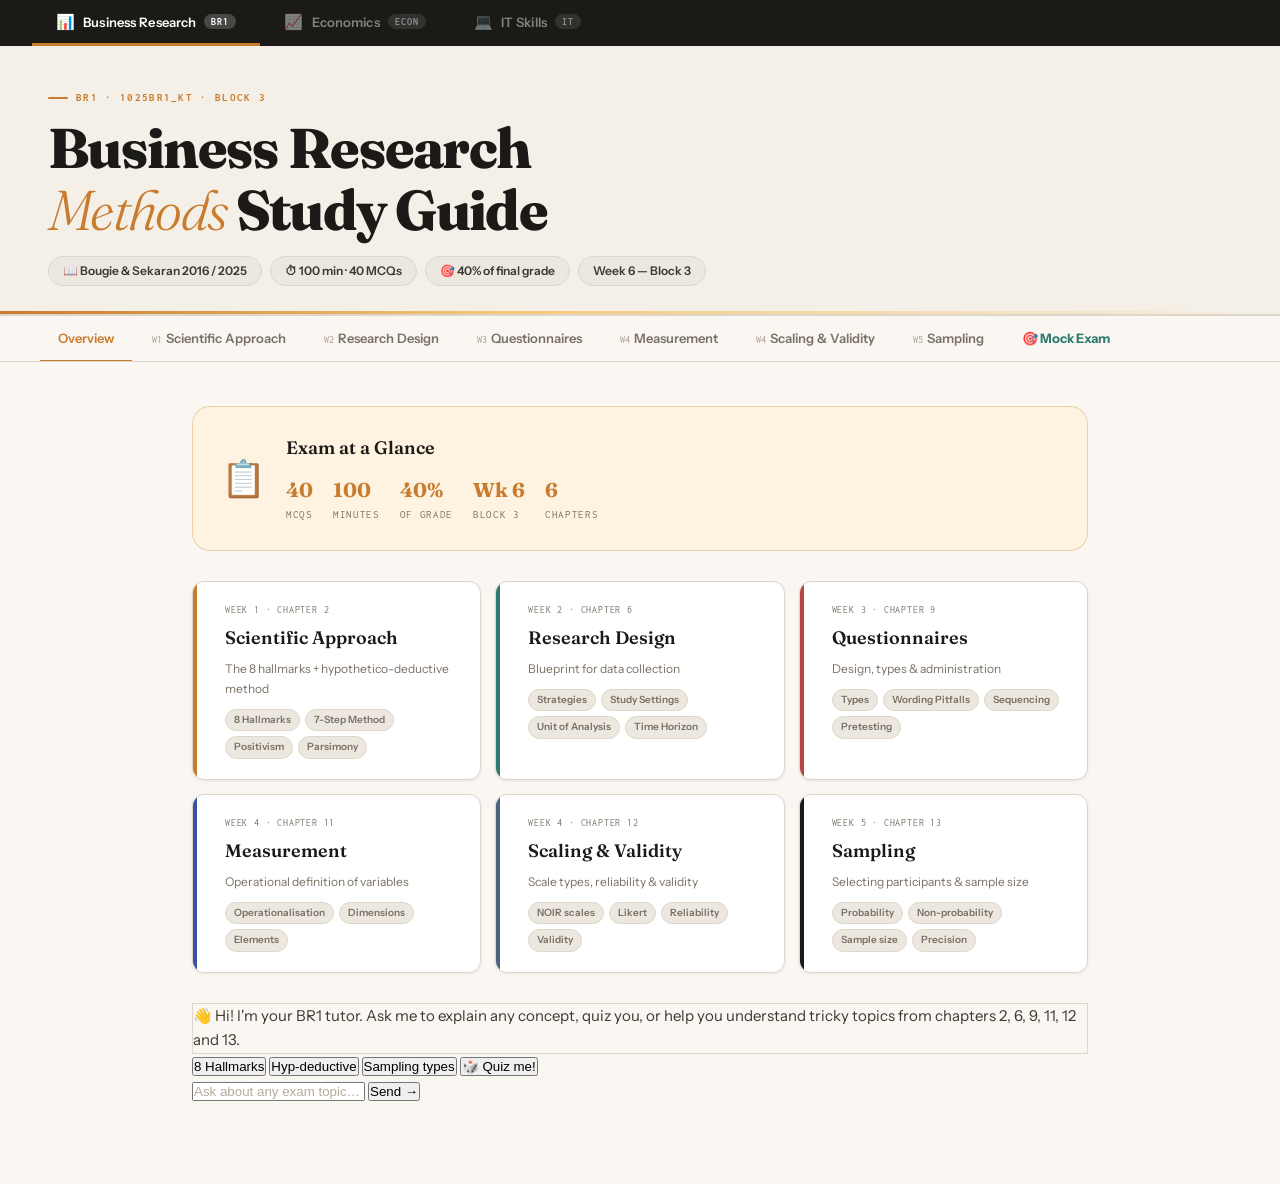
==== commit 6b5ecfc7: "IT" ====
--- a/index.html
+++ b/index.html
@@ -23,6 +23,11 @@
     <span class="subject-name">Economics</span>
     <span class="subject-code">ECON</span>
   </button>
+  <button class="subject-btn" id="subj-it" onclick="switchSubject('it')">
+    <span class="subject-icon">💻</span>
+    <span class="subject-name">IT Skills</span>
+    <span class="subject-code">IT</span>
+  </button>
 </div>
 
 <!-- ══ BR1 HEADER ══ -->
@@ -59,6 +64,17 @@
   <button class="nav-btn" onclick="showPanel('ch13')"><span class="nav-week">W5</span>Sampling</button>
   <button class="nav-btn exam-btn" onclick="showPanel('mockexam')">🎯 Mock Exam</button>
 </nav>
+
+<!-- ══ IT HEADER ══ -->
+<header class="site-header it-header" id="header-it" style="display:none">
+  <div class="header-eyebrow" style="color:#378ADD">── IT · Excel · Access · Power BI</div>
+  <h1><em>IT Skills</em><br>Study Guide</h1>
+  <div class="header-pills">
+    <span class="header-pill">💻 Excel · Access · Power BI</span>
+    <span class="header-pill">📊 AMSIB IT Module</span>
+    <span class="header-pill">🎯 4 Chapters</span>
+  </div>
+</header>
 
 <!-- ══ ECON SUB-NAV ══ -->
 <nav class="site-nav econ-subnav" id="subnav-econ" style="display:none">
@@ -1106,6 +1122,478 @@
 </main><!-- end ECON main -->
 
 <!-- ══════════════════════════════════════════
+     IT PANELS
+══════════════════════════════════════════ -->
+<main class="main it-main" id="it-main" style="display:none">
+
+<style>
+#it-main {
+  --font-sans: 'Instrument Sans', sans-serif;
+  --font-mono: 'Inconsolata', monospace;
+  --color-text-primary: var(--ink);
+  --color-text-secondary: var(--ink-mute);
+  --color-background-primary: var(--cream);
+  --color-background-secondary: var(--warm-100);
+  --color-background-tertiary: var(--warm-200);
+  --color-border-primary: var(--warm-400);
+  --color-border-secondary: var(--warm-200);
+  --color-border-tertiary: var(--warm-100);
+  --border-radius-lg: var(--radius-lg);
+  --border-radius-md: var(--radius);
+}
+#it-main .nav{display:flex;gap:6px;flex-wrap:wrap;padding:1.25rem 0 1rem}
+#it-main .nav button{padding:6px 14px;border-radius:20px;border:0.5px solid var(--color-border-secondary);background:var(--color-background-secondary);color:var(--color-text-secondary);font-size:13px;cursor:pointer;transition:all 0.15s}
+#it-main .nav button.active{background:var(--color-background-tertiary);color:var(--color-text-primary);border-color:var(--color-border-primary);font-weight:500}
+#it-main .page{display:none}
+#it-main .page.active{display:block}
+#it-main h2{font-size:18px;font-weight:500;margin-bottom:0.75rem}
+#it-main h3{font-size:15px;font-weight:500;margin:1.25rem 0 0.5rem;color:var(--color-text-primary)}
+#it-main h4{font-size:14px;font-weight:500;margin:1rem 0 0.35rem}
+#it-main p{font-size:14px;line-height:1.7;color:var(--color-text-secondary);margin-bottom:0.6rem}
+#it-main .card{background:var(--color-background-primary);border:0.5px solid var(--color-border-tertiary);border-radius:var(--border-radius-lg);padding:1rem 1.25rem;margin-bottom:1rem}
+#it-main .formula{background:var(--color-background-secondary);border-left:3px solid #378ADD;border-radius:0 var(--border-radius-md) var(--border-radius-md) 0;padding:0.55rem 1rem;font-family:var(--font-mono);font-size:13px;color:var(--color-text-primary);margin:0.4rem 0 0.75rem;white-space:pre-wrap}
+#it-main .badge{display:inline-block;padding:2px 8px;border-radius:4px;font-size:12px;font-weight:500}
+#it-main .b-blue{background:#E6F1FB;color:#0C447C}
+#it-main .b-green{background:#EAF3DE;color:#27500A}
+#it-main .b-amber{background:#FAEEDA;color:#633806}
+#it-main .b-purple{background:#EEEDFE;color:#3C3489}
+#it-main .b-teal{background:#E1F5EE;color:#085041}
+#it-main .b-red{background:#FCEBEB;color:#791F1F}
+#it-main .tip{background:#EAF3DE;border-radius:var(--border-radius-md);padding:0.65rem 1rem;margin:0.65rem 0;font-size:13px;color:#27500A}
+#it-main .warn{background:#FAEEDA;border-radius:var(--border-radius-md);padding:0.65rem 1rem;margin:0.65rem 0;font-size:13px;color:#633806}
+#it-main .info{background:#E6F1FB;border-radius:var(--border-radius-md);padding:0.65rem 1rem;margin:0.65rem 0;font-size:13px;color:#0C447C}
+#it-main table{width:100%;font-size:13px;border-collapse:collapse;margin:0.5rem 0}
+#it-main th{text-align:left;padding:6px 8px;font-weight:500;background:var(--color-background-secondary);color:var(--color-text-secondary)}
+#it-main td{padding:6px 8px;border-top:0.5px solid var(--color-border-tertiary);color:var(--color-text-primary);vertical-align:top}
+#it-main .two-col{display:grid;grid-template-columns:1fr 1fr;gap:10px}
+#it-main .road{display:flex;gap:0;margin:0.75rem 0 1rem;flex-wrap:wrap}
+#it-main .road-step{background:var(--color-background-secondary);border:0.5px solid var(--color-border-tertiary);padding:8px 14px;font-size:13px;position:relative;flex:1;text-align:center;min-width:80px}
+#it-main .road-step:not(:last-child)::after{content:'→';position:absolute;right:-10px;top:50%;transform:translateY(-50%);color:var(--color-text-secondary);font-size:12px;z-index:1}
+#it-main .road-step.done{background:#EAF3DE;border-color:#639922;color:#27500A}
+#it-main .road-step.current{background:#E6F1FB;border-color:#378ADD;color:#0C447C;font-weight:500}
+#it-main .q-q{font-size:14px;font-weight:500;margin-bottom:10px}
+#it-main .q-opts button{display:block;width:100%;text-align:left;padding:8px 12px;margin-bottom:5px;border-radius:var(--border-radius-md);border:0.5px solid var(--color-border-secondary);background:var(--color-background-primary);color:var(--color-text-primary);font-size:13px;cursor:pointer}
+#it-main .q-opts button:hover{background:var(--color-background-secondary)}
+#it-main .q-opts button.correct{background:#EAF3DE;border-color:#639922;color:#27500A}
+#it-main .q-opts button.wrong{background:#FCEBEB;border-color:#A32D2D;color:#791F1F}
+#it-main .fb{font-size:13px;padding:8px 12px;border-radius:var(--border-radius-md);margin-top:6px;display:none}
+#it-main .fb.show{display:block}
+#it-main .fb.good{background:#EAF3DE;color:#27500A}
+#it-main .fb.bad{background:#FCEBEB;color:#791F1F}
+#it-main .chapters-grid{display:grid;grid-template-columns:repeat(auto-fit,minmax(140px,1fr));gap:10px;margin:0.75rem 0}
+#it-main .ch-card{background:var(--color-background-primary);border:0.5px solid var(--color-border-tertiary);border-radius:var(--border-radius-lg);padding:0.85rem 1rem;cursor:pointer;transition:all 0.15s}
+#it-main .ch-card:hover{background:var(--color-background-secondary)}
+#it-main .ch-num{font-size:11px;color:var(--color-text-secondary);margin-bottom:4px}
+#it-main .ch-title{font-size:13px;font-weight:500}
+#it-main .progress-bar{height:6px;background:var(--color-background-secondary);border-radius:3px;margin-bottom:1rem;overflow:hidden}
+#it-main .progress-fill{height:100%;background:#378ADD;border-radius:3px;transition:width 0.3s}
+</style>
+
+<h2 class="sr-only">IT module study guide covering Excel basics, advanced Excel, MS Access, and Power BI based on the AMSIB syllabus</h2>
+
+<div class="nav">
+  <button class="active" onclick="itTab('overview')">Overview</button>
+  <button onclick="itTab('excel1')">Excel basics</button>
+  <button onclick="itTab('excel2')">Advanced Excel</button>
+  <button onclick="itTab('access')">MS Access</button>
+  <button onclick="itTab('powerbi')">Power BI</button>
+  <button onclick="itTab('quiz')">Quiz</button>
+</div>
+
+<div class="page active" id="p-overview">
+  <h2>Your IT module at a glance</h2>
+  <p>This module covers 4 tools. Here's the full roadmap from basics to exam-ready:</p>
+  <div class="road">
+    <div class="road-step done">Excel basics<br><span style="font-size:11px;color:inherit">Ch. 1</span></div>
+    <div class="road-step current">Advanced Excel<br><span style="font-size:11px;color:inherit">Ch. 2</span></div>
+    <div class="road-step">MS Access<br><span style="font-size:11px;color:inherit">Ch. 3</span></div>
+    <div class="road-step">Power BI<br><span style="font-size:11px;color:inherit">Ch. 4</span></div>
+  </div>
+
+  <div class="chapters-grid">
+    <div class="ch-card" onclick="itTab('excel1')">
+      <div class="ch-num">Chapter 1</div>
+      <div class="ch-title">Excel basics</div>
+      <p style="font-size:12px;margin-top:4px;margin-bottom:0">Formulas, dollar signs, charts, functions like SUM, AVERAGE, IF</p>
+    </div>
+    <div class="ch-card" onclick="itTab('excel2')">
+      <div class="ch-num">Chapter 2</div>
+      <div class="ch-title">Advanced Excel</div>
+      <p style="font-size:12px;margin-top:4px;margin-bottom:0">Data validation, pivot tables, VLOOKUP, HLOOKUP, XLOOKUP, conditional formatting</p>
+    </div>
+    <div class="ch-card" onclick="itTab('access')">
+      <div class="ch-num">Chapter 3</div>
+      <div class="ch-title">MS Access</div>
+      <p style="font-size:12px;margin-top:4px;margin-bottom:0">Databases, tables, primary keys, queries, forms, reports, relationships</p>
+    </div>
+    <div class="ch-card" onclick="itTab('powerbi')">
+      <div class="ch-num">Chapter 4</div>
+      <div class="ch-title">Power BI</div>
+      <p style="font-size:12px;margin-top:4px;margin-bottom:0">Loading data, building visuals, cleaning data, slicers, drilling</p>
+    </div>
+  </div>
+
+  <div class="info">📌 Your exam uses Windows-based computers at AMSIB. If you normally use Mac, make sure you practise on a Windows machine beforehand.</div>
+
+  <h3>Key exam rules (applies to all mock assignments)</h3>
+  <div class="card">
+    <table>
+      <tr><th>Rule</th><th>Detail</th></tr>
+      <tr><td><span class="badge b-red">No numbers in formulas</span></td><td>All values must come from cell references, never typed directly into a formula (e.g. <code>=B3*0.21</code> is wrong; use a cell reference for 0.21)</td></tr>
+      <tr><td><span class="badge b-amber">Minimum dollar signs</span></td><td>Only lock ($) what actually needs to stay fixed when copied. Over-using $ costs points. Under-using $ also costs points.</td></tr>
+      <tr><td><span class="badge b-blue">Use functions</span></td><td>Where a function exists (SUM, AVERAGE, COUNTIF...) use it — don't manually add cells together</td></tr>
+      <tr><td><span class="badge b-purple">No internet / AI</span></td><td>You may use the syllabus and Excel Help during the exam, but not the internet or AI</td></tr>
+    </table>
+  </div>
+</div>
+
+<div class="page" id="p-excel1">
+  <h2>Chapter 1: Excel basics</h2>
+
+  <div class="card">
+    <h3>The golden rule: never type numbers in formulas</h3>
+    <p>Every number (VAT rate, bonus %, monthly payment) must live in its own cell. Your formula references that cell. That way, changing one cell updates everything automatically.</p>
+    <div class="two-col">
+      <div>
+        <p style="font-size:12px;color:#A32D2D;font-weight:500">Wrong:</p>
+        <div class="formula">=D1*0.21</div>
+      </div>
+      <div>
+        <p style="font-size:12px;color:#27500A;font-weight:500">Correct:</p>
+        <div class="formula">=D1*D2</div>
+      </div>
+    </div>
+    <p>Where D2 contains 0.21. If the VAT changes, you only update D2 — all formulas recalculate automatically.</p>
+  </div>
+
+  <div class="card">
+    <h3>Cell references: relative vs absolute</h3>
+    <p>When you copy a formula, Excel shifts all references automatically. This is called a <strong>relative reference</strong>.</p>
+    <div class="formula">=A2*B2  →  copied to row 3 becomes  =A3*B3</div>
+    <p>If you need a reference to stay fixed, add a <code>$</code> sign. Press <strong>F4</strong> to cycle through all four options:</p>
+    <table>
+      <tr><th>Syntax</th><th>What's locked</th><th>When to use it</th></tr>
+      <tr><td><code>A1</code></td><td>Nothing</td><td>Standard row-by-row calculations</td></tr>
+      <tr><td><code>$A1</code></td><td>Column only</td><td>Column stays fixed, rows vary</td></tr>
+      <tr><td><code>A$1</code></td><td>Row only</td><td>Row stays fixed, columns vary</td></tr>
+      <tr><td><code>$A$1</code></td><td>Both</td><td>One fixed value used everywhere (e.g. VAT rate)</td></tr>
+    </table>
+    <div class="warn">⚠️ Only use $ when the formula will be copied AND the reference must not shift. Adding unnecessary $ loses points on the exam.</div>
+  </div>
+
+  <div class="card">
+    <h3>Referencing another sheet</h3>
+    <div class="formula">='SheetName'!CellAddress</div>
+    <p>Example: pull cell B1 from the Input sheet:</p>
+    <div class="formula">='Input'!B1</div>
+    <p>Or combine with locking:</p>
+    <div class="formula">='Rates'!$C$9</div>
+    <div class="tip">💡 Easiest method: start your formula, then click the other sheet tab and click the cell. Excel writes the reference for you.</div>
+  </div>
+
+  <div class="card">
+    <h3>Key functions — Chapter 1</h3>
+    <table>
+      <tr><th>Function</th><th>What it returns</th></tr>
+      <tr><td><code>=SUM(A1:A10)</code></td><td>Total of a range</td></tr>
+      <tr><td><code>=AVERAGE(A1:A10)</code></td><td>Mean of a range</td></tr>
+      <tr><td><code>=COUNT(A1:A10)</code></td><td>Number of non-blank cells</td></tr>
+      <tr><td><code>=MAX(A1:A10)</code></td><td>Highest value</td></tr>
+      <tr><td><code>=MIN(A1:A10)</code></td><td>Lowest value</td></tr>
+      <tr><td><code>=COUNTIF(A1:A10;">=5.5")</code></td><td>Count cells meeting a condition</td></tr>
+      <tr><td><code>=SUMIF(A1:A10;">=5.5")</code></td><td>Sum cells meeting a condition</td></tr>
+      <tr><td><code>=TODAY()</code></td><td>Today's date (updates automatically)</td></tr>
+      <tr><td><code>=WEEKDAY(A1;2)</code></td><td>Day of week (2 = Mon=1 through Sun=7)</td></tr>
+      <tr><td><code>=ABS(A1)</code></td><td>Absolute value (removes minus sign)</td></tr>
+      <tr><td><code>=INT(A1)</code></td><td>Round down to whole number</td></tr>
+    </table>
+  </div>
+
+  <div class="card">
+    <h3>Charts</h3>
+    <p>Select your data range → Insert → Line Chart or Bar Chart. Key steps after inserting:</p>
+    <p>Add a title via Chart Design → Add Chart Element → Chart Title. Label axes via Chart Design → Add Chart Element → Axis Titles. The exam may ask you to match a specific chart style exactly.</p>
+  </div>
+</div>
+
+<div class="page" id="p-excel2">
+  <h2>Chapter 2: Advanced Excel</h2>
+
+  <div class="card">
+    <h3>Data validation — controlling what gets entered</h3>
+    <p>Two main types used in your exam:</p>
+    <h4><span class="badge b-blue">Dropdown list</span></h4>
+    <p>Data → Data Validation → List → set source to a cell range (e.g. <code>=CustomerData!$A$2:$A$26</code>). You can also add an input message and an error alert.</p>
+    <h4><span class="badge b-blue">Restricted number input</span></h4>
+    <p>Data → Data Validation → Whole Number → Between → set min/max. Add an input message ("Enter a value between 1 and 10") and error alert.</p>
+  </div>
+
+  <div class="card">
+    <h3>Conditional formatting</h3>
+    <p>Home → Conditional Formatting → Highlight Cell Rules. You can colour cells based on value, text match, date, etc. Useful for making patterns visible at a glance — e.g. red for overdue invoices, green for paid.</p>
+    <div class="tip">For the exam: make sure your formatting rules reference cell addresses (not hardcoded numbers) so they update if the threshold changes.</div>
+  </div>
+
+  <div class="card">
+    <h3>IF function</h3>
+    <div class="formula">=IF(condition; value_if_true; value_if_false)</div>
+    <p>Example — pass/fail based on a grade:</p>
+    <div class="formula">=IF(E2>=C$12; B$13; B$14)</div>
+    <p>You can nest IF inside IF for multiple conditions, or combine with AND/OR:</p>
+    <div class="formula">=IF(AND(B3>=4; B3&lt;=16); "school age"; "not school age")</div>
+    <div class="formula">=IF(OR(C3="blue"; C3="white"); $H$3; $H$4)</div>
+  </div>
+
+  <div class="card">
+    <h3>VLOOKUP</h3>
+    <div class="formula">=VLOOKUP(lookup_value; table_array; col_index; range_lookup)</div>
+    <table>
+      <tr><th>Argument</th><th>Meaning</th></tr>
+      <tr><td>lookup_value</td><td>What you're searching for</td></tr>
+      <tr><td>table_array</td><td>The table to search in (lock with $ when copying)</td></tr>
+      <tr><td>col_index</td><td>Which column to return (1 = first column of table)</td></tr>
+      <tr><td>range_lookup</td><td>FALSE = exact match | TRUE = approximate (for ranges)</td></tr>
+    </table>
+    <div class="tip">Use FALSE for names, codes, text. Use TRUE only for numeric ranges where the value falls between two boundaries (e.g. date ranges, age bands, star table).</div>
+  </div>
+
+  <div class="card">
+    <h3>HLOOKUP</h3>
+    <div class="formula">=HLOOKUP(lookup_value; table_array; row_index; range_lookup)</div>
+    <p>Same as VLOOKUP but searches across a row instead of down a column. Use it when your table is horizontal (headers in a row, data below).</p>
+    <p>Example — look up account type rate from a horizontal rates table:</p>
+    <div class="formula">=HLOOKUP(E3; Rates!B11:C12; 2; 0)</div>
+  </div>
+
+  <div class="card">
+    <h3>Nested VLOOKUP (the trickiest one)</h3>
+    <p>Use one VLOOKUP inside another when you need a two-step lookup — first get an intermediate value, then use it to find the final answer.</p>
+    <div class="formula">=VLOOKUP(VLOOKUP(B3; CustomerData!A:E; 3; FALSE); Rates!B2:E7; 4; TRUE)</div>
+    <p>Inner lookup gets the opening date. Outer lookup uses that date to find the star colour.</p>
+  </div>
+
+  <div class="card">
+    <h3>XLOOKUP (newer, more flexible)</h3>
+    <div class="formula">=XLOOKUP(lookup_value; lookup_array; return_array; "not found")</div>
+    <p>Advantages over VLOOKUP: can search left/right, returns multiple columns, defaults to exact match, has a built-in "not found" message, doesn't break if you insert columns.</p>
+    <div class="formula">=XLOOKUP(F1; C3:C7; A3:B7; "no department in this city")</div>
+    <div class="warn">⚠️ XLOOKUP only works in newer Excel versions. Stick to VLOOKUP/HLOOKUP unless explicitly asked for XLOOKUP.</div>
+  </div>
+
+  <div class="card">
+    <h3>Pivot tables</h3>
+    <p>Select your data range → Insert → PivotTable → New Worksheet. Then drag fields into:</p>
+    <table>
+      <tr><th>Area</th><th>What to put there</th></tr>
+      <tr><td>Rows</td><td>What you want as row labels (e.g. Category, Name)</td></tr>
+      <tr><td>Columns</td><td>What you want as column headers (e.g. Quarter, Month)</td></tr>
+      <tr><td>Values</td><td>What to calculate (e.g. Sum of Amount, Average of Balance, Count)</td></tr>
+      <tr><td>Filters</td><td>What to filter the whole table by (e.g. Year, Region)</td></tr>
+    </table>
+    <div class="tip">Right-click the Values field → Value Field Settings to change Sum to Average, Count, % of Column Total, etc.</div>
+  </div>
+</div>
+
+<div class="page" id="p-access">
+  <h2>Chapter 3: MS Access</h2>
+
+  <div class="card">
+    <h3>What is a database?</h3>
+    <p>An organised collection of data structured into tables. Unlike Excel (one sheet of data), a database links multiple related tables together.</p>
+    <table>
+      <tr><th>Term</th><th>Meaning</th><th>Example</th></tr>
+      <tr><td>Field</td><td>A column — one piece of info</td><td>CustomerName, Balance</td></tr>
+      <tr><td>Record</td><td>A row — one complete entry</td><td>One customer's full details</td></tr>
+      <tr><td>Table</td><td>All records for one entity</td><td>Customers, Orders, Products</td></tr>
+      <tr><td>Primary key</td><td>A unique identifier per record</td><td>StudentNumber, CustomerID</td></tr>
+    </table>
+  </div>
+
+  <div class="card">
+    <h3>Primary key</h3>
+    <p>Every table needs a primary key — a field (or combination of fields) that uniquely identifies each record. No two records can have the same primary key value.</p>
+    <div class="tip">Example: your student number at AMSIB is a primary key. No other student has the same number, so it uniquely identifies you in the database.</div>
+  </div>
+
+  <div class="card">
+    <h3>Relationships between tables</h3>
+    <p>Tables are linked via a shared field. The primary key of one table appears as a foreign key in another. This avoids storing the same data in multiple places.</p>
+    <p>Two integrity rules to know:</p>
+    <p><span class="badge b-blue">Rule 1</span> A primary key field cannot be empty (null).</p>
+    <p><span class="badge b-blue">Rule 2 — Referential integrity</span> A foreign key must either match an existing primary key in the related table, or be empty. You cannot add a record that refers to a non-existent parent record.</p>
+  </div>
+
+  <div class="card">
+    <h3>Queries — retrieving data</h3>
+    <p>A query retrieves specific records based on criteria you set. Key query types:</p>
+    <table>
+      <tr><th>Type</th><th>What it does</th><th>Example criteria</th></tr>
+      <tr><td>Projection</td><td>Show only certain fields</td><td>Select only Name and City</td></tr>
+      <tr><td>Selection</td><td>Filter by condition</td><td>Balance &gt; 1000</td></tr>
+      <tr><td>Wildcard</td><td>Partial text match</td><td>Like "A*" (starts with A)</td></tr>
+      <tr><td>Date criteria</td><td>Filter by date</td><td>Between #1/1/2020# And #12/31/2020#</td></tr>
+      <tr><td>AND</td><td>Both conditions must be true</td><td>City = "Amsterdam" AND Balance &gt; 500</td></tr>
+      <tr><td>OR</td><td>Either condition can be true</td><td>City = "Amsterdam" OR City = "Rotterdam"</td></tr>
+      <tr><td>Parameter</td><td>Asks for input when run</td><td>[Enter customer name:]</td></tr>
+    </table>
+    <div class="tip">In the criteria grid: AND conditions go on the same row. OR conditions go on separate rows.</div>
+  </div>
+
+  <div class="card">
+    <h3>Forms</h3>
+    <p>A form is a user-friendly interface for entering data into a table. Instead of working directly in the raw table, a form displays one record at a time in a clean layout. Create via: Create → Form.</p>
+  </div>
+
+  <div class="card">
+    <h3>Reports</h3>
+    <p>A report formats data for printing or presenting. Create via: Create → Report Wizard. You can group records, add totals/averages, and choose the layout. Reports are read-only — you cannot edit data in a report.</p>
+  </div>
+
+  <div class="card">
+    <h3>SQL basics</h3>
+    <p>Access queries work in SQL behind the scenes. You can switch to SQL view to see or write the query directly.</p>
+    <div class="formula">SELECT CustomerName, Balance FROM Customers WHERE Balance &gt; 1000 ORDER BY Balance DESC;</div>
+    <p>Key words: SELECT (what fields), FROM (which table), WHERE (condition), ORDER BY (sort), GROUP BY (for aggregation).</p>
+  </div>
+</div>
+
+<div class="page" id="p-powerbi">
+  <h2>Chapter 4: Power BI</h2>
+
+  <div class="card">
+    <h3>What is Power BI?</h3>
+    <p>Power BI is Microsoft's data visualisation tool. You connect it to data sources (Excel, CSV, databases), clean/transform the data, and then build interactive visual dashboards.</p>
+    <p>Three main areas of the interface:</p>
+    <table>
+      <tr><th>Area</th><th>What it does</th></tr>
+      <tr><td>Report view</td><td>Where you build visuals (charts, tables, maps, cards)</td></tr>
+      <tr><td>Data view</td><td>See your raw data and check what was loaded</td></tr>
+      <tr><td>Model view</td><td>See and manage relationships between tables</td></tr>
+    </table>
+  </div>
+
+  <div class="card">
+    <h3>Loading and cleaning data (Power Query)</h3>
+    <p>When you load data, Power BI opens Power Query editor for cleaning. Key transformations:</p>
+    <table>
+      <tr><th>Action</th><th>When to use it</th></tr>
+      <tr><td>Remove errors</td><td>Data has invalid values in some rows</td></tr>
+      <tr><td>Change data type</td><td>A number column loaded as text</td></tr>
+      <tr><td>Split column</td><td>One column contains first and last name together</td></tr>
+      <tr><td>Remove duplicates</td><td>Same row appears more than once</td></tr>
+      <tr><td>Filter rows</td><td>Exclude records you don't need</td></tr>
+      <tr><td>Rename column</td><td>Make column names clearer</td></tr>
+    </table>
+    <div class="tip">Always click "Close and Apply" after making changes in Power Query to push the cleaned data into your report.</div>
+  </div>
+
+  <div class="card">
+    <h3>Building visuals</h3>
+    <p>Click a visual type in the Visualizations pane (bar chart, line chart, pie, card, table, map), then drag fields from the Fields pane into the visual's field wells (Axis, Values, Legend, etc.).</p>
+    <p>Common visuals in the exercises:</p>
+    <table>
+      <tr><th>Visual</th><th>Best for</th></tr>
+      <tr><td>Bar / Column chart</td><td>Comparing categories</td></tr>
+      <tr><td>Line chart</td><td>Trends over time</td></tr>
+      <tr><td>Card</td><td>Single key number (total revenue, count)</td></tr>
+      <tr><td>Table / Matrix</td><td>Detailed breakdown with rows and columns</td></tr>
+      <tr><td>Pie / Donut</td><td>Proportions of a whole</td></tr>
+      <tr><td>Map</td><td>Geographic data</td></tr>
+    </table>
+  </div>
+
+  <div class="card">
+    <h3>Slicers</h3>
+    <p>A slicer is a filter button on the canvas. Add one via the Slicer visual type, then drag a field (e.g. Year, Category, Region) into it. Clicking values in the slicer filters all other visuals on the page simultaneously.</p>
+    <div class="tip">Slicers are one of the most commonly tested features. Know how to add one and link it to other visuals.</div>
+  </div>
+
+  <div class="card">
+    <h3>Drilling</h3>
+    <p>If your visual has a hierarchy (e.g. Year → Quarter → Month), you can drill down by clicking the drill arrow or double-clicking a data point. This lets users explore from a high-level summary down to details without a separate page.</p>
+  </div>
+
+  <div class="card">
+    <h3>The Jacobs Plants exercises (from your syllabus)</h3>
+    <p>Your exercises use a fictional garden centre dataset. The progression is:</p>
+    <p>1. Load the data → 2. Build basic visuals → 3. Clean data with errors → 4. Transform data and rebuild visuals → 5. Add drilling → 6. Add slicers.</p>
+    <div class="info">📌 You'll need to download the exercise files from Brightspace (Jacobs Plants, Financials, Customers, Interior Shop, Contoso) to practise these.</div>
+  </div>
+</div>
+
+<div class="page" id="p-quiz">
+  <h2>Test yourself</h2>
+  <p style="margin-bottom:1rem">Questions drawn from all four chapters of your syllabus.</p>
+  <div id="it-quiz-wrap"></div>
+</div>
+
+<script>
+function itTab(id){
+  document.querySelectorAll('#it-main .page').forEach(p=>p.classList.remove('active'));
+  document.querySelectorAll('#it-main .nav button').forEach(b=>b.classList.remove('active'));
+  document.getElementById('p-'+id).classList.add('active');
+  const tabs=['overview','excel1','excel2','access','powerbi','quiz'];
+  document.querySelectorAll('#it-main .nav button')[tabs.indexOf(id)].classList.add('active');
+  if(id==='quiz') initITQuiz();
+}
+
+const itAllQ=[
+  {q:"You write =B2*C7 and copy it down to row 3. What does C7 become?",opts:["C7 (unchanged)","C8","$C$7","It causes an error"],c:1,exp:"Without $, both row and column shift when you copy. C7 becomes C8 in row 3. You need $C$7 to lock it."},
+  {q:"What does FALSE mean as the last argument in VLOOKUP?",opts:["Approximate match","Exact match","Case-sensitive match","Sort descending"],c:1,exp:"FALSE = exact match. TRUE = approximate (for numeric ranges). For names and codes always use FALSE."},
+  {q:"When would you use HLOOKUP instead of VLOOKUP?",opts:["When the table is very large","When you want an exact match","When your lookup table is horizontal (headers in a row)","When searching multiple sheets"],c:2,exp:"HLOOKUP searches across a row (horizontal). VLOOKUP searches down a column (vertical). Use HLOOKUP when your table has headers in a row with data in rows below."},
+  {q:"In MS Access, what is a primary key?",opts:["The first field in every table","A field that uniquely identifies each record","The table's password","A required field"],c:1,exp:"A primary key uniquely identifies each record. No two records can share the same primary key. Example: your student number at AMSIB."},
+  {q:"In a query, you put two conditions on the SAME row in the criteria grid. What does that mean?",opts:["OR — either condition must be true","AND — both conditions must be true","The conditions are unrelated","It filters by two tables"],c:1,exp:"In Access queries, conditions on the same row = AND (both must be true). Conditions on separate rows = OR (either can be true)."},
+  {q:"In Power BI, what does a slicer do?",opts:["Removes duplicate rows from data","Filters all visuals on the page when you click a value","Splits one column into multiple columns","Creates a hierarchy for drilling"],c:1,exp:"A slicer is an interactive filter on the canvas. Clicking a value (e.g. 'Q1' or 'Netherlands') filters all other visuals on that page simultaneously."},
+  {q:"You need to lock only the row of cell B4 (not the column). What do you write?",opts:["$B$4","$B4","B$4","B4"],c:2,exp:"B$4 locks row 4 (the number after $). The column B can still shift when copied sideways. $B4 locks the column; $B$4 locks both."},
+  {q:"The exam says 'formulas may not contain numbers.' Which formula is correct?",opts:["=D1*0.21","=D1*D2 where D2 contains 0.21","=0.21*D1","Both A and C"],c:1,exp:"Typing 0.21 directly in the formula breaks the rule. The number must be in a cell (D2), and your formula references that cell: =D1*D2."},
+  {q:"In Power BI Power Query, what should you do after cleaning data?",opts:["Save the .pbix file","Click Close and Apply","Refresh the report","Delete the original data"],c:1,exp:"Close and Apply pushes the transformed data from Power Query into your report. Without it your cleaning changes don't take effect."},
+  {q:"A nested VLOOKUP =VLOOKUP(VLOOKUP(B3;A:E;3;FALSE);Rates!B2:F7;4;TRUE) — what does the inner VLOOKUP return?",opts:["The star colour","The account type","The opening date (column 3)","The balance"],c:2,exp:"The inner VLOOKUP looks up B3 in columns A:E and returns column 3, which is the opening date. The outer VLOOKUP then uses that date to find the star colour in the Rates table."}
+];
+
+let itQi=0,itScore=0,itAnswered=false;
+
+function initITQuiz(){
+  itQi=0;itScore=0;itAnswered=false;
+  renderITQ();
+}
+
+function renderITQ(){
+  const w=document.getElementById('it-quiz-wrap');
+  if(itQi>=itAllQ.length){
+    w.innerHTML=`<div class="card" style="text-align:center;padding:2rem"><div style="font-size:36px;font-weight:500">${itScore}/${itAllQ.length}</div><p style="margin-top:0.5rem">${itScore===itAllQ.length?'Perfect — you know it all!':itScore>=7?'Great work. Review the ones you missed.':'Good start — go back through the sections and try again.'}</p><button onclick="initITQuiz()" style="margin-top:1rem">Try again</button></div>`;
+    return;
+  }
+  const q=itAllQ[itQi];
+  w.innerHTML=`<p style="font-size:12px;color:var(--ink-mute);margin-bottom:0.75rem">Question ${itQi+1} of ${itAllQ.length} · Score: ${itScore}</p>
+  <div class="card">
+    <p class="q-q">${q.q}</p>
+    <div class="q-opts">${q.opts.map((o,i)=>`<button onclick="itAns(${i})" id="ito${i}">${o}</button>`).join('')}</div>
+    <div class="fb" id="itfb"></div>
+    <button onclick="itNextQ()" id="itnxt" style="display:none;margin-top:10px">Next →</button>
+  </div>`;
+  itAnswered=false;
+}
+
+function itAns(i){
+  if(itAnswered)return;
+  itAnswered=true;
+  const q=itAllQ[itQi];
+  document.querySelectorAll('#it-quiz-wrap .q-opts button').forEach(b=>b.disabled=true);
+  document.getElementById('ito'+i).classList.add(i===q.c?'correct':'wrong');
+  if(i!==q.c)document.getElementById('ito'+q.c).classList.add('correct');
+  const fb=document.getElementById('itfb');
+  fb.textContent=q.exp;
+  fb.className='fb show '+(i===q.c?'good':'bad');
+  if(i===q.c)itScore++;
+  document.getElementById('itnxt').style.display='inline-block';
+}
+
+function itNextQ(){itQi++;renderITQ();}
+</script>
+
+</main><!-- end IT main -->
+
+<!-- ══════════════════════════════════════════
      SCRIPTS (order matters)
 ══════════════════════════════════════════ -->
 <script src="BR1/data.js"></script>
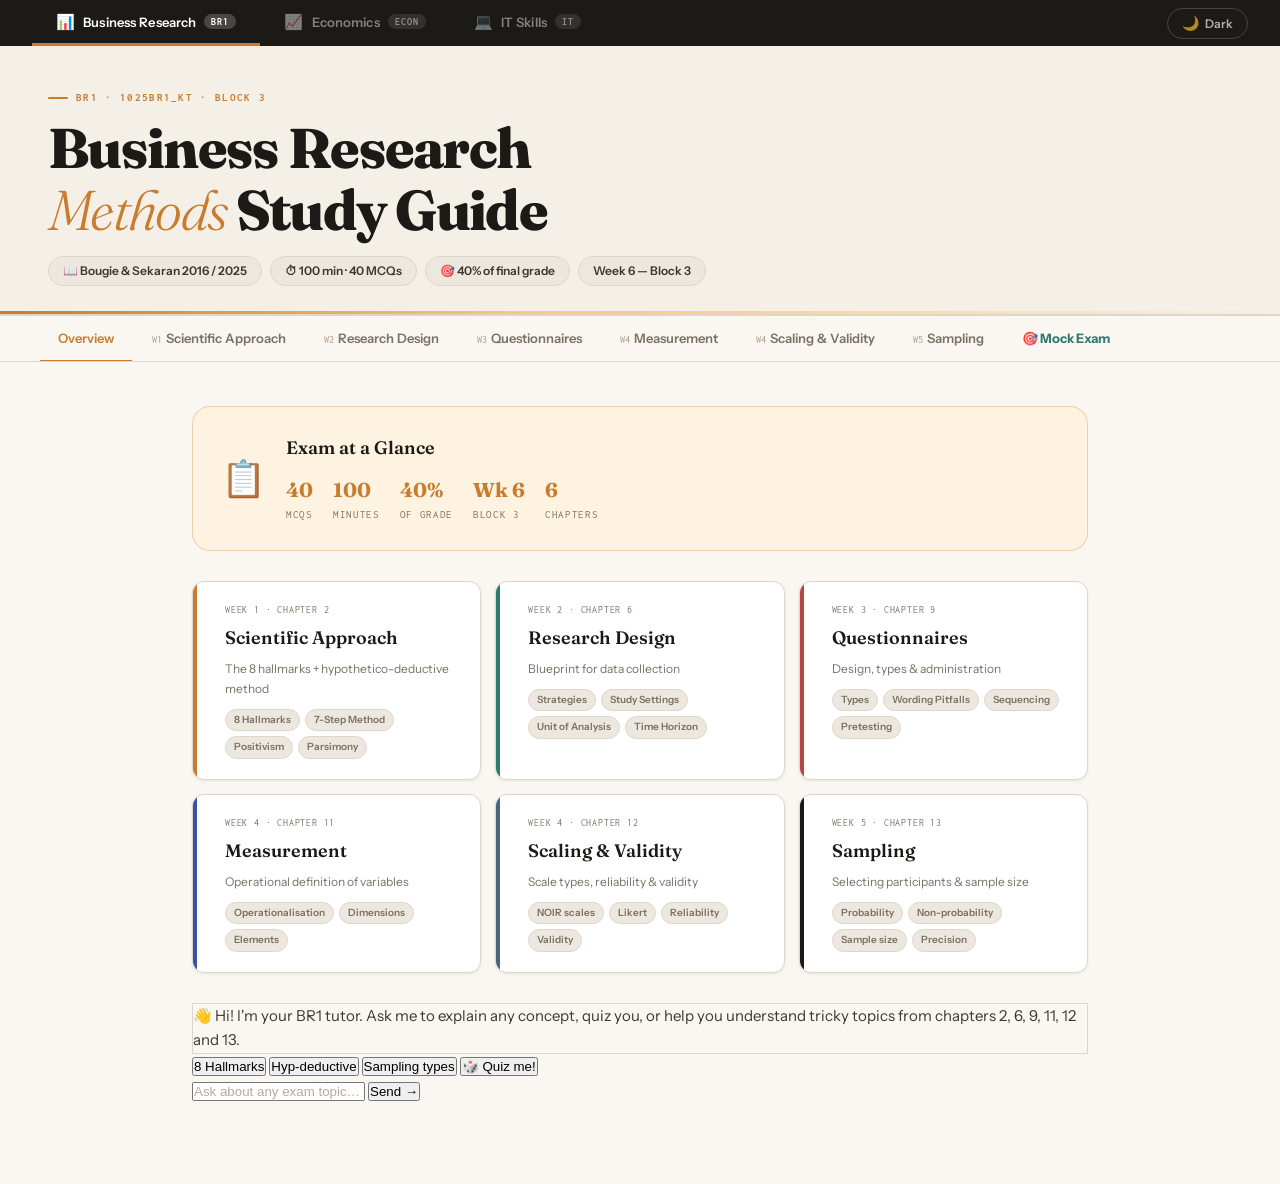
==== commit 16d80dd7: "added dark theme mode to webpage" ====
--- a/index.html
+++ b/index.html
@@ -5,6 +5,7 @@
 <meta name="viewport" content="width=device-width, initial-scale=1.0">
 <title>BR1 — Business Research Methods Study Guide</title>
 <link rel="stylesheet" href="styles.css">
+<script>try{if(localStorage.getItem('sg_theme')==='dark')document.documentElement.setAttribute('data-theme','dark')}catch(e){}</script>
 </head>
 <body>
 
@@ -27,6 +28,10 @@
     <span class="subject-icon">💻</span>
     <span class="subject-name">IT Skills</span>
     <span class="subject-code">IT</span>
+  </button>
+  <button class="dark-toggle" id="dark-toggle-btn" onclick="toggleDarkMode()">
+    <span class="dark-toggle-icon" id="dark-toggle-icon">🌙</span>
+    <span id="dark-toggle-label">Dark</span>
   </button>
 </div>
 
@@ -1172,7 +1177,7 @@
 #it-main .road-step.done{background:#EAF3DE;border-color:#639922;color:#27500A}
 #it-main .road-step.current{background:#E6F1FB;border-color:#378ADD;color:#0C447C;font-weight:500}
 #it-main .q-q{font-size:14px;font-weight:500;margin-bottom:10px}
-#it-main .q-opts button{display:block;width:100%;text-align:left;padding:8px 12px;margin-bottom:5px;border-radius:var(--border-radius-md);border:0.5px solid var(--color-border-secondary);background:var(--color-background-primary);color:var(--color-text-primary);font-size:13px;cursor:pointer}
+#it-main .q-opts button{display:flex;align-items:center;gap:10px;width:100%;text-align:left;padding:8px 12px;margin-bottom:5px;border-radius:var(--border-radius-md);border:0.5px solid var(--color-border-secondary);background:var(--color-background-primary);color:var(--color-text-primary);font-size:13px;cursor:pointer}
 #it-main .q-opts button:hover{background:var(--color-background-secondary)}
 #it-main .q-opts button.correct{background:#EAF3DE;border-color:#639922;color:#27500A}
 #it-main .q-opts button.wrong{background:#FCEBEB;border-color:#A32D2D;color:#791F1F}
@@ -1187,6 +1192,24 @@
 #it-main .ch-title{font-size:13px;font-weight:500}
 #it-main .progress-bar{height:6px;background:var(--color-background-secondary);border-radius:3px;margin-bottom:1rem;overflow:hidden}
 #it-main .progress-fill{height:100%;background:#378ADD;border-radius:3px;transition:width 0.3s}
+#it-main .filter-row{display:flex;gap:6px;flex-wrap:wrap;margin-bottom:1.25rem}
+#it-main .filter-row button{padding:5px 14px;border-radius:20px;border:1px solid #ddd;background:white;color:#666;font-size:12px;cursor:pointer;transition:all 0.15s}
+#it-main .filter-row button.active{background:#1a1a1a;color:white;border-color:#1a1a1a;font-weight:500}
+#it-main .q-meta{font-size:11px;color:#aaa;margin-bottom:10px;display:flex;gap:8px}
+#it-main .q-badge{padding:2px 8px;border-radius:4px;font-weight:500;font-size:11px}
+#it-main .badge-excel{background:#E6F1FB;color:#0C447C}
+#it-main .badge-access{background:#EEEDFE;color:#3C3489}
+#it-main .badge-powerbi{background:#FAEEDA;color:#633806}
+#it-main .q-icon{font-size:16px;min-width:20px;text-align:center;flex-shrink:0;opacity:0;transition:opacity 0.15s}
+#it-main .q-icon.show{opacity:1}
+#it-main .progress-row{display:flex;justify-content:space-between;font-size:12px;color:#888;margin-bottom:6px}
+#it-main .next-btn{display:none;margin-top:10px;padding:8px 20px;border-radius:8px;border:1px solid #ddd;background:white;font-size:13px;font-weight:500;cursor:pointer;transition:background 0.1s}
+#it-main .next-btn:hover{background:#f0f0f0}
+#it-main .it-results{text-align:center;padding:2rem 1rem}
+#it-main .it-results-score{font-size:48px;font-weight:600;margin-bottom:0.5rem}
+#it-main .it-results-msg{font-size:14px;color:#555;margin-bottom:1.25rem}
+#it-main .retry-btn{padding:8px 24px;border-radius:8px;border:1px solid #ddd;background:white;font-size:13px;font-weight:500;cursor:pointer}
+#it-main .retry-btn:hover{background:#f0f0f0}
 </style>
 
 <h2 class="sr-only">IT module study guide covering Excel basics, advanced Excel, MS Access, and Power BI based on the AMSIB syllabus</h2>
@@ -1524,6 +1547,19 @@
 <div class="page" id="p-quiz">
   <h2>Test yourself</h2>
   <p style="margin-bottom:1rem">Questions drawn from all four chapters of your syllabus.</p>
+  <div class="filter-row">
+    <button class="active" onclick="itSetFilter('all',this)">All topics</button>
+    <button onclick="itSetFilter('excel',this)">Excel</button>
+    <button onclick="itSetFilter('access',this)">Access</button>
+    <button onclick="itSetFilter('powerbi',this)">Power BI</button>
+  </div>
+  <div class="progress-row">
+    <span id="it-q-counter">Question 1</span>
+    <span id="it-score-display">Score: 0</span>
+  </div>
+  <div class="progress-bar">
+    <div class="progress-fill" id="it-prog" style="width:0%"></div>
+  </div>
   <div id="it-quiz-wrap"></div>
 </div>
 
@@ -1538,53 +1574,103 @@
 }
 
 const itAllQ=[
-  {q:"You write =B2*C7 and copy it down to row 3. What does C7 become?",opts:["C7 (unchanged)","C8","$C$7","It causes an error"],c:1,exp:"Without $, both row and column shift when you copy. C7 becomes C8 in row 3. You need $C$7 to lock it."},
-  {q:"What does FALSE mean as the last argument in VLOOKUP?",opts:["Approximate match","Exact match","Case-sensitive match","Sort descending"],c:1,exp:"FALSE = exact match. TRUE = approximate (for numeric ranges). For names and codes always use FALSE."},
-  {q:"When would you use HLOOKUP instead of VLOOKUP?",opts:["When the table is very large","When you want an exact match","When your lookup table is horizontal (headers in a row)","When searching multiple sheets"],c:2,exp:"HLOOKUP searches across a row (horizontal). VLOOKUP searches down a column (vertical). Use HLOOKUP when your table has headers in a row with data in rows below."},
-  {q:"In MS Access, what is a primary key?",opts:["The first field in every table","A field that uniquely identifies each record","The table's password","A required field"],c:1,exp:"A primary key uniquely identifies each record. No two records can share the same primary key. Example: your student number at AMSIB."},
-  {q:"In a query, you put two conditions on the SAME row in the criteria grid. What does that mean?",opts:["OR — either condition must be true","AND — both conditions must be true","The conditions are unrelated","It filters by two tables"],c:1,exp:"In Access queries, conditions on the same row = AND (both must be true). Conditions on separate rows = OR (either can be true)."},
-  {q:"In Power BI, what does a slicer do?",opts:["Removes duplicate rows from data","Filters all visuals on the page when you click a value","Splits one column into multiple columns","Creates a hierarchy for drilling"],c:1,exp:"A slicer is an interactive filter on the canvas. Clicking a value (e.g. 'Q1' or 'Netherlands') filters all other visuals on that page simultaneously."},
-  {q:"You need to lock only the row of cell B4 (not the column). What do you write?",opts:["$B$4","$B4","B$4","B4"],c:2,exp:"B$4 locks row 4 (the number after $). The column B can still shift when copied sideways. $B4 locks the column; $B$4 locks both."},
-  {q:"The exam says 'formulas may not contain numbers.' Which formula is correct?",opts:["=D1*0.21","=D1*D2 where D2 contains 0.21","=0.21*D1","Both A and C"],c:1,exp:"Typing 0.21 directly in the formula breaks the rule. The number must be in a cell (D2), and your formula references that cell: =D1*D2."},
-  {q:"In Power BI Power Query, what should you do after cleaning data?",opts:["Save the .pbix file","Click Close and Apply","Refresh the report","Delete the original data"],c:1,exp:"Close and Apply pushes the transformed data from Power Query into your report. Without it your cleaning changes don't take effect."},
-  {q:"A nested VLOOKUP =VLOOKUP(VLOOKUP(B3;A:E;3;FALSE);Rates!B2:F7;4;TRUE) — what does the inner VLOOKUP return?",opts:["The star colour","The account type","The opening date (column 3)","The balance"],c:2,exp:"The inner VLOOKUP looks up B3 in columns A:E and returns column 3, which is the opening date. The outer VLOOKUP then uses that date to find the star colour in the Rates table."}
+  // ── Excel ──
+  {t:'excel',q:'You write =B2*C7 and copy it down to row 3. What does C7 become?',opts:['C7 stays the same','C7 becomes C8','B2 stays the same','Both references stay fixed'],c:1,exp:'Without $, Excel shifts all references when you copy. C7 becomes C8 — pointing to the wrong cell. Use $C$7 or C$7 to lock the row.'},
+  {t:'excel',q:'You need to lock only the row of cell B4. Which is correct?',opts:['$B$4','$B4','B$4','B4'],c:2,exp:'B$4 locks row 4 (the number). The column B can still shift sideways. $B4 locks the column; $B$4 locks both.'},
+  {t:'excel',q:'The exam rule says "no numbers in formulas." Which formula is correct?',opts:['=D1*0.21','=D1*D2 where D2 contains 0.21','=0.21*D1','Both A and C are fine'],c:1,exp:'The number 0.21 must live in a cell (D2). Your formula references D2. Changing the VAT rate only requires updating D2.'},
+  {t:'excel',q:'=TEXTSPLIT(A1;" ") — A1 contains "New York". What is the result?',opts:['"New York" in one cell','An error','Two cells: "New" and "York"','"NewYork" with no space'],c:2,exp:'TEXTSPLIT splits at every space. "New York" becomes "New" in one cell and "York" in the next — a common exam trap.'},
+  {t:'excel',q:'Which function returns the highest value in a range?',opts:['=HIGHEST(A1:A10)','=MAX(A1:A10)','=TOP(A1:A10)','=LARGE(A1:A10,1)'],c:1,exp:'=MAX() returns the largest value in a range. Simple and the most commonly tested.'},
+  {t:'excel',q:'Which function counts cells in a range that are greater than 6?',opts:['=COUNT(D6:D17,">6")','=IF(D6:D17>6,1,0)','=COUNTIF(D6:D17;">6")','=SUM(D6:D17>6)'],c:2,exp:'COUNTIF takes a range and a criteria string. The criteria uses a comparison operator in quotes: ">6".'},
+  {t:'excel',q:'What does =TODAY() return?',opts:['A fixed date from when you created the file',"Today's date — updates every time you open the file",'The current time','The number of days since 1900'],c:1,exp:'=TODAY() is dynamic — it recalculates every time the file is opened, always showing the current date.'},
+  {t:'excel',q:'=WEEKDAY(A1;2) returns 5. What day of the week is it?',opts:['Tuesday','Thursday','Friday','Saturday'],c:2,exp:'With return type 2: 1=Monday … 7=Sunday. So 5 = Friday.'},
+  {t:'excel',q:'What does =INT(7.9) return?',opts:['8','7','7.9','Error'],c:1,exp:'=INT() rounds DOWN regardless of the decimal. INT(7.9) = 7, not 8.'},
+  {t:'excel',q:'You want to add up only cells in A1:A10 that are greater than 100. Which function?',opts:['=COUNTIF(A1:A10;">100")','=SUMIF(A1:A10;">100")','=IF(A1:A10>100;SUM())','=SUM(A1:A10>100)'],c:1,exp:'SUMIF adds cells meeting a condition. COUNTIF counts them instead — make sure you pick the right one.'},
+  {t:'excel',q:'What does F4 do when editing a formula?',opts:['Deletes the selected cell','Cycles through $A$1, A$1, $A1, A1','Saves the file','Opens Find & Replace'],c:1,exp:'F4 cycles through all four reference types. Click inside a cell reference in the formula bar, then press F4 repeatedly.'},
+  {t:'excel',q:'What is the correct syntax to reference cell C9 on the Rates sheet?',opts:["=Rates>C9","=[Rates]C9","='Rates'!C9","=Rates::C9"],c:2,exp:"='SheetName'!CellAddress — the exclamation mark separates the sheet name from the cell reference."},
+  {t:'excel',q:'VLOOKUP with FALSE as last argument means:',opts:['Approximate match','Exact match','Case-sensitive match','Descending sort'],c:1,exp:'FALSE = exact match. TRUE = approximate (for numeric ranges). For names and codes always use FALSE.'},
+  {t:'excel',q:'Your VLOOKUP table_array is A2:D26 but col_index is 5. What happens?',opts:['Returns the last column','Returns column 5 from the full sheet','#REF! error','Wraps to column 1'],c:2,exp:'#REF! occurs when col_index exceeds the number of columns in table_array. A2:D26 only has 4 columns — use A:E instead.'},
+  {t:'excel',q:'When should you use HLOOKUP instead of VLOOKUP?',opts:['When the table is very large','When the lookup table is horizontal — headers in a row','For exact matches only','When searching across multiple sheets'],c:1,exp:'HLOOKUP searches across a row (horizontal). VLOOKUP searches down a column (vertical). Use HLOOKUP when your table has headers in a row.'},
+  {t:'excel',q:'=IF(AND(B3>=4;B3<=16);"school age";"not") — what does AND require?',opts:['Either condition can be true','Both conditions must be true simultaneously','It counts how many are true','It formats the cell'],c:1,exp:'AND requires ALL conditions to be true. B3 must be both >=4 AND <=16 at the same time.'},
+  {t:'excel',q:'What is the key advantage of XLOOKUP over VLOOKUP?',opts:['XLOOKUP is faster','XLOOKUP can search left, right, up or down','XLOOKUP works on older Excel versions','XLOOKUP does not need a table'],c:1,exp:'VLOOKUP can only return values to the RIGHT of the lookup column. XLOOKUP can search in any direction and has a built-in "not found" message.'},
+  {t:'excel',q:'You want a running cumulative total. What goes in F7 (given F6=E6)?',opts:['=SUM(E6:E7)','=F6+E7','=E7','=SUM(E6+E7)'],c:1,exp:"=F6+E7 adds the previous cumulative total to this month's earnings. When copied down, both references shift correctly."},
+  // ── Access ──
+  {t:'access',q:'Two criteria are on the SAME row in the Access query grid. What does this mean?',opts:['OR — either condition true','AND — both conditions must be true','They are unrelated','It joins two tables'],c:1,exp:'Same row = AND. Different rows = OR. This is the most tested Access concept.'},
+  {t:'access',q:'What criteria finds all students whose name starts with B?',opts:['"B"','Like "B*"','= "B"','Starts("B")'],c:1,exp:'Like "B*" uses the wildcard * to match any characters after B. Access adds "Like" automatically when you type B*.'},
+  {t:'access',q:'What criteria finds students with debt between 250 and 500 (inclusive)?',opts:['>250 And <500','>=250 And <=500','Between 250 And 500','250-500'],c:2,exp:'Between 250 And 500 is inclusive — it includes 250 and 500. >250 And <500 would exclude both boundary values.'},
+  {t:'access',q:'>300 Or <400 — what does it return?',opts:['Only values between 300 and 400','All records — every number satisfies at least one side','Nothing','Only values >400'],c:1,exp:'Every number is either >300 or <400. So ALL records are returned. This is one of the "strange" combinations to know.'},
+  {t:'access',q:'<300 And >400 — what does it return?',opts:['Values between 300 and 400','All records','No records — impossible condition','Values outside 300–400'],c:2,exp:'No number can be simultaneously <300 AND >400. This is an impossible condition — zero records returned.'},
+  {t:'access',q:'What is referential integrity (Rule 2)?',opts:['Primary key must be unique','Foreign key must match an existing primary key in the related table, or be empty','All fields must have values','Tables must have equal record counts'],c:1,exp:'Rule 2: a foreign key value must exist as a primary key in the parent table, or be empty. Access blocks entries that reference non-existent parents.'},
+  {t:'access',q:'What is the risk of using Like "*2010" for a date field?',opts:['Only works for years after 2000','Treats date as text — may break on different regional settings','Selects all dates','Only works with dd/mm/yyyy'],c:1,exp:'Using * treats the date field as text. On a computer with different date format settings the same query may return wrong results. Use Between...And instead.'},
+  {t:'access',q:'What does ORDER BY Balance DESC do in SQL?',opts:['Filters where Balance is descending','Sorts from highest Balance to lowest','Groups by Balance','Removes duplicates'],c:1,exp:'ORDER BY sorts results. DESC = descending (highest to lowest). ASC = ascending (default).'},
+  {t:'access',q:'What is a composite primary key?',opts:['A primary key made of two or more fields combined','A primary key that auto-increments','A primary key shared between two tables','A primary key with no restrictions'],c:0,exp:'A composite primary key uses two or more fields together as the unique identifier. Example: Student Number + Module Code to identify a unique exam result.'},
+  {t:'access',q:'What does INNER JOIN return?',opts:['All records from both tables','Only records that have a match in both tables','All records from the left table only','Combines tables permanently'],c:1,exp:'INNER JOIN returns only rows where there is a matching value in both tables. Rows without a match are excluded.'},
+  {t:'access',q:'In a Report, which section appears once at the very top of the entire report?',opts:['Page header','Detail section','Report header','Report footer'],c:2,exp:'The Report header appears once at the very beginning (e.g. report title). The Page header appears at the top of every page.'},
+  {t:'access',q:'Naming convention — what prefix goes on a query?',opts:['frm_','rpt_','qry_','tbl_'],c:2,exp:'Convention: qry_ for queries, frm_ for forms, rpt_ for reports, tbl_ for tables.'},
+  // ── Power BI ──
+  {t:'powerbi',q:'What does "Close & Apply" do in Power Query?',opts:['Saves the .pbix file','Closes Power BI Desktop','Pushes cleaned data into the report','Clears all transformation steps'],c:2,exp:"Close & Apply finalises your Power Query transformations and loads the updated data into the report. Without it your changes don't take effect."},
+  {t:'powerbi',q:'What is a slicer in Power BI?',opts:['A tool to split columns','An interactive filter that filters all visuals on the page','A chart type for proportions','A way to drill into date hierarchies'],c:1,exp:'A slicer is a visual filter. Clicking a value (e.g. Q1 or Netherlands) instantly filters all other visuals on that report page.'},
+  {t:'powerbi',q:'Numbers loaded as text in Power Query. What transformation fixes this?',opts:['Split Column','Replace Values','Change Data Type','Remove Duplicates'],c:2,exp:'Change Data Type converts a column to the correct type. Select the column → Data Type → Whole Number (or Decimal, Date, etc.).'},
+  {t:'powerbi',q:'"NL" should be "Netherlands". Which Power Query transformation?',opts:['Filter Rows','Split Column','Rename Column','Replace Values'],c:3,exp:'Replace Values: Transform → Replace Values → find "NL" → replace with "Netherlands".'},
+  {t:'powerbi',q:'Where do you see raw loaded data in Power BI?',opts:['Report view','Model view','Data view','Power Query editor'],c:2,exp:'Data view (left sidebar icon) shows the actual data in table form. Report view is for visuals. Model view shows relationships.'},
+  {t:'powerbi',q:'Which visual displays a single key number like total profit?',opts:['Line chart','Card','Matrix','Pie chart'],c:1,exp:'A Card visual displays a single number prominently — perfect for KPIs like total revenue, total customers, or average score.'},
+  {t:'powerbi',q:'The double down arrow (↓↓) above a visual does what?',opts:['Drills into one specific bar','Expands ALL items to the next hierarchy level at once','Goes back up one level','Removes the hierarchy'],c:1,exp:'The double arrow expands every item to the next level simultaneously — e.g. all years expand to quarters at once.'},
+  {t:'powerbi',q:'You need to exclude Montana from your dataset. Which Power Query step?',opts:['Replace Values','Remove Duplicates','Filter Rows — deselect Montana','Change Data Type'],c:2,exp:'Filter Rows removes records matching a value. Click the column dropdown in Power Query → deselect Montana.'},
+  {t:'powerbi',q:'Which Power BI view shows relationships between tables?',opts:['Report view','Data view','Model view','Power Query editor'],c:2,exp:'Model view (third icon in the left sidebar) shows all tables and the relationships between them — similar to the Relationships window in Access.'},
 ];
 
+let itFiltered=itAllQ.slice();
 let itQi=0,itScore=0,itAnswered=false;
 
 function initITQuiz(){
+  itFiltered=itAllQ.slice();
+  itQi=0;itScore=0;itAnswered=false;
+  document.querySelectorAll('#p-quiz .filter-row button').forEach(b=>b.classList.remove('active'));
+  document.querySelectorAll('#p-quiz .filter-row button')[0].classList.add('active');
+  renderITQ();
+}
+
+function itSetFilter(f,btn){
+  document.querySelectorAll('#p-quiz .filter-row button').forEach(b=>b.classList.remove('active'));
+  btn.classList.add('active');
+  itFiltered=f==='all'?itAllQ.slice():itAllQ.filter(q=>q.t===f);
   itQi=0;itScore=0;itAnswered=false;
   renderITQ();
 }
 
 function renderITQ(){
   const w=document.getElementById('it-quiz-wrap');
-  if(itQi>=itAllQ.length){
-    w.innerHTML=`<div class="card" style="text-align:center;padding:2rem"><div style="font-size:36px;font-weight:500">${itScore}/${itAllQ.length}</div><p style="margin-top:0.5rem">${itScore===itAllQ.length?'Perfect — you know it all!':itScore>=7?'Great work. Review the ones you missed.':'Good start — go back through the sections and try again.'}</p><button onclick="initITQuiz()" style="margin-top:1rem">Try again</button></div>`;
+  const total=itFiltered.length;
+  document.getElementById('it-q-counter').textContent=itQi<total?'Question '+(itQi+1)+' of '+total:'Done!';
+  document.getElementById('it-score-display').textContent='Score: '+itScore;
+  document.getElementById('it-prog').style.width=(itQi/total*100)+'%';
+  if(itQi>=total){
+    const pct=Math.round(itScore/total*100);
+    w.innerHTML='<div class="card it-results"><div class="it-results-score">'+itScore+'/'+total+'</div><p class="it-results-msg">'+(pct===100?'Perfect score!':pct>=80?'Great work — almost there.':pct>=60?'Good effort — review the ones you missed.':'Keep studying and try again!')+'</p><button class="retry-btn" onclick="initITQuiz()">Try again</button></div>';
     return;
   }
-  const q=itAllQ[itQi];
-  w.innerHTML=`<p style="font-size:12px;color:var(--ink-mute);margin-bottom:0.75rem">Question ${itQi+1} of ${itAllQ.length} · Score: ${itScore}</p>
-  <div class="card">
-    <p class="q-q">${q.q}</p>
-    <div class="q-opts">${q.opts.map((o,i)=>`<button onclick="itAns(${i})" id="ito${i}">${o}</button>`).join('')}</div>
-    <div class="fb" id="itfb"></div>
-    <button onclick="itNextQ()" id="itnxt" style="display:none;margin-top:10px">Next →</button>
-  </div>`;
+  const q=itFiltered[itQi];
+  const bClass=q.t==='excel'?'badge-excel':q.t==='access'?'badge-access':'badge-powerbi';
+  const bLabel=q.t==='excel'?'Excel':q.t==='access'?'Access':'Power BI';
+  w.innerHTML='<div class="card"><div class="q-meta"><span class="q-badge '+bClass+'">'+bLabel+'</span></div><p class="q-q">'+q.q+'</p><div class="q-opts">'+q.opts.map(function(o,i){return '<button onclick="itAns('+i+')" id="ito'+i+'"><span class="q-icon" id="itico'+i+'"></span><span>'+o+'</span></button>';}).join('')+'</div><div class="fb" id="itfb"></div><button class="next-btn" id="itnxt" onclick="itNextQ()">'+(itQi+1<total?'Next →':'See results')+'</button></div>';
   itAnswered=false;
 }
 
 function itAns(i){
   if(itAnswered)return;
   itAnswered=true;
-  const q=itAllQ[itQi];
-  document.querySelectorAll('#it-quiz-wrap .q-opts button').forEach(b=>b.disabled=true);
-  document.getElementById('ito'+i).classList.add(i===q.c?'correct':'wrong');
-  if(i!==q.c)document.getElementById('ito'+q.c).classList.add('correct');
-  const fb=document.getElementById('itfb');
+  const q=itFiltered[itQi];
+  document.querySelectorAll('#it-quiz-wrap .q-opts button').forEach(function(b){b.disabled=true;});
+  var cb=document.getElementById('ito'+i);
+  var rb=document.getElementById('ito'+q.c);
+  var ci=document.getElementById('itico'+i);
+  var ri=document.getElementById('itico'+q.c);
+  if(i===q.c){cb.classList.add('correct');ci.textContent='✅';ci.classList.add('show');}
+  else{cb.classList.add('wrong');ci.textContent='❌';ci.classList.add('show');rb.classList.add('correct');ri.textContent='✅';ri.classList.add('show');}
+  var fb=document.getElementById('itfb');
   fb.textContent=q.exp;
   fb.className='fb show '+(i===q.c?'good':'bad');
   if(i===q.c)itScore++;
+  document.getElementById('it-score-display').textContent='Score: '+itScore;
   document.getElementById('itnxt').style.display='inline-block';
 }
 
--- a/styles.css
+++ b/styles.css
@@ -615,6 +615,9 @@
 .ex-result { font-size: 13px; margin-top: 8px; font-weight: 600; }
 .ex-result.good { color: var(--teal); }
 .ex-result.bad  { color: var(--rose); }
+.quiz-score-banner { margin-top: 20px; padding: 14px 18px; border-radius: 10px; font-size: 16px; font-weight: 700; text-align: center; }
+.quiz-score-banner.score-pass { background: var(--teal-lt); color: var(--teal); border: 2px solid var(--teal); }
+.quiz-score-banner.score-fail { background: var(--rose-lt); color: var(--rose); border: 2px solid var(--rose); }
 
 /* ============ AI TUTOR ============ */
 @keyframes blink { 0%,100%{opacity:1} 55%{opacity:0.3} }
@@ -1413,4 +1416,139 @@
   border-top: 1px solid var(--warm-100);
   padding-top: 10px;
   margin-top: 2px;
-}+}
+
+/* ============ DARK MODE TOGGLE BUTTON ============ */
+.dark-toggle {
+  margin-left: auto;
+  align-self: center;
+  display: flex;
+  align-items: center;
+  gap: 6px;
+  padding: 7px 14px;
+  background: none;
+  border: 1px solid rgba(255,255,255,0.18);
+  border-radius: 20px;
+  color: rgba(255,255,255,0.65);
+  font-family: 'Instrument Sans', sans-serif;
+  font-size: 12px;
+  font-weight: 600;
+  cursor: pointer;
+  transition: all 0.18s;
+  white-space: nowrap;
+}
+.dark-toggle:hover {
+  background: rgba(255,255,255,0.1);
+  color: white;
+  border-color: rgba(255,255,255,0.4);
+}
+.dark-toggle-icon { font-size: 14px; line-height: 1; }
+
+/* ============ DARK MODE ============ */
+[data-theme="dark"] {
+  --cream:    #1c1a17;
+  --paper:    #242220;
+  --warm-100: #2e2b26;
+  --warm-200: #3d3930;
+  --warm-400: #6b6155;
+  --warm-600: #9a8e7e;
+  --ink:      #ede8df;
+  --ink-soft: #c8c0b4;
+  --ink-mute: #8a8278;
+  --amber:    #d48f3c;
+  --amber-lt: #7a4a1a;
+  --amber-bg: #2a1e0e;
+  --teal:     #4db8a8;
+  --teal-lt:  #0c2420;
+  --rose:     #e06060;
+  --rose-lt:  #2a0e0e;
+  --indigo:   #7a8eff;
+  --indigo-lt:#10142e;
+  --slate:    #7aa0c0;
+  --slate-lt: #0e1a28;
+  --shadow-sm: 0 1px 3px rgba(0,0,0,0.35);
+  --shadow:    0 4px 16px rgba(0,0,0,0.45);
+  --shadow-lg: 0 12px 40px rgba(0,0,0,0.55);
+  --econ-lt:   #0c1e14;
+  --econ-bg:   #0e1a12;
+  --econ-border: rgba(78,201,138,0.2);
+}
+
+/* Surface overrides — elements with hardcoded white/light backgrounds */
+[data-theme="dark"] .def-card,
+[data-theme="dark"] .step-row,
+[data-theme="dark"] .card-white,
+[data-theme="dark"] .fc-front,
+[data-theme="dark"] .fc-ctrl-btn,
+[data-theme="dark"] .quiz-card,
+[data-theme="dark"] .exercise-block,
+[data-theme="dark"] .ov-card,
+[data-theme="dark"] .mock-hero,
+[data-theme="dark"] .exam-topbar,
+[data-theme="dark"] .exam-qcard,
+[data-theme="dark"] .results-hero,
+[data-theme="dark"] .review-card,
+[data-theme="dark"] .exam-dot,
+[data-theme="dark"] .formula-card,
+[data-theme="dark"] .exam-nav-btn:not(.primary):not(.danger),
+[data-theme="dark"] .res-btn:not(.primary),
+[data-theme="dark"] .pause-card,
+[data-theme="dark"] .styled-table { background: #252220 !important; }
+
+[data-theme="dark"] .styled-table thead th { background: #2e2b26 !important; }
+[data-theme="dark"] .styled-table td { border-bottom-color: #3d3930 !important; }
+[data-theme="dark"] .styled-table tr:hover td { background: #1c1a17 !important; }
+
+[data-theme="dark"] .fc-back { background: #2e2b26 !important; }
+
+[data-theme="dark"] .formula-math {
+  background: #0c1e14 !important;
+  border-color: rgba(78,201,138,0.15) !important;
+}
+[data-theme="dark"] .fl-term {
+  background: var(--cream) !important;
+  border-color: var(--warm-200) !important;
+}
+
+[data-theme="dark"] .site-nav { background: rgba(24,22,19,0.97) !important; }
+
+[data-theme="dark"] .site-header:not(.econ-header):not(.it-header) {
+  background: var(--paper) !important;
+  border-bottom-color: var(--warm-200) !important;
+}
+
+[data-theme="dark"] .tutor-input:focus { background: #2e2b26 !important; }
+
+/* IT section dark overrides */
+[data-theme="dark"] #it-main .card,
+[data-theme="dark"] #it-main .ch-card,
+[data-theme="dark"] #it-main .q-opts button,
+[data-theme="dark"] #it-main .next-btn,
+[data-theme="dark"] #it-main .retry-btn { background: #252220 !important; border-color: #3d3930 !important; color: #c8c0b4 !important; }
+
+[data-theme="dark"] #it-main .filter-row button { background: #252220 !important; border-color: #3d3930 !important; color: #8a8278 !important; }
+[data-theme="dark"] #it-main .filter-row button.active { background: #ede8df !important; color: #1c1a17 !important; border-color: #ede8df !important; }
+
+[data-theme="dark"] #it-main th { background: #2e2b26 !important; }
+[data-theme="dark"] #it-main td { border-color: #3d3930 !important; }
+
+[data-theme="dark"] #it-main .b-blue   { background: #0d1e30 !important; color: #7ab5e8 !important; }
+[data-theme="dark"] #it-main .b-green  { background: #0d2010 !important; color: #7de8a8 !important; }
+[data-theme="dark"] #it-main .b-amber  { background: #2a1e0e !important; color: #d4883a !important; }
+[data-theme="dark"] #it-main .b-purple { background: #1a1830 !important; color: #a89eff !important; }
+[data-theme="dark"] #it-main .b-teal   { background: #0c2420 !important; color: #4db8a8 !important; }
+[data-theme="dark"] #it-main .b-red    { background: #2a0e0e !important; color: #e06060 !important; }
+
+[data-theme="dark"] #it-main .tip  { background: #0d2010 !important; color: #7de8a8 !important; }
+[data-theme="dark"] #it-main .warn { background: #2a1e0e !important; color: #d4883a !important; }
+[data-theme="dark"] #it-main .info { background: #0d1e30 !important; color: #7ab5e8 !important; }
+
+[data-theme="dark"] #it-main .fb.good { background: #0d2010 !important; color: #7de8a8 !important; }
+[data-theme="dark"] #it-main .fb.bad  { background: #2a0e0e !important; color: #e06060 !important; }
+
+[data-theme="dark"] #it-main .q-opts button.correct { background: #0d2010 !important; border-color: #4db8a8 !important; color: #7de8a8 !important; }
+[data-theme="dark"] #it-main .q-opts button.wrong   { background: #2a0e0e !important; border-color: #e06060 !important; color: #e06060 !important; }
+
+[data-theme="dark"] #it-main .road-step         { background: #252220 !important; border-color: #3d3930 !important; }
+[data-theme="dark"] #it-main .road-step.done    { background: #0d2010 !important; border-color: #4db8a8 !important; color: #7de8a8 !important; }
+[data-theme="dark"] #it-main .road-step.current { background: #0d1e30 !important; border-color: #7ab5e8 !important; color: #7ab5e8 !important; }
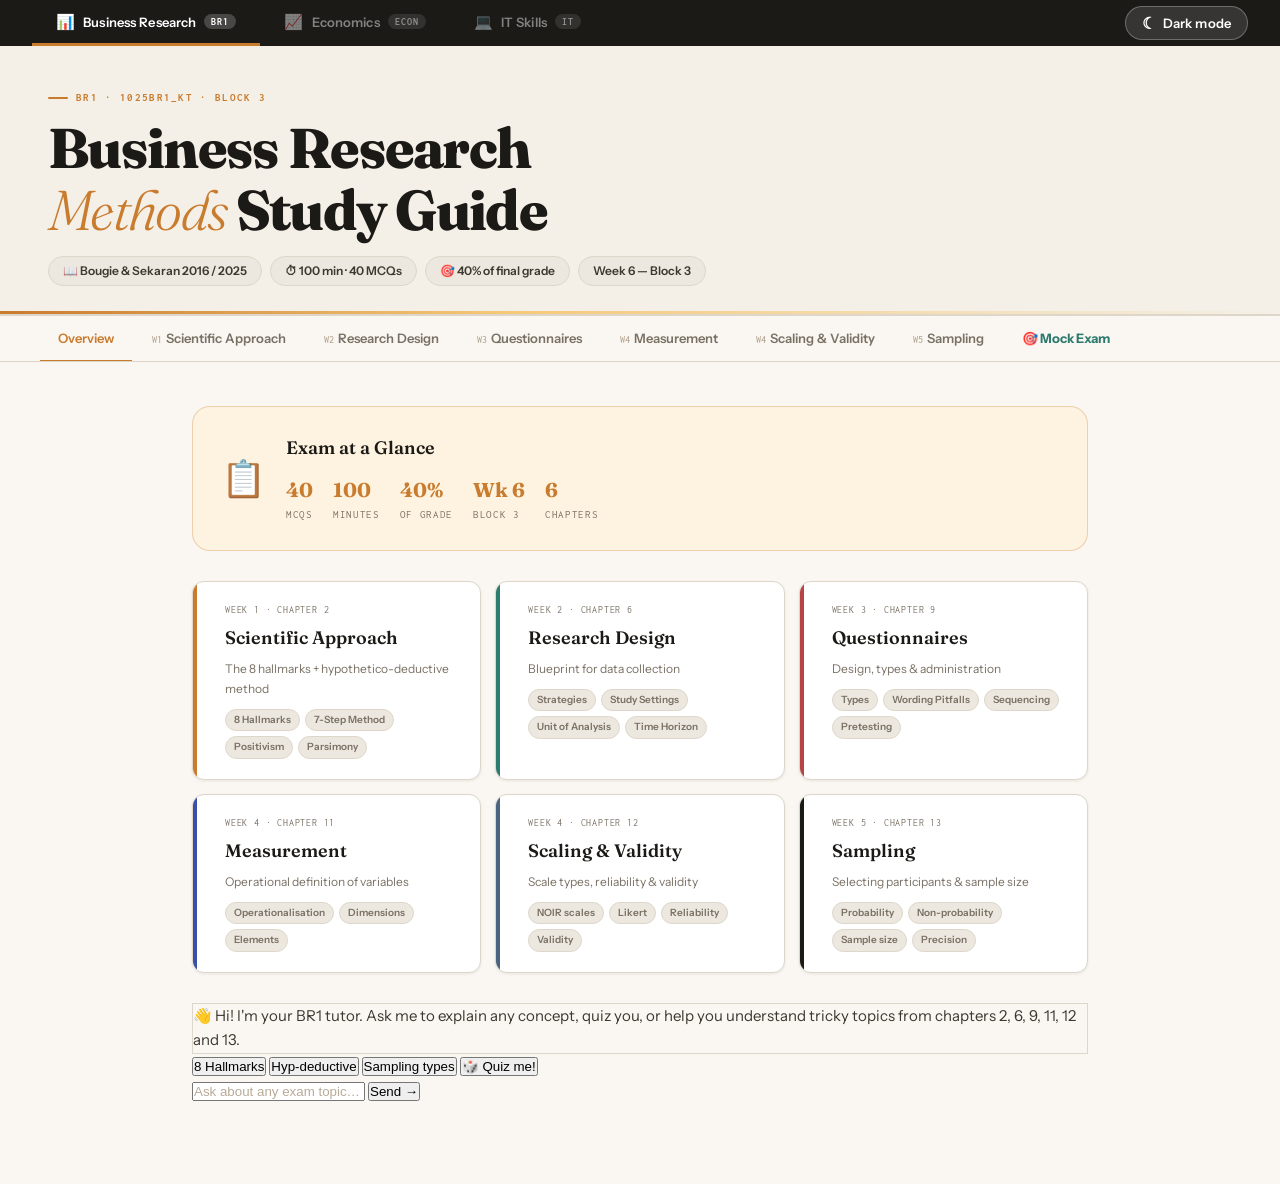
==== commit 3efe5c59: "improved testing if functional" ====
--- a/index.html
+++ b/index.html
@@ -29,9 +29,9 @@
     <span class="subject-name">IT Skills</span>
     <span class="subject-code">IT</span>
   </button>
-  <button class="dark-toggle" id="dark-toggle-btn" onclick="toggleDarkMode()">
-    <span class="dark-toggle-icon" id="dark-toggle-icon">🌙</span>
-    <span id="dark-toggle-label">Dark</span>
+  <button class="dark-toggle" id="dark-toggle-btn" onclick="toggleDarkMode()" title="Toggle dark mode">
+    <span class="dark-toggle-icon" id="dark-toggle-icon">&#9790;</span>
+    <span id="dark-toggle-label">Dark mode</span>
   </button>
 </div>
 
--- a/styles.css
+++ b/styles.css
@@ -1008,6 +1008,9 @@
   .ch-header { flex-direction: column; gap: 12px; }
   .exam-banner { flex-direction: column; }
   .site-nav { padding: 0 12px; }
+  .subject-bar { padding: 0 12px; }
+  .subject-name { display: none; }
+  .dark-toggle { padding: 7px 10px; font-size: 12px; gap: 5px; }
 }
 
 /* ── match legend (added fix) ── */
@@ -1163,6 +1166,7 @@
 .subject-bar {
   display: flex;
   gap: 0;
+  align-items: center;
   background: var(--ink);
   padding: 0 32px;
   position: sticky;
@@ -1424,25 +1428,30 @@
   align-self: center;
   display: flex;
   align-items: center;
-  gap: 6px;
-  padding: 7px 14px;
-  background: none;
-  border: 1px solid rgba(255,255,255,0.18);
+  gap: 7px;
+  padding: 8px 16px;
+  background: rgba(255,255,255,0.12);
+  border: 1.5px solid rgba(255,255,255,0.28);
   border-radius: 20px;
-  color: rgba(255,255,255,0.65);
+  color: white;
   font-family: 'Instrument Sans', sans-serif;
-  font-size: 12px;
+  font-size: 13px;
   font-weight: 600;
   cursor: pointer;
   transition: all 0.18s;
   white-space: nowrap;
+  letter-spacing: 0.01em;
 }
 .dark-toggle:hover {
-  background: rgba(255,255,255,0.1);
-  color: white;
-  border-color: rgba(255,255,255,0.4);
-}
-.dark-toggle-icon { font-size: 14px; line-height: 1; }
+  background: rgba(255,255,255,0.22);
+  border-color: rgba(255,255,255,0.55);
+}
+.dark-toggle-icon {
+  font-size: 16px;
+  line-height: 1;
+  display: flex;
+  align-items: center;
+}
 
 /* ============ DARK MODE ============ */
 [data-theme="dark"] {
